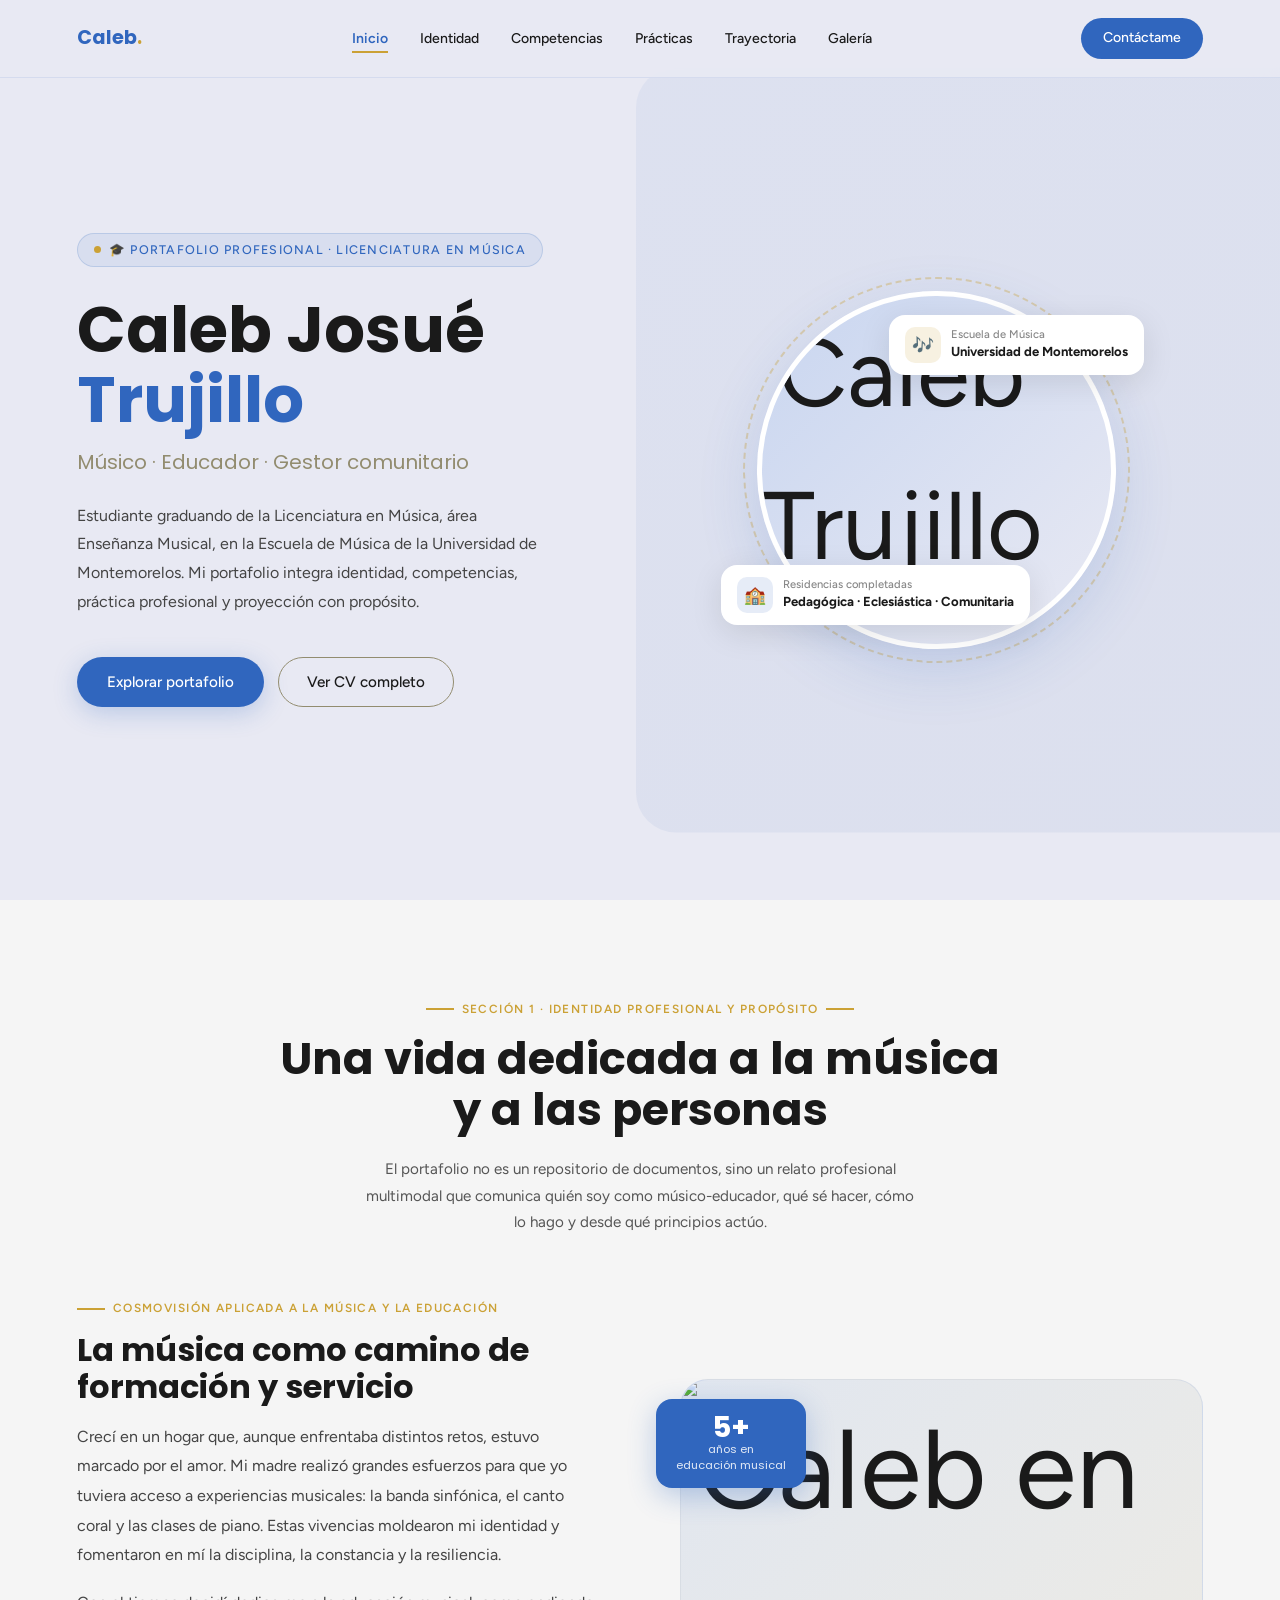
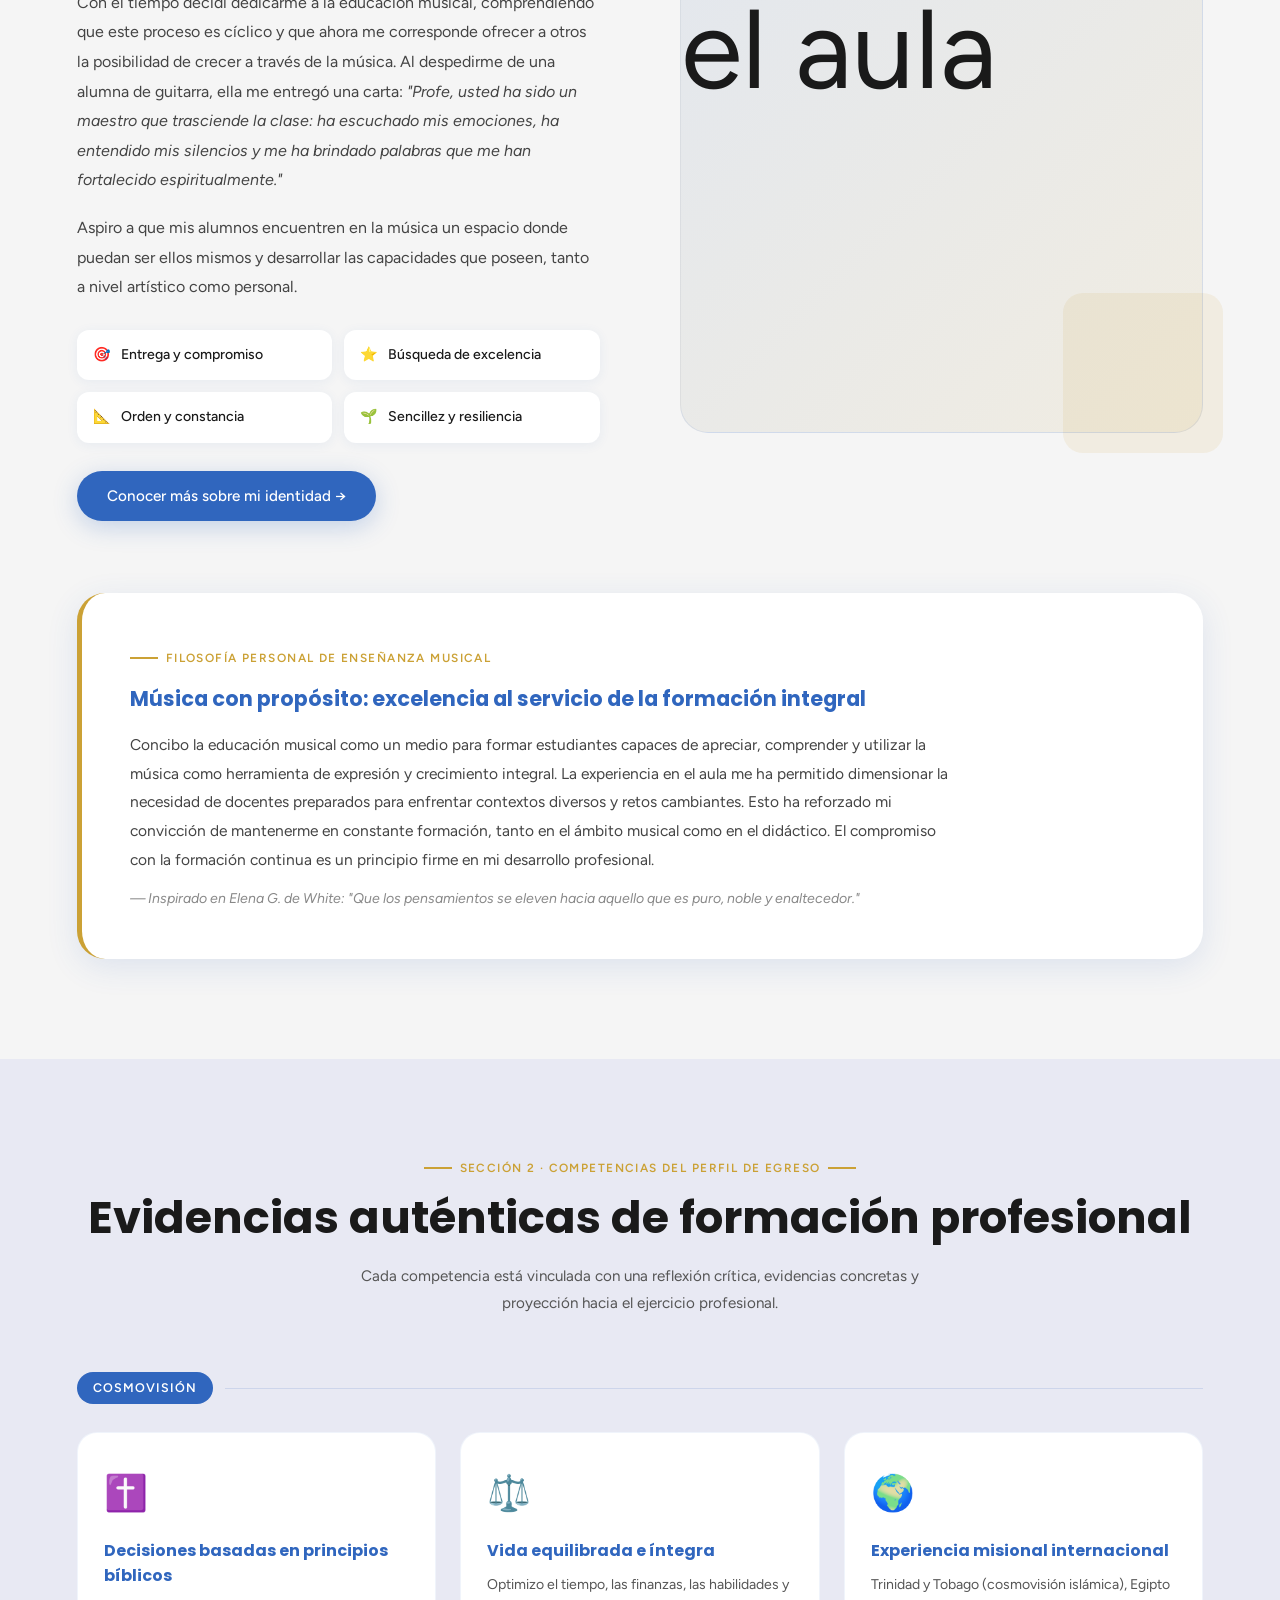
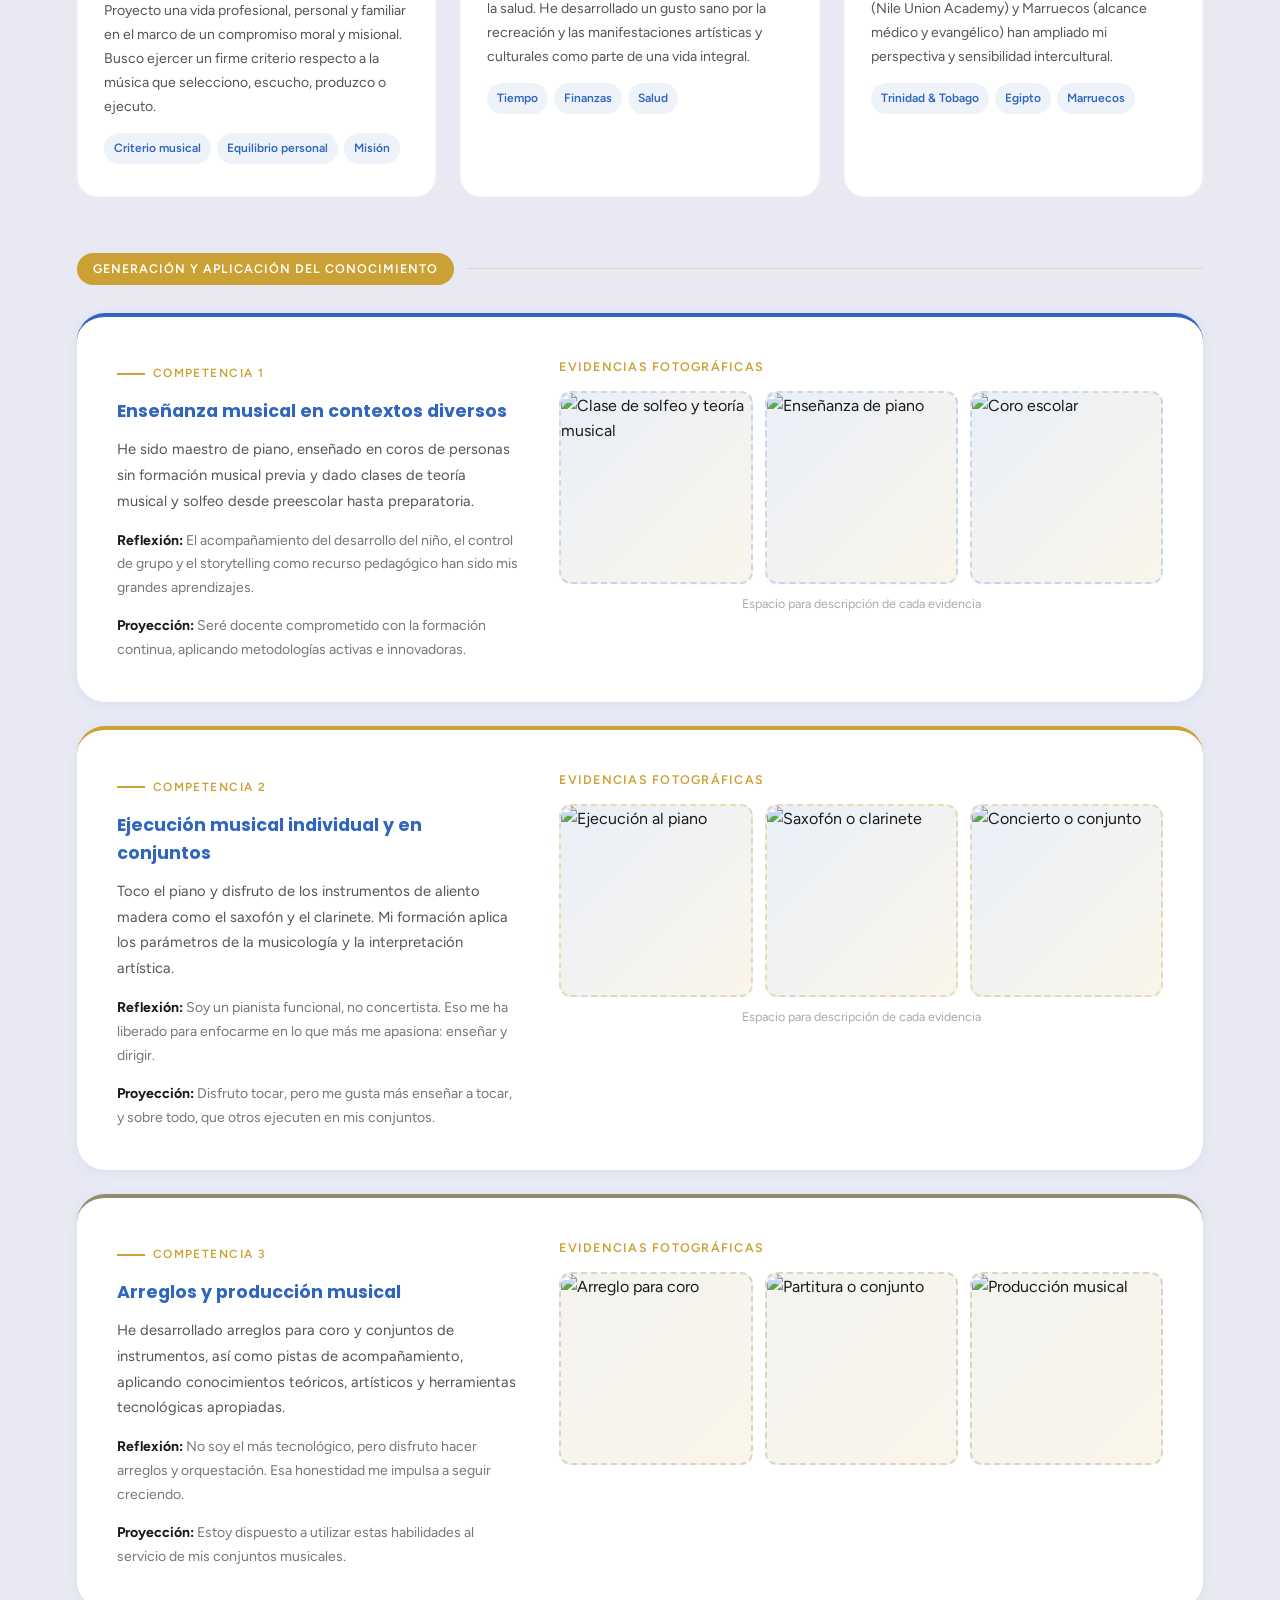
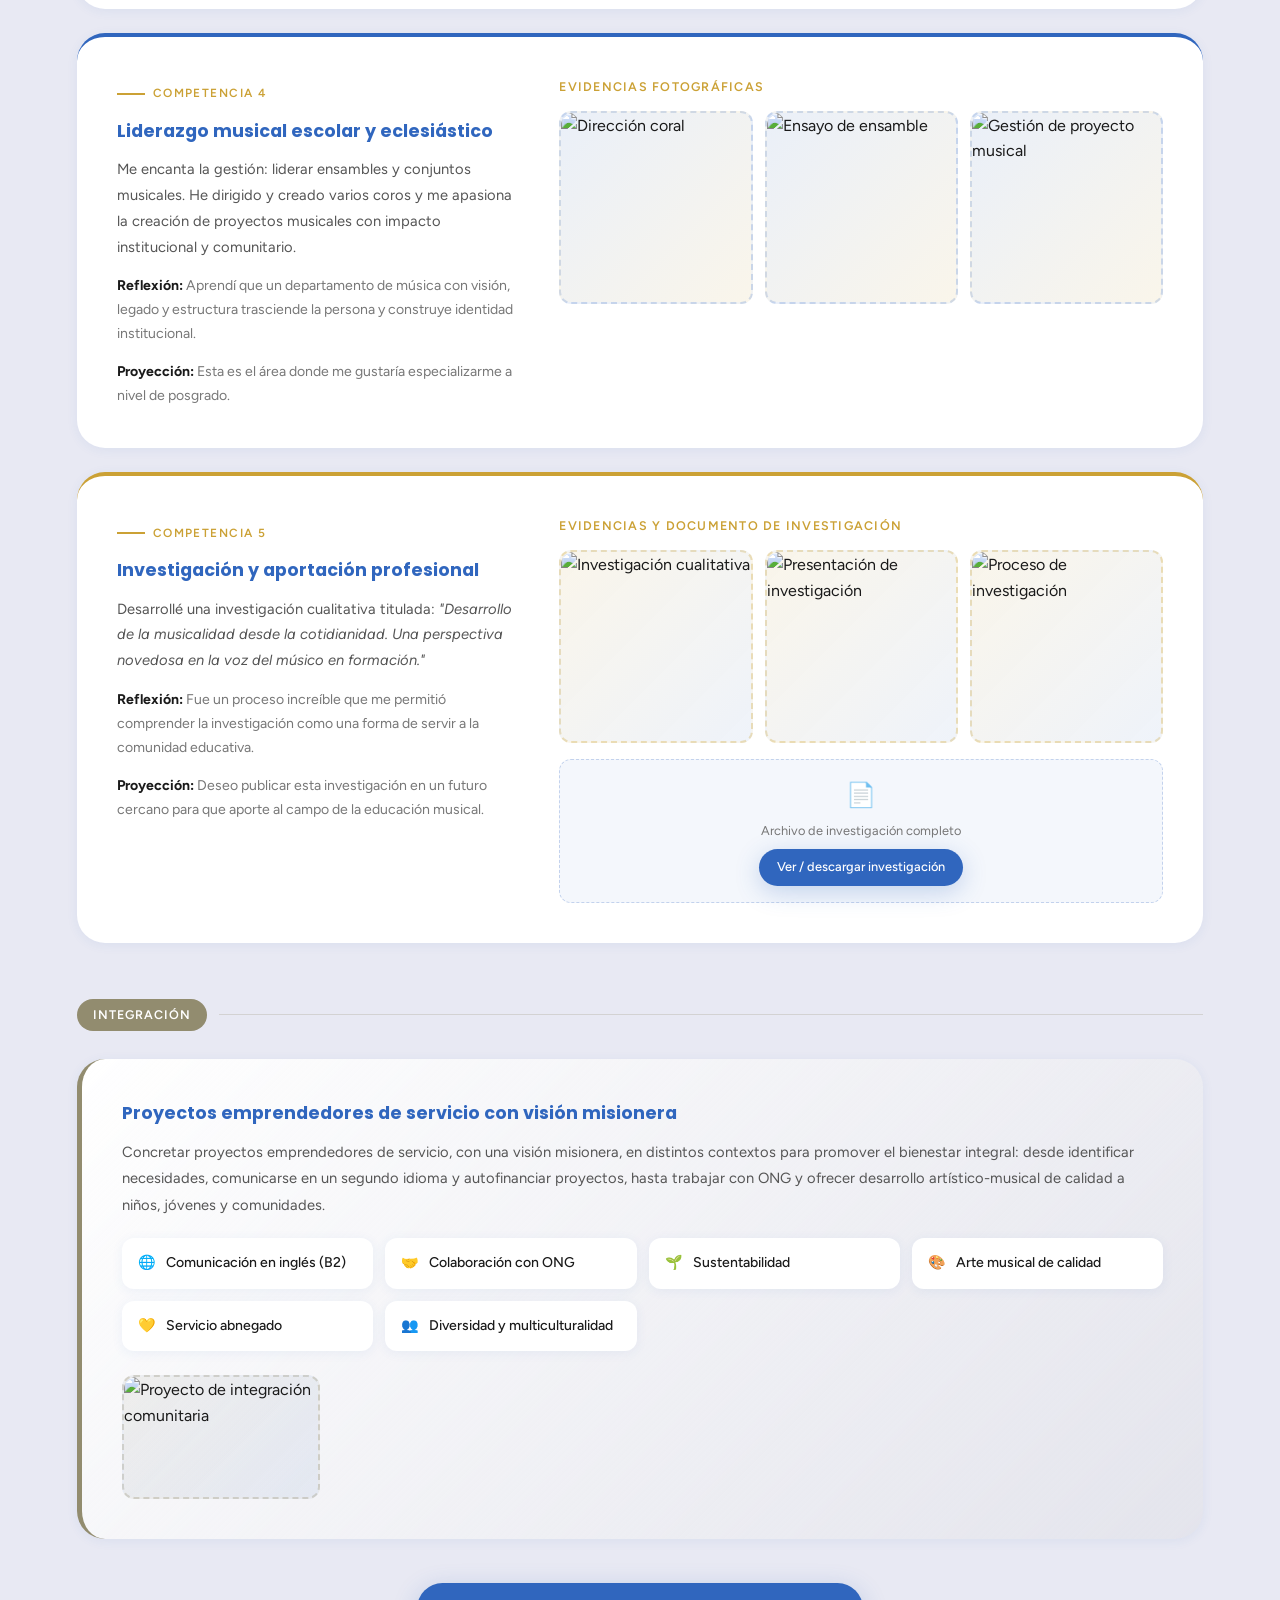
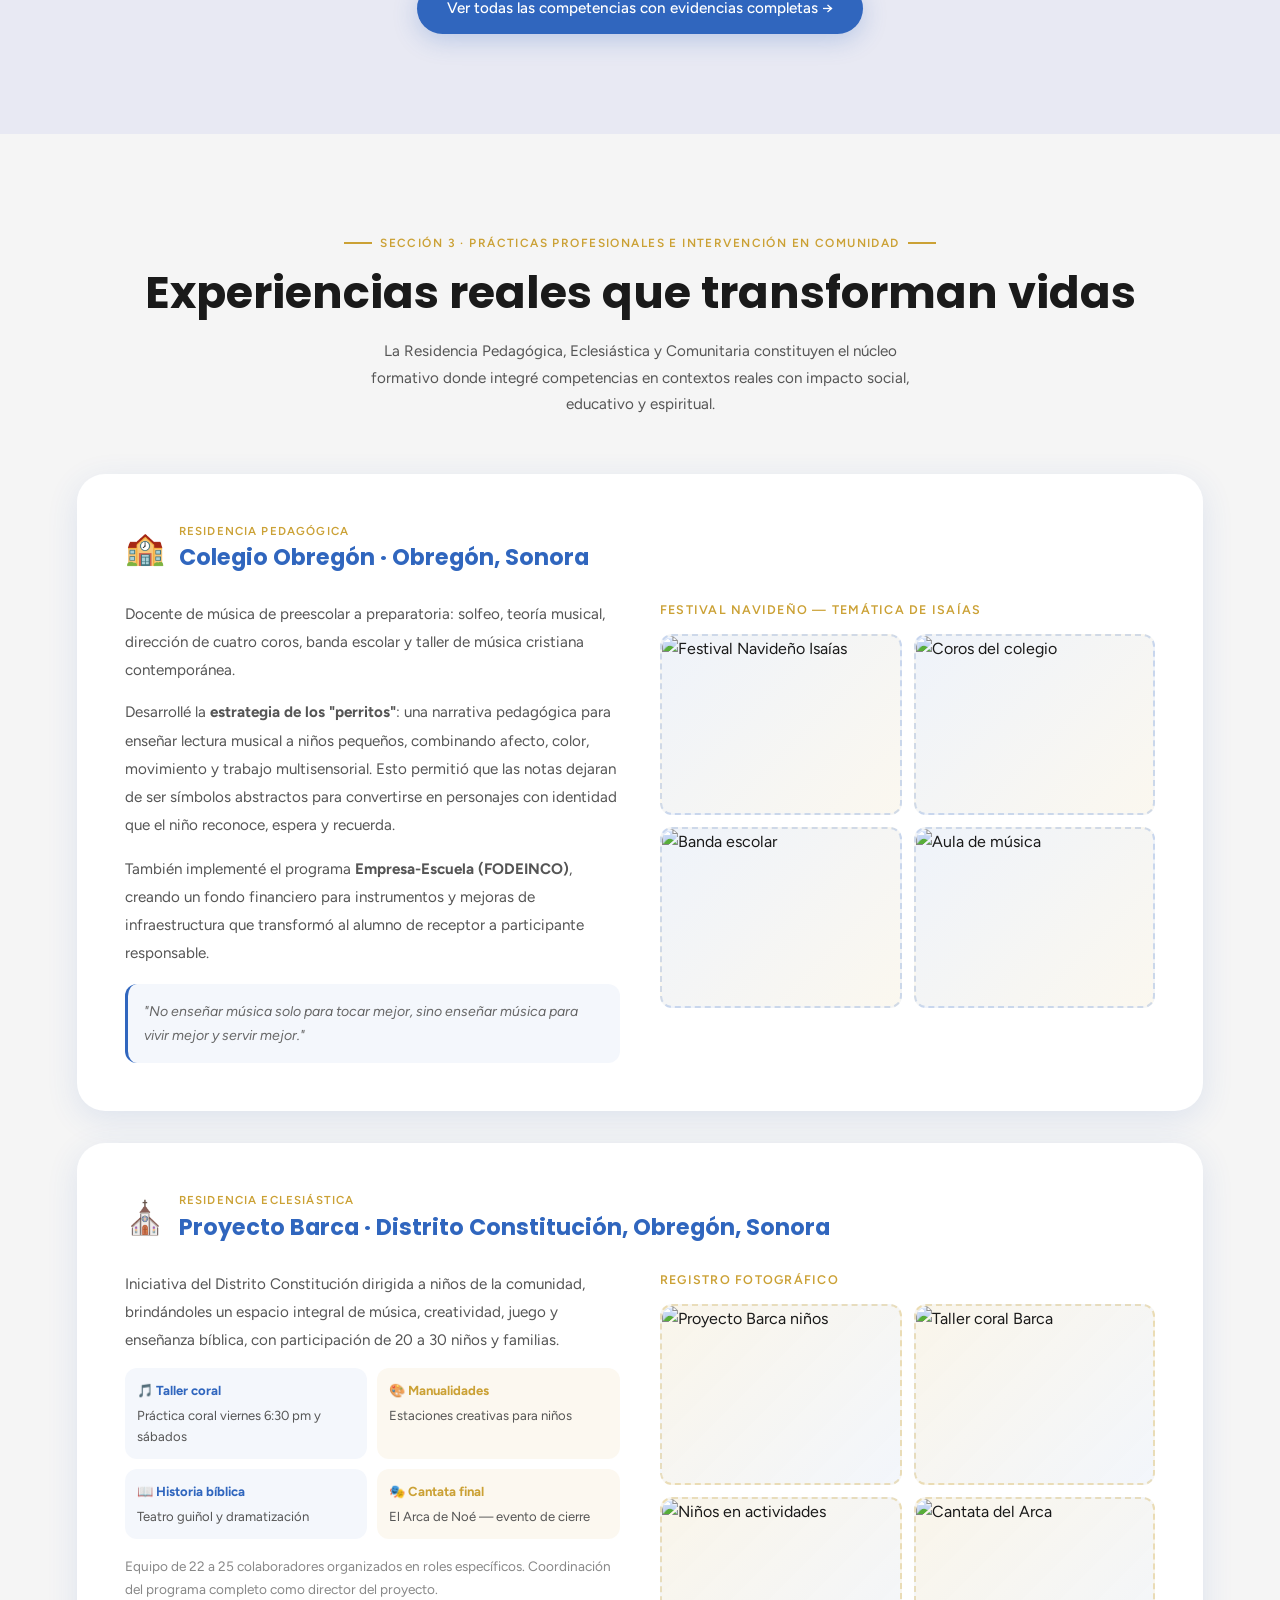
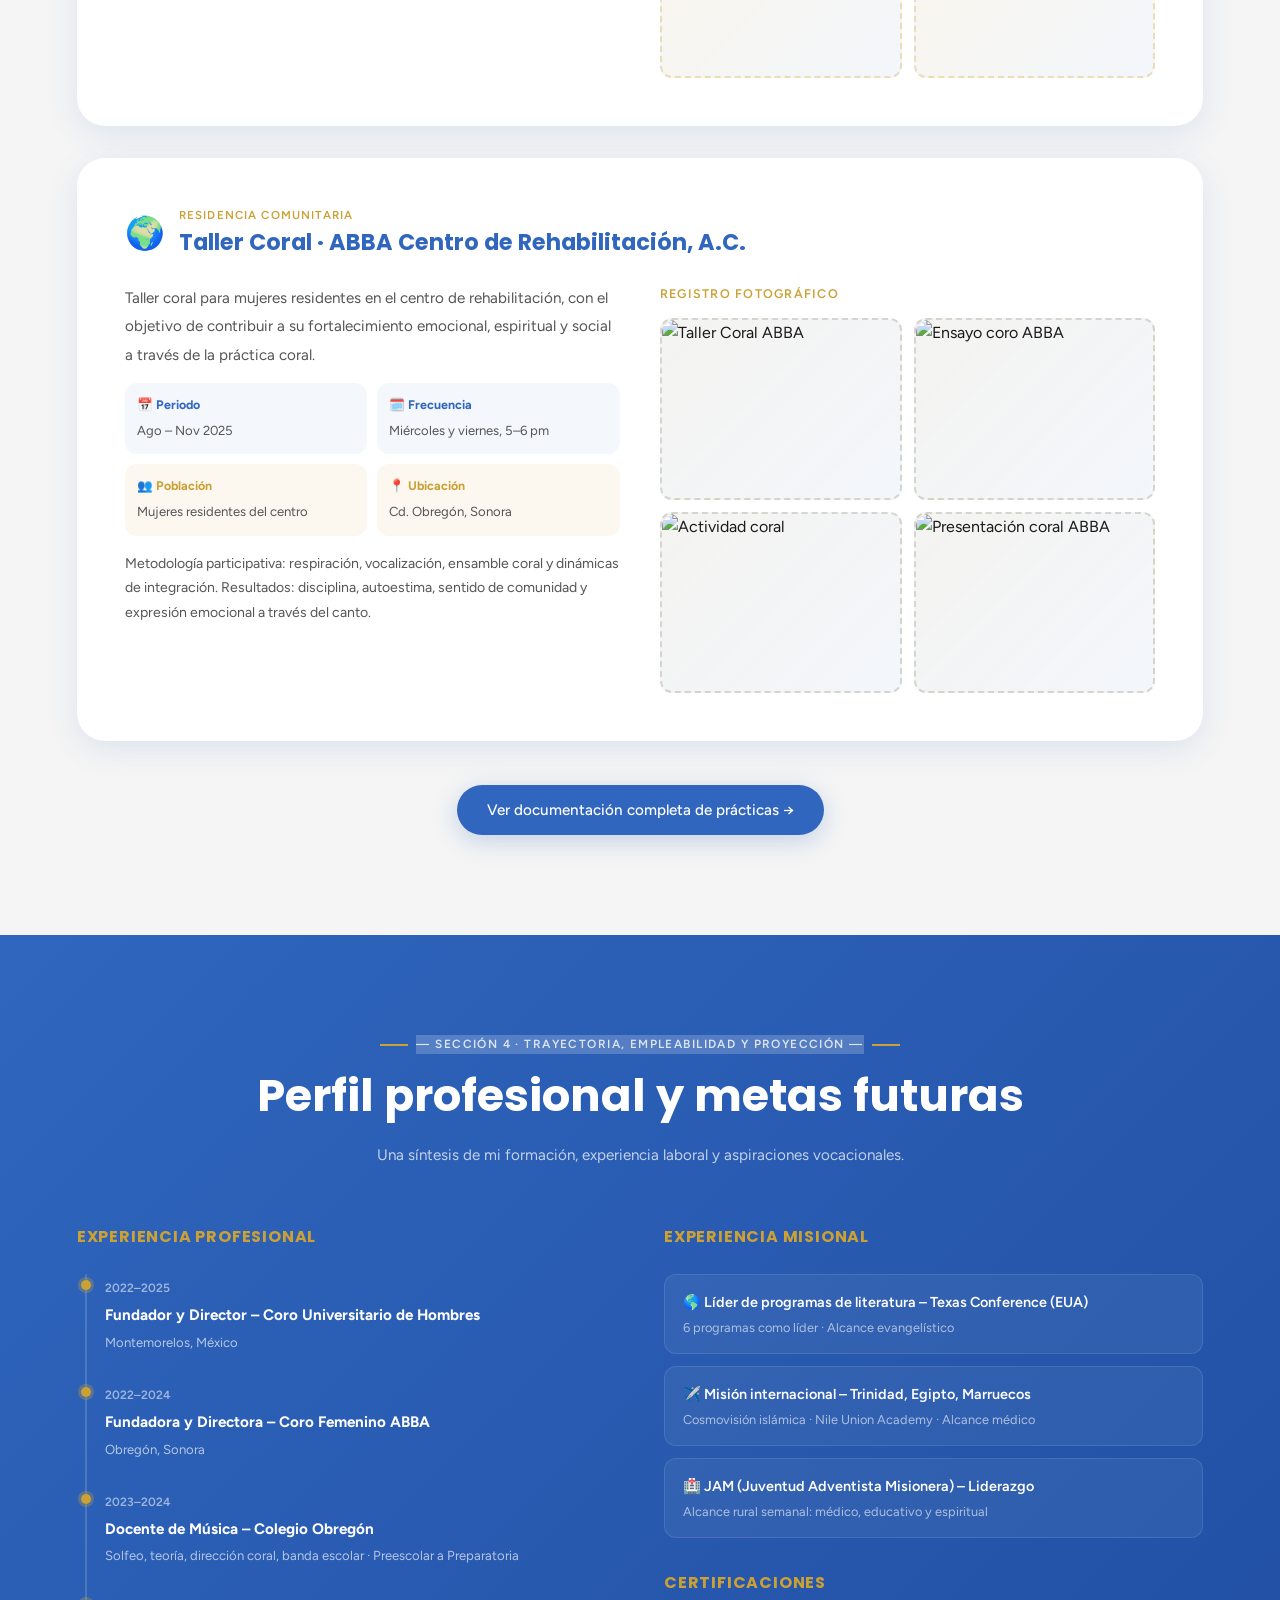
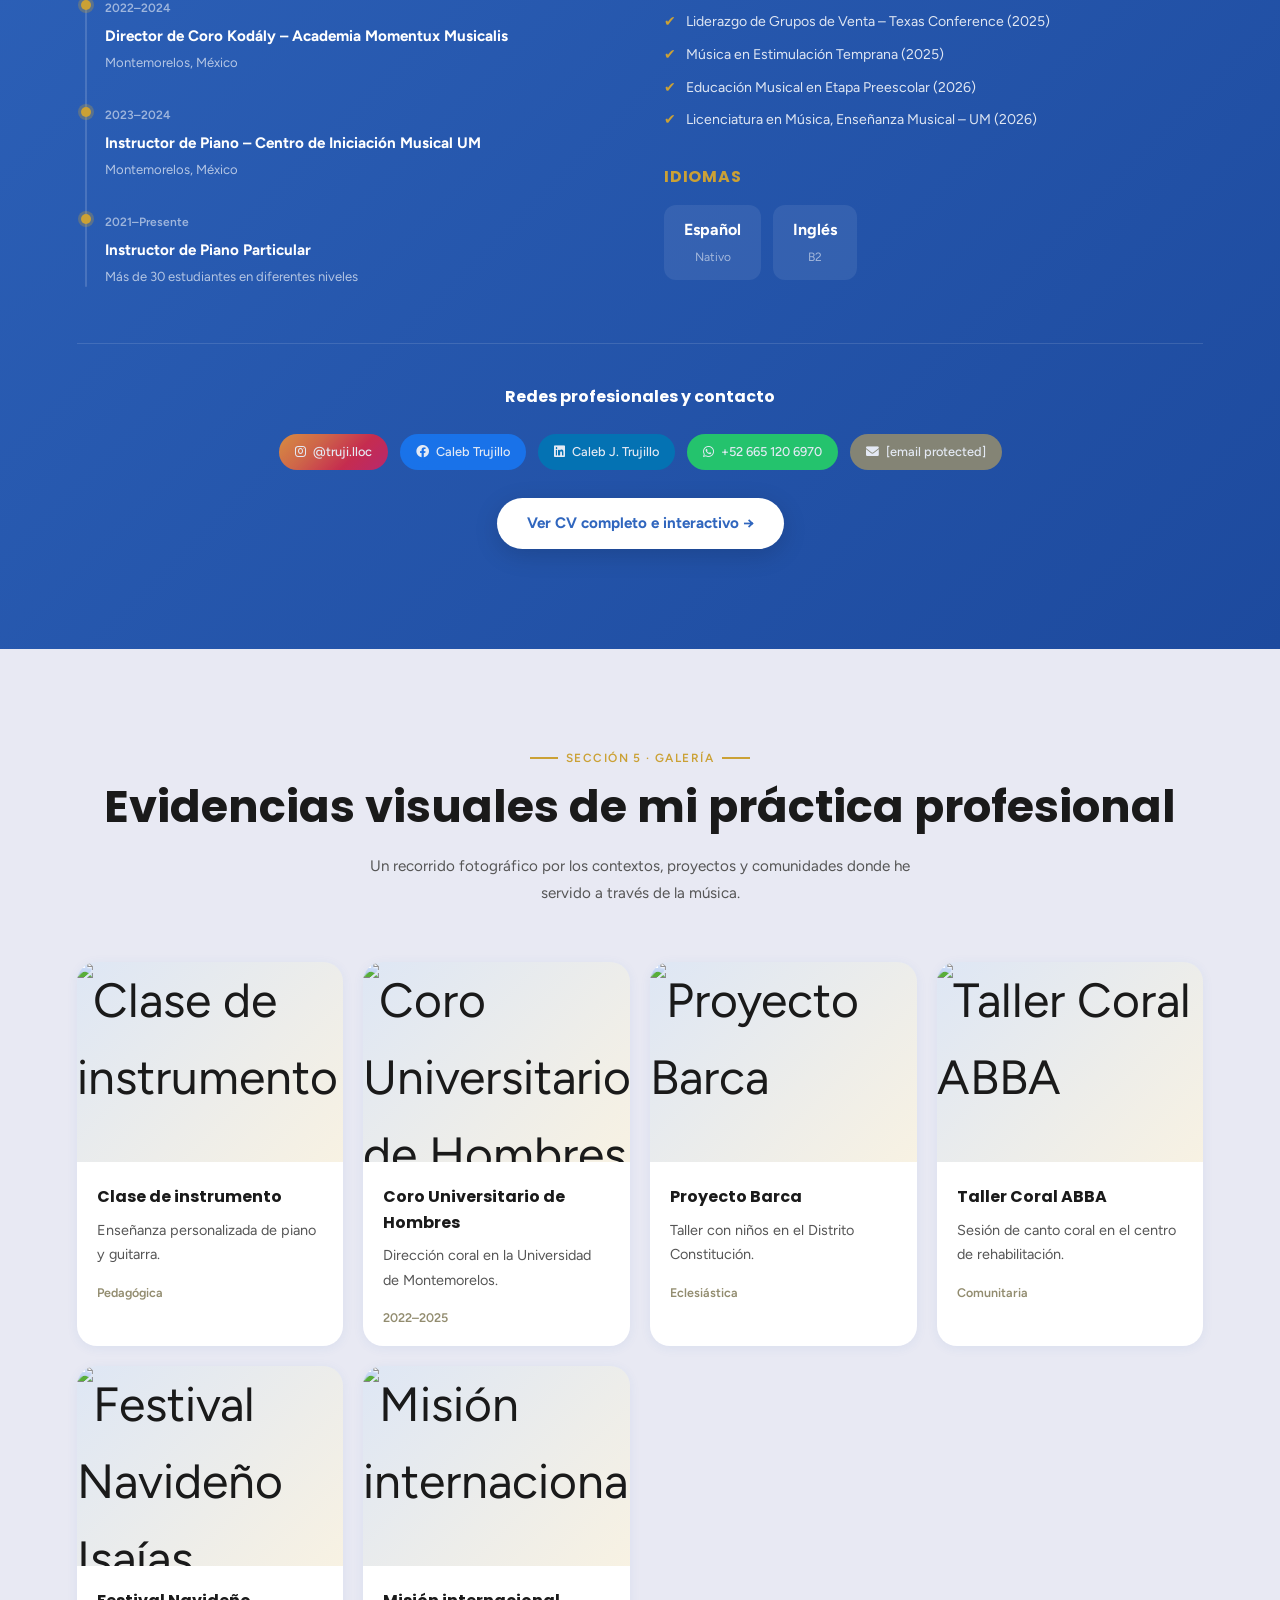
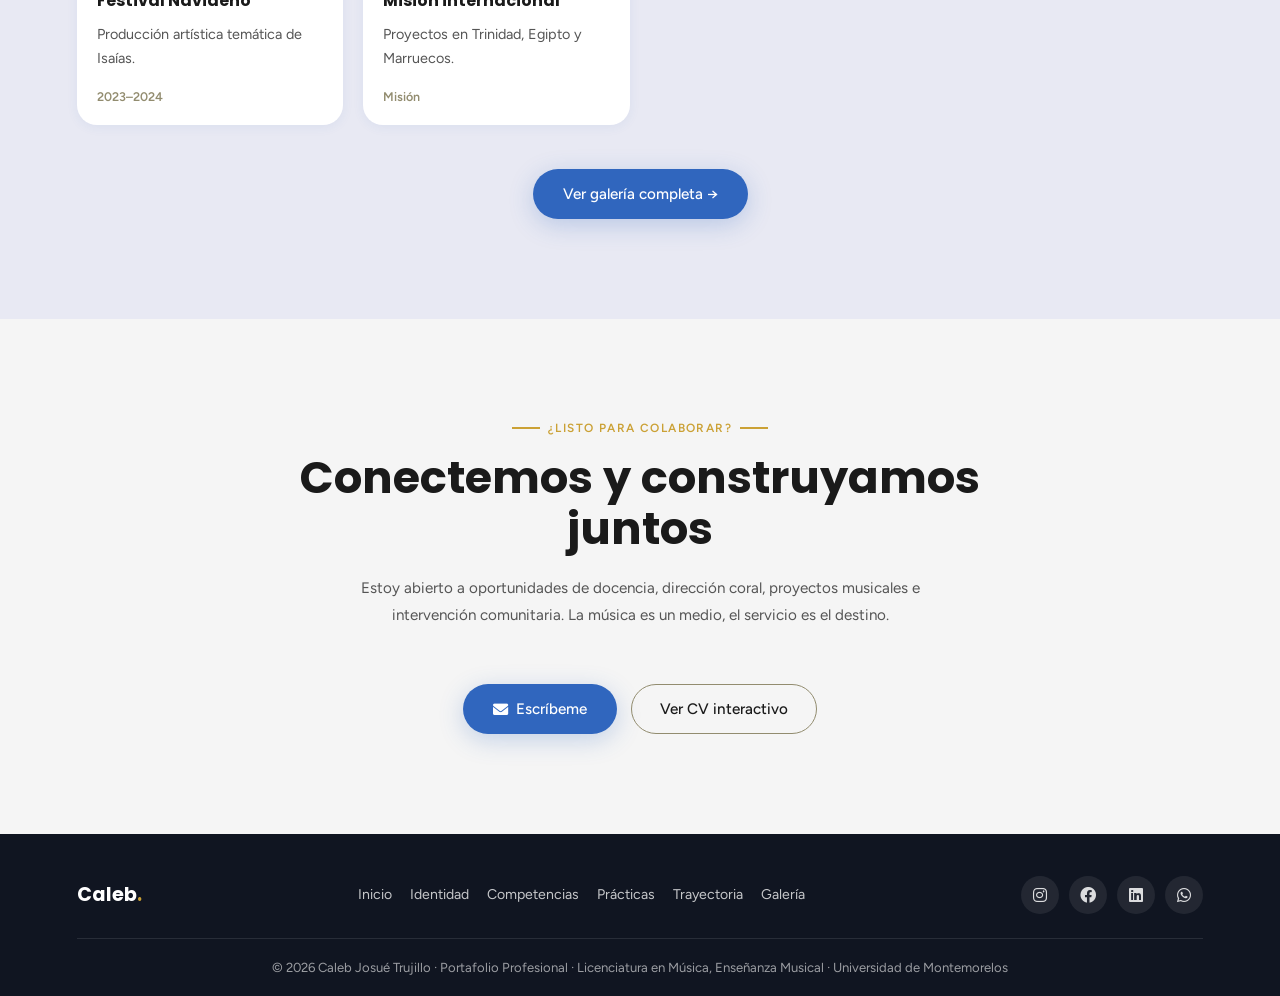
==== index.html @ 3e60b1c5 "Add files via upload" ====
<!DOCTYPE html>
<html lang="es">
<head>
  <meta charset="UTF-8">
  <meta name="viewport" content="width=device-width, initial-scale=1.0">
  <title>Caleb Josué Trujillo | Portafolio Profesional</title>
  <link rel="preconnect" href="https://fonts.googleapis.com">
  <link rel="preconnect" href="https://fonts.gstatic.com" crossorigin>
  <link href="https://fonts.googleapis.com/css2?family=Poppins:wght@400;500;600;700&family=Figtree:wght@400;500;600&display=swap" rel="stylesheet">
  <link rel="stylesheet" href="https://cdnjs.cloudflare.com/ajax/libs/font-awesome/6.0.0-beta3/css/all.min.css">
  <style>
/* ══════════════════════════════════════════
   RESET + VARIABLES
   ══════════════════════════════════════════ */
*,*::before,*::after{box-sizing:border-box;margin:0;padding:0}
:root{
  --blue:#3066BE;--blue-dk:#1D4A9E;--gold:#CBA135;--sage:#928C6F;
  --bg:#E8E9F3;--bg-light:#F5F5F5;--text:#1A1A1A;--white:#FFFFFF;
  --shadow-sm:0 2px 12px rgba(48,102,190,0.07);
  --shadow-md:0 8px 32px rgba(48,102,190,0.12);
  --shadow-lg:0 16px 48px rgba(48,102,190,0.16);
  --radius-sm:12px;--radius-md:20px;--radius-lg:28px;
  --transition:0.25s ease;--container-pad:6vw;
}
html{scroll-behavior:smooth}
body{font-family:"Figtree",sans-serif;background:var(--bg);color:var(--text);line-height:1.6;overflow-x:hidden}
img{max-width:100%;display:block}
a{color:inherit;text-decoration:none}
ul{list-style:none}
button,input,textarea{font:inherit}
.blue{color:var(--blue)}.gold{color:var(--gold)}

/* ══ NAVBAR ══ */
#navbar{
  position:fixed;inset:0 0 auto 0;width:100%;z-index:1000;
  display:flex;align-items:center;justify-content:space-between;gap:20px;
  padding:18px var(--container-pad);
  background:rgba(232,233,243,0.9);backdrop-filter:blur(14px);-webkit-backdrop-filter:blur(14px);
  border-bottom:1px solid rgba(48,102,190,0.1);
  transition:box-shadow var(--transition),background var(--transition);
}
#navbar.scrolled{box-shadow:0 4px 32px rgba(48,102,190,0.1)}
.nav-logo{font-family:"Poppins",sans-serif;font-weight:700;font-size:1.2rem;color:var(--blue);flex-shrink:0}
.nav-logo span{color:var(--gold)}
.nav-links{display:flex;align-items:center;gap:2rem}
.nav-links a{position:relative;font-weight:500;font-size:0.88rem;color:var(--text);transition:color 0.2s;padding-bottom:2px}
.nav-links a::after{content:'';position:absolute;bottom:-4px;left:0;width:0;height:2px;background:var(--gold);transition:width 0.25s ease}
.nav-links a:hover::after,.nav-links a.nav-active::after{width:100%}
.nav-links a.nav-active{color:var(--blue);font-weight:600}
.nav-links a:hover{color:var(--blue)}
.nav-cta{display:inline-flex;align-items:center;justify-content:center;background:var(--blue);color:var(--white);padding:9px 22px;border-radius:999px;font-size:0.88rem;font-weight:500;transition:background var(--transition),transform var(--transition);flex-shrink:0}
.nav-cta:hover{background:var(--gold);transform:translateY(-1px)}
.nav-burger{display:none;flex-direction:column;gap:5px;background:none;border:none;cursor:pointer;padding:4px}
.nav-burger span{width:24px;height:2px;background:var(--text);border-radius:2px;transition:all 0.3s ease}
.nav-burger.open span:nth-child(1){transform:translateY(7px) rotate(45deg)}
.nav-burger.open span:nth-child(2){opacity:0}
.nav-burger.open span:nth-child(3){transform:translateY(-7px) rotate(-45deg)}
.nav-links.open{display:flex;flex-direction:column;align-items:flex-start;gap:1.4rem;position:fixed;top:72px;left:0;width:100%;padding:24px var(--container-pad) 32px;background:rgba(232,233,243,0.98);backdrop-filter:blur(14px);border-bottom:1px solid rgba(48,102,190,0.1);box-shadow:0 8px 32px rgba(48,102,190,0.08);z-index:999}
.nav-links.open a.nav-active{border-left:3px solid var(--gold);padding-left:12px}

/* ══ BUTTONS ══ */
.btn-primary,.btn-secondary,.btn-white{display:inline-flex;align-items:center;justify-content:center;gap:8px;border-radius:999px;cursor:pointer;transition:transform var(--transition),box-shadow var(--transition),background var(--transition),color var(--transition),border-color var(--transition)}
.btn-primary{background:var(--blue);color:var(--white);padding:13px 30px;border:none;font-size:0.95rem;font-weight:500;box-shadow:0 6px 24px rgba(48,102,190,0.25)}
.btn-primary:hover{background:var(--blue-dk);color:var(--white);transform:translateY(-2px);box-shadow:0 10px 32px rgba(48,102,190,0.35)}
.btn-secondary{background:transparent;color:var(--text);padding:12px 28px;border:1.5px solid var(--sage);font-size:0.95rem;font-weight:500}
.btn-secondary:hover{color:var(--blue);border-color:var(--blue);transform:translateY(-2px)}
.btn-white{background:var(--white);color:var(--blue);padding:13px 30px;border:none;font-size:0.95rem;font-weight:700;box-shadow:0 6px 24px rgba(0,0,0,0.15)}
.btn-white:hover{transform:translateY(-2px);box-shadow:0 10px 32px rgba(0,0,0,0.2)}

/* ══ SECTIONS ══ */
.section{padding:100px var(--container-pad)}
.bg-base{background:var(--bg)}.bg-light{background:var(--bg-light)}
.bg-blue{background:linear-gradient(135deg,var(--blue) 0%,var(--blue-dk) 100%)}
.section-tag{display:inline-flex;align-items:center;gap:8px;margin-bottom:14px;font-size:0.74rem;font-weight:600;letter-spacing:0.12em;text-transform:uppercase;color:var(--gold)}
.section-tag::before{content:"";width:28px;height:2px;background:var(--gold);flex-shrink:0}
.section-tag.center{display:flex;justify-content:center}
.section-tag.center::after{content:"";width:28px;height:2px;background:var(--gold);flex-shrink:0}
.section-title{font-family:"Poppins",sans-serif;font-size:clamp(1.8rem,3.5vw,2.8rem);font-weight:700;line-height:1.15;margin-bottom:20px}
.section-title.white{color:var(--white)}
.sec-header-center{text-align:center;margin-bottom:56px}
.sec-desc{max-width:560px;margin:0 auto;color:#555;font-size:0.95rem;line-height:1.75}
.sec-desc.white-muted{color:rgba(255,255,255,0.72)}
.sec-cta{text-align:center;margin-top:44px}

/* ══ REVEAL ══ */
.reveal{opacity:0;transform:translateY(32px);transition:opacity 0.7s ease,transform 0.7s ease}
.reveal.visible{opacity:1;transform:translateY(0)}

/* ══ HERO ══ */
.hero{min-height:100vh;display:grid;grid-template-columns:1fr 1fr;align-items:center;gap:60px;padding:120px var(--container-pad) 80px;position:relative;overflow:hidden;background:var(--bg)}
.hero-bg-shape{position:absolute;right:-60px;top:50%;transform:translateY(-50%);width:55vw;height:85vh;background:linear-gradient(145deg,var(--blue),var(--blue-dk));border-radius:40px 0 0 40px;opacity:0.06;pointer-events:none}
.hero-left,.hero-right{position:relative;z-index:2}
.hero-tag{display:inline-flex;align-items:center;gap:8px;margin-bottom:28px;padding:6px 16px;background:rgba(48,102,190,0.08);border:1px solid rgba(48,102,190,0.18);border-radius:999px;font-size:0.78rem;font-weight:500;letter-spacing:0.1em;text-transform:uppercase;color:var(--blue);animation:fadeUp 0.7s ease both}
.hero-tag::before{content:"";width:7px;height:7px;border-radius:50%;background:var(--gold);flex-shrink:0}
.hero-title{font-family:"Poppins",sans-serif;font-size:clamp(2.6rem,5vw,4rem);font-weight:700;line-height:1.1;margin-bottom:10px;color:var(--text);animation:fadeUp 0.75s 0.1s ease both}
.hero-title .accent{color:var(--blue)}
.hero-subtitle{font-family:"Poppins",sans-serif;font-size:clamp(1rem,2vw,1.25rem);font-weight:400;color:var(--sage);margin-bottom:24px;animation:fadeUp 0.75s 0.18s ease both}
.hero-desc{max-width:460px;margin-bottom:40px;font-size:1rem;line-height:1.8;color:#444;animation:fadeUp 0.75s 0.26s ease both}
.hero-btns{display:flex;flex-wrap:wrap;gap:14px;animation:fadeUp 0.75s 0.34s ease both}
.hero-right{display:flex;justify-content:center;align-items:center;animation:fadeIn 1s 0.3s ease both}
.photo-wrap{position:relative;width:clamp(240px,28vw,380px)}
.photo-ring{position:absolute;inset:-14px;border:2px dashed var(--gold);border-radius:50%;opacity:0.35;animation:spin 30s linear infinite}
.photo{position:relative;z-index:1;width:100%;aspect-ratio:1;overflow:hidden;display:flex;align-items:center;justify-content:center;border-radius:50%;border:5px solid var(--white);background:linear-gradient(135deg,#c9d6f0,#e8e9f3);box-shadow:0 20px 60px rgba(48,102,190,0.18);font-size:6rem}
.photo img{width:100%;height:100%;object-fit:cover;border-radius:50%}
.hero-card{position:absolute;z-index:3;display:flex;align-items:center;gap:10px;background:var(--white);border-radius:16px;padding:12px 16px;box-shadow:0 8px 32px rgba(0,0,0,0.1);font-size:0.82rem;font-weight:500}
.hero-card.ca{left:-36px;bottom:24px;animation:float 4s ease-in-out infinite}
.hero-card.cb{right:-28px;top:24px;animation:float 4s 2s ease-in-out infinite}
.hc-icon{width:36px;height:36px;flex-shrink:0;display:flex;align-items:center;justify-content:center;border-radius:10px;font-size:1.1rem}
.hc-blue{background:rgba(48,102,190,0.12)}.hc-gold{background:rgba(203,161,53,0.15)}
.hc-lbl{display:block;font-size:0.7rem;line-height:1.2;color:#888}
.hc-val{display:block;font-size:0.82rem;font-weight:700;color:var(--text)}

/* ══ SOBRE / IDENTIDAD ══ */
.sobre-grid{display:grid;grid-template-columns:1fr 1fr;gap:80px;align-items:center}
.sobre-text p{margin-bottom:18px;font-size:1rem;line-height:1.85;color:#444}
.values-grid{display:grid;grid-template-columns:1fr 1fr;gap:12px;margin-top:28px}
.value-chip{display:flex;align-items:center;gap:10px;background:var(--white);border-radius:var(--radius-sm);padding:14px 16px;box-shadow:var(--shadow-sm);font-size:0.88rem;font-weight:500;transition:transform var(--transition),box-shadow var(--transition)}
.value-chip:hover{transform:translateY(-3px);box-shadow:var(--shadow-md)}
.sobre-img-wrap{position:relative}
.sobre-img{width:100%;aspect-ratio:4/5;display:flex;align-items:center;justify-content:center;overflow:hidden;border-radius:var(--radius-lg);background:linear-gradient(135deg,rgba(48,102,190,0.1),rgba(203,161,53,0.1));border:1px solid rgba(48,102,190,0.1);font-size:7rem}
.sobre-img img{width:100%;height:100%;object-fit:cover;border-radius:var(--radius-lg)}
.sobre-accent{position:absolute;right:-20px;bottom:-20px;z-index:-1;width:160px;height:160px;border-radius:var(--radius-md);background:var(--gold);opacity:0.1}
.sobre-badge{position:absolute;top:20px;left:-24px;background:var(--blue);color:var(--white);border-radius:16px;padding:14px 20px;box-shadow:0 8px 28px rgba(48,102,190,0.3);font-family:"Poppins",sans-serif;text-align:center}
.badge-num{display:block;font-size:1.8rem;font-weight:700;line-height:1}
.badge-lbl{display:block;font-size:0.7rem;line-height:1.4;opacity:0.85}

/* ══ COMPETENCIAS ══ */
.comp-grid{display:grid;grid-template-columns:repeat(3,1fr);gap:24px}
.comp-card{position:relative;overflow:hidden;background:var(--white);border:1px solid rgba(48,102,190,0.07);border-radius:var(--radius-md);padding:32px 26px;transition:transform var(--transition),box-shadow var(--transition)}
.comp-card::before{content:"";position:absolute;top:0;left:0;width:4px;height:100%;background:var(--blue);transform:scaleY(0);transform-origin:top;transition:transform 0.35s ease}
.comp-card:hover{transform:translateY(-6px);box-shadow:var(--shadow-lg)}
.comp-card:hover::before{transform:scaleY(1)}
.comp-icon{font-size:2.2rem;margin-bottom:16px}
.comp-card h3{font-family:"Poppins",sans-serif;font-size:1rem;font-weight:700;margin-bottom:10px;color:var(--blue)}
.comp-card p{font-size:0.88rem;line-height:1.7;color:#555}
.comp-tags{display:flex;flex-wrap:wrap;gap:6px;margin-top:14px}
.comp-tag{padding:6px 10px;border-radius:999px;background:rgba(48,102,190,0.08);color:var(--blue);font-size:0.75rem;font-weight:600}

/* ══ PROYECTOS / GALERÍA ══ */
.proy-card{background:var(--white);border-radius:var(--radius-md);overflow:hidden;box-shadow:var(--shadow-sm);transition:transform var(--transition),box-shadow var(--transition)}
.proy-card:hover{transform:translateY(-6px);box-shadow:var(--shadow-lg)}
.proy-img{width:100%;aspect-ratio:16/10;display:flex;align-items:center;justify-content:center;background:linear-gradient(135deg,rgba(48,102,190,0.16),rgba(203,161,53,0.14));font-size:3rem;overflow:hidden}
.proy-img img{width:100%;height:100%;object-fit:cover}
.proy-body{padding:22px 20px 18px}
.proy-body h3{font-family:"Poppins",sans-serif;font-size:1rem;margin-bottom:8px;color:var(--text)}
.proy-body p{font-size:0.9rem;line-height:1.7;color:#555}
.proy-footer{margin-top:16px;display:flex;align-items:center;justify-content:space-between;gap:12px}
.proy-year{font-size:0.78rem;color:var(--sage);font-weight:600}

/* ══ SOCIAL BUTTONS ══ */
.soc-btn{display:inline-flex;align-items:center;gap:7px;padding:8px 16px;border-radius:999px;font-size:0.8rem;font-weight:500;color:var(--white);opacity:0.88;transition:transform var(--transition),opacity var(--transition)}
.soc-btn:hover{transform:translateY(-2px);opacity:1}
.soc-fb{background:#1877F2}.soc-ig{background:linear-gradient(135deg,#f09433,#e6683c,#dc2743,#cc2366)}.soc-li{background:#0077B5}

/* ══ CTA BUTTONS ══ */
.cta-btns{margin-top:28px;display:flex;justify-content:center;flex-wrap:wrap;gap:14px}

/* ══ FOOTER ══ */
#footer{background:#101521;color:rgba(255,255,255,0.84);padding:42px var(--container-pad) 18px}
.footer-inner{display:flex;align-items:center;justify-content:space-between;gap:24px;flex-wrap:wrap}
.footer-logo{font-family:"Poppins",sans-serif;font-size:1.2rem;font-weight:700;color:var(--white)}
.footer-logo span{color:var(--gold)}
.footer-nav{display:flex;flex-wrap:wrap;gap:18px}
.footer-nav a{font-size:0.88rem;color:rgba(255,255,255,0.76);transition:color var(--transition)}
.footer-nav a:hover{color:var(--gold)}
.footer-soc{display:flex;gap:10px}
.fsoc{width:38px;height:38px;border-radius:50%;display:flex;align-items:center;justify-content:center;background:rgba(255,255,255,0.08);transition:background var(--transition),transform var(--transition)}
.fsoc:hover{background:rgba(255,255,255,0.16);transform:translateY(-2px)}
.footer-bottom{margin-top:24px;padding-top:18px;border-top:1px solid rgba(255,255,255,0.1);text-align:center;font-size:0.82rem;color:rgba(255,255,255,0.58)}

/* ══ ANIMATIONS ══ */
@keyframes fadeUp{from{opacity:0;transform:translateY(26px)}to{opacity:1;transform:translateY(0)}}
@keyframes fadeIn{from{opacity:0}to{opacity:1}}
@keyframes float{0%,100%{transform:translateY(0)}50%{transform:translateY(-8px)}}
@keyframes spin{from{transform:rotate(0deg)}to{transform:rotate(360deg)}}

/* ══ RESPONSIVE ══ */
@media(max-width:1100px){
  .hero,.sobre-grid{gap:48px}
  .comp-grid{grid-template-columns:repeat(2,1fr)}
}
@media(max-width:900px){
  #navbar{padding:16px var(--container-pad)}
  .nav-links{display:none}
  .nav-burger{display:flex}
  .nav-cta{display:none}
  .hero{grid-template-columns:1fr;text-align:center;padding-top:120px}
  .hero-left{order:2}.hero-right{order:1}
  .hero-desc{margin-inline:auto}
  .hero-btns{justify-content:center}
  .hero-card.ca{left:-10px;bottom:10px}
  .hero-card.cb{right:-10px;top:10px}
  .sobre-grid{grid-template-columns:1fr}
  .footer-inner{flex-direction:column;align-items:flex-start}
}
@media(max-width:768px){
  .comp-grid{grid-template-columns:1fr}
  .sobre-badge{position:static;margin-top:14px;display:inline-block}
}
@media(max-width:640px){
  .section{padding:80px var(--container-pad)}
  .hero{padding-top:110px;gap:40px}
  .photo-wrap{width:min(78vw,320px)}
  .hero-card{position:static;margin-top:12px;justify-content:center}
  .values-grid{grid-template-columns:1fr}
  .cta-btns{justify-content:center}
  .footer-nav{flex-direction:column;gap:10px}
}
@media(prefers-reduced-motion:reduce){*,*::before,*::after{animation:none!important;transition:none!important;scroll-behavior:auto!important}}

/* ══ GRIDS INTERNOS RESPONSIVE ══ */
@media(max-width:768px){
  div[style*="grid-template-columns:1fr 1fr"],
  div[style*="grid-template-columns: 1fr 1fr"],
  div[style*="grid-template-columns:1fr 1.5fr"],
  div[style*="grid-template-columns: 1fr 1.5fr"]{
    grid-template-columns:1fr!important;
  }
}
  </style>
</head>
<body>

<!-- ========== NAVBAR ========== -->
<nav id="navbar">
  <a href="index.html" class="nav-logo">Caleb<span>.</span></a>
  <ul class="nav-links" id="navLinks">
    <li><a href="index.html" class="nav-active">Inicio</a></li>
    <li><a href="identidad.html">Identidad</a></li>
    <li><a href="competencias.html">Competencias</a></li>
    <li><a href="practicas.html">Prácticas</a></li>
    <li><a href="trayectoria.html">Trayectoria</a></li>
    <li><a href="galeria.html">Galería</a></li>
  </ul>
  <a href="#contacto" class="nav-cta">Contáctame</a>
  <button class="nav-burger" id="burger" aria-label="Abrir menú">
    <span></span><span></span><span></span>
  </button>
</nav>

<!-- ========== HERO ========== -->
<section class="hero">
  <div class="hero-bg-shape"></div>
  <div class="hero-left">
    <div class="hero-tag">
      🎓 Portafolio Profesional · Licenciatura en Música
    </div>
    <h1 class="hero-title">Caleb Josué<br><span class="accent">Trujillo</span></h1>
    <p class="hero-subtitle">Músico · Educador · Gestor comunitario</p>
    <p class="hero-desc">
      Estudiante graduando de la Licenciatura en Música, área Enseñanza Musical, 
      en la Escuela de Música de la Universidad de Montemorelos. Mi portafolio integra 
      identidad, competencias, práctica profesional y proyección con propósito.
    </p>
    <div class="hero-btns">
      <a href="#identidad" class="btn-primary">Explorar portafolio</a>
      <a href="trayectoria.html" class="btn-secondary">Ver CV completo</a>
    </div>
  </div>
  <div class="hero-right">
    <div class="photo-wrap">
      <div class="photo-ring"></div>
      <div class="photo">
        <img src="assets/img/caleb1.jpg" alt="Caleb Trujillo">
      </div>
      <div class="hero-card ca">
        <div class="hc-icon hc-blue">🏫</div>
        <div>
          <span class="hc-lbl">Residencias completadas</span>
          <span class="hc-val">Pedagógica · Eclesiástica · Comunitaria</span>
        </div>
      </div>
      <div class="hero-card cb">
        <div class="hc-icon hc-gold">🎶</div>
        <div>
          <span class="hc-lbl">Escuela de Música</span>
          <span class="hc-val">Universidad de Montemorelos</span>
        </div>
      </div>
    </div>
  </div>
</section>

<!-- ========== SOBRE MÍ / IDENTIDAD ========== -->
<section id="identidad" class="section bg-light">
  <div class="container" style="max-width:1200px; margin:0 auto;">
    <div class="sec-header-center reveal">
      <div class="section-tag center">Sección 1 · Identidad profesional y propósito</div>
      <h2 class="section-title">Una vida dedicada a la música<br>y a las personas</h2>
      <p class="sec-desc">
        El portafolio no es un repositorio de documentos, sino un relato profesional 
        multimodal que comunica quién soy como músico-educador, qué sé hacer, cómo lo hago 
        y desde qué principios actúo.
      </p>
    </div>

    <div class="sobre-grid">
      <div class="reveal">
        <div class="section-tag">Cosmovisión aplicada a la música y la educación</div>
        <h3 class="section-title" style="font-size:clamp(1.4rem,2.5vw,2rem); margin-bottom:16px;">
          La música como camino de formación y servicio
        </h3>
        <div class="sobre-text">
          <p>
            Crecí en un hogar que, aunque enfrentaba distintos retos, estuvo marcado por el amor. 
            Mi madre realizó grandes esfuerzos para que yo tuviera acceso a experiencias musicales: 
            la banda sinfónica, el canto coral y las clases de piano. Estas vivencias moldearon 
            mi identidad y fomentaron en mí la disciplina, la constancia y la resiliencia.
          </p>
          <p>
            Con el tiempo decidí dedicarme a la educación musical, comprendiendo que este proceso 
            es cíclico y que ahora me corresponde ofrecer a otros la posibilidad de crecer a través 
            de la música. Al despedirme de una alumna de guitarra, ella me entregó una carta: 
            <em>"Profe, usted ha sido un maestro que trasciende la clase: ha escuchado mis emociones, 
            ha entendido mis silencios y me ha brindado palabras que me han fortalecido espiritualmente."</em>
          </p>
          <p>
            Aspiro a que mis alumnos encuentren en la música un espacio donde puedan ser ellos mismos 
            y desarrollar las capacidades que poseen, tanto a nivel artístico como personal.
          </p>
        </div>
        <div class="values-grid" style="margin-top:28px;">
          <div class="value-chip">🎯 <span>Entrega y compromiso</span></div>
          <div class="value-chip">⭐ <span>Búsqueda de excelencia</span></div>
          <div class="value-chip">📐 <span>Orden y constancia</span></div>
          <div class="value-chip">🌱 <span>Sencillez y resiliencia</span></div>
        </div>
        <div style="margin-top:28px;">
          <a href="identidad.html" class="btn-primary">Conocer más sobre mi identidad →</a>
        </div>
      </div>

      <div class="sobre-img-wrap reveal">
        <div class="sobre-img">
          <img src="assets/img/caleb2.jpg" alt="Caleb en el aula">
        </div>
        <div class="sobre-accent"></div>
        <div class="sobre-badge">
          <span class="badge-num">5+</span>
          <span class="badge-lbl">años en<br>educación musical</span>
        </div>
      </div>
    </div>

    <!-- Filosofía de enseñanza -->
    <div style="margin-top:72px;" class="reveal">
      <div style="background:var(--white); border-radius:var(--radius-lg); padding:48px; box-shadow:var(--shadow-md); border-left:5px solid var(--gold);">
        <div class="section-tag">Filosofía personal de enseñanza musical</div>
        <h3 style="font-family:'Poppins',sans-serif; font-size:1.3rem; margin-bottom:16px; color:var(--blue);">
          Música con propósito: excelencia al servicio de la formación integral
        </h3>
        <p style="color:#444; line-height:1.85; font-size:0.97rem; max-width:820px;">
          Concibo la educación musical como un medio para formar estudiantes capaces de apreciar, comprender 
          y utilizar la música como herramienta de expresión y crecimiento integral. La experiencia en el 
          aula me ha permitido dimensionar la necesidad de docentes preparados para enfrentar contextos 
          diversos y retos cambiantes. Esto ha reforzado mi convicción de mantenerme en constante formación, 
          tanto en el ámbito musical como en el didáctico. El compromiso con la formación continua 
          es un principio firme en mi desarrollo profesional.
        </p>
        <p style="margin-top:14px; color:#888; font-style:italic; font-size:0.88rem;">
          — Inspirado en Elena G. de White: "Que los pensamientos se eleven hacia aquello que es puro, noble y enaltecedor."
        </p>
      </div>
    </div>
  </div>
</section>

<!-- ========== COMPETENCIAS DEL PERFIL DE EGRESO ========== -->
<section id="competencias" class="section bg-base">
  <div class="container" style="max-width:1200px;margin:0 auto;">
    <div class="sec-header-center reveal">
      <div class="section-tag center">Sección 2 · Competencias del perfil de egreso</div>
      <h2 class="section-title">Evidencias auténticas de formación profesional</h2>
      <p class="sec-desc">
        Cada competencia está vinculada con una reflexión crítica, evidencias concretas 
        y proyección hacia el ejercicio profesional.
      </p>
    </div>

    <!-- COSMOVISIÓN -->
    <div style="margin-bottom:56px;" class="reveal">
      <div style="display:flex; align-items:center; gap:12px; margin-bottom:28px;">
        <span style="background:var(--blue); color:var(--white); padding:6px 16px; border-radius:999px; font-size:0.78rem; font-weight:600; letter-spacing:0.08em; text-transform:uppercase;">Cosmovisión</span>
        <div style="flex:1; height:1px; background:rgba(48,102,190,0.15);"></div>
      </div>
      <div class="comp-grid">
        <div class="comp-card reveal">
          <div class="comp-icon">✝️</div>
          <h3>Decisiones basadas en principios bíblicos</h3>
          <p>Proyecto una vida profesional, personal y familiar en el marco de un compromiso moral y misional. 
          Busco ejercer un firme criterio respecto a la música que selecciono, escucho, produzco o ejecuto.</p>
          <div class="comp-tags">
            <span class="comp-tag">Criterio musical</span>
            <span class="comp-tag">Equilibrio personal</span>
            <span class="comp-tag">Misión</span>
          </div>
        </div>
        <div class="comp-card reveal">
          <div class="comp-icon">⚖️</div>
          <h3>Vida equilibrada e íntegra</h3>
          <p>Optimizo el tiempo, las finanzas, las habilidades y la salud. He desarrollado un gusto sano 
          por la recreación y las manifestaciones artísticas y culturales como parte de una vida integral.</p>
          <div class="comp-tags">
            <span class="comp-tag">Tiempo</span>
            <span class="comp-tag">Finanzas</span>
            <span class="comp-tag">Salud</span>
          </div>
        </div>
        <div class="comp-card reveal">
          <div class="comp-icon">🌍</div>
          <h3>Experiencia misional internacional</h3>
          <p>Trinidad y Tobago (cosmovisión islámica), Egipto (Nile Union Academy) y Marruecos 
          (alcance médico y evangélico) han ampliado mi perspectiva y sensibilidad intercultural.</p>
          <div class="comp-tags">
            <span class="comp-tag">Trinidad & Tobago</span>
            <span class="comp-tag">Egipto</span>
            <span class="comp-tag">Marruecos</span>
          </div>
        </div>
      </div>
    </div>

    <!-- GENERACIÓN Y APLICACIÓN DEL CONOCIMIENTO -->
    <div style="margin-bottom:56px;" class="reveal">
      <div style="display:flex; align-items:center; gap:12px; margin-bottom:28px;">
        <span style="background:var(--gold); color:var(--white); padding:6px 16px; border-radius:999px; font-size:0.78rem; font-weight:600; letter-spacing:0.08em; text-transform:uppercase;">Generación y aplicación del conocimiento</span>
        <div style="flex:1; height:1px; background:rgba(203,161,53,0.25);"></div>
      </div>

      <!-- Competencia 1: Enseñanza -->
      <div style="background:var(--white); border-radius:var(--radius-lg); padding:40px; box-shadow:var(--shadow-sm); margin-bottom:24px; border-top:4px solid var(--blue);" class="reveal">
        <div style="display:grid; grid-template-columns:1fr 1.5fr; gap:40px; align-items:start;">
          <div>
            <div class="section-tag">Competencia 1</div>
            <h3 style="font-family:'Poppins',sans-serif; font-size:1.1rem; color:var(--blue); margin-bottom:12px;">
              Enseñanza musical en contextos diversos
            </h3>
            <p style="font-size:0.92rem; color:#555; line-height:1.75; margin-bottom:14px;">
              He sido maestro de piano, enseñado en coros de personas sin formación musical previa 
              y dado clases de teoría musical y solfeo desde preescolar hasta preparatoria.
            </p>
            <p style="font-size:0.88rem; color:#777; line-height:1.7; margin-bottom:14px;">
              <strong style="color:var(--text);">Reflexión:</strong> El acompañamiento del desarrollo del niño, 
              el control de grupo y el storytelling como recurso pedagógico han sido mis grandes aprendizajes.
            </p>
            <p style="font-size:0.88rem; color:#777; line-height:1.7;">
              <strong style="color:var(--text);">Proyección:</strong> Seré docente comprometido con la formación 
              continua, aplicando metodologías activas e innovadoras.
            </p>
          </div>
          <div>
            <p style="font-size:0.78rem; font-weight:600; color:var(--gold); text-transform:uppercase; letter-spacing:0.1em; margin-bottom:14px;">Evidencias fotográficas</p>
            <div style="display:grid; grid-template-columns:repeat(3,1fr); gap:12px;">
              <div style="aspect-ratio:1; border-radius:var(--radius-sm); background:linear-gradient(135deg,rgba(48,102,190,0.1),rgba(203,161,53,0.1)); display:flex; flex-direction:column; align-items:center; justify-content:center; border:2px dashed rgba(48,102,190,0.2); cursor:pointer; transition:all 0.2s;;overflow:hidden;"><img src="assets/img/caleb3.jpg" alt="Clase de solfeo y teoría musical" style="width:100%;height:100%;object-fit:cover;border-radius:var(--radius-sm);"></div>
              <div style="aspect-ratio:1; border-radius:var(--radius-sm); background:linear-gradient(135deg,rgba(48,102,190,0.1),rgba(203,161,53,0.1)); display:flex; flex-direction:column; align-items:center; justify-content:center; border:2px dashed rgba(48,102,190,0.2); cursor:pointer; transition:all 0.2s;;overflow:hidden;"><img src="assets/img/caleb4.jpg" alt="Enseñanza de piano" style="width:100%;height:100%;object-fit:cover;border-radius:var(--radius-sm);"></div>
              <div style="aspect-ratio:1; border-radius:var(--radius-sm); background:linear-gradient(135deg,rgba(48,102,190,0.1),rgba(203,161,53,0.1)); display:flex; flex-direction:column; align-items:center; justify-content:center; border:2px dashed rgba(48,102,190,0.2); cursor:pointer; transition:all 0.2s;;overflow:hidden;"><img src="assets/img/caleb5.jpg" alt="Coro escolar" style="width:100%;height:100%;object-fit:cover;border-radius:var(--radius-sm);"></div>
            </div>
            <p style="font-size:0.78rem; color:#aaa; margin-top:10px; text-align:center;">Espacio para descripción de cada evidencia</p>
          </div>
        </div>
      </div>

      <!-- Competencia 2: Ejecución -->
      <div style="background:var(--white); border-radius:var(--radius-lg); padding:40px; box-shadow:var(--shadow-sm); margin-bottom:24px; border-top:4px solid var(--gold);" class="reveal">
        <div style="display:grid; grid-template-columns:1fr 1.5fr; gap:40px; align-items:start;">
          <div>
            <div class="section-tag">Competencia 2</div>
            <h3 style="font-family:'Poppins',sans-serif; font-size:1.1rem; color:var(--blue); margin-bottom:12px;">
              Ejecución musical individual y en conjuntos
            </h3>
            <p style="font-size:0.92rem; color:#555; line-height:1.75; margin-bottom:14px;">
              Toco el piano y disfruto de los instrumentos de aliento madera como el saxofón y el clarinete. 
              Mi formación aplica los parámetros de la musicología y la interpretación artística.
            </p>
            <p style="font-size:0.88rem; color:#777; line-height:1.7; margin-bottom:14px;">
              <strong style="color:var(--text);">Reflexión:</strong> Soy un pianista funcional, no concertista. 
              Eso me ha liberado para enfocarme en lo que más me apasiona: enseñar y dirigir.
            </p>
            <p style="font-size:0.88rem; color:#777; line-height:1.7;">
              <strong style="color:var(--text);">Proyección:</strong> Disfruto tocar, pero me gusta más 
              enseñar a tocar, y sobre todo, que otros ejecuten en mis conjuntos.
            </p>
          </div>
          <div>
            <p style="font-size:0.78rem; font-weight:600; color:var(--gold); text-transform:uppercase; letter-spacing:0.1em; margin-bottom:14px;">Evidencias fotográficas</p>
            <div style="display:grid; grid-template-columns:repeat(3,1fr); gap:12px;">
              <div style="aspect-ratio:1; border-radius:var(--radius-sm); background:linear-gradient(135deg,rgba(48,102,190,0.1),rgba(203,161,53,0.1)); display:flex; flex-direction:column; align-items:center; justify-content:center; border:2px dashed rgba(203,161,53,0.3); cursor:pointer; transition:all 0.2s;;overflow:hidden;"><img src="assets/img/caleb6.jpg" alt="Ejecución al piano" style="width:100%;height:100%;object-fit:cover;border-radius:var(--radius-sm);"></div>
              <div style="aspect-ratio:1; border-radius:var(--radius-sm); background:linear-gradient(135deg,rgba(48,102,190,0.1),rgba(203,161,53,0.1)); display:flex; flex-direction:column; align-items:center; justify-content:center; border:2px dashed rgba(203,161,53,0.3); cursor:pointer; transition:all 0.2s;;overflow:hidden;"><img src="assets/img/caleb7.jpg" alt="Saxofón o clarinete" style="width:100%;height:100%;object-fit:cover;border-radius:var(--radius-sm);"></div>
              <div style="aspect-ratio:1; border-radius:var(--radius-sm); background:linear-gradient(135deg,rgba(48,102,190,0.1),rgba(203,161,53,0.1)); display:flex; flex-direction:column; align-items:center; justify-content:center; border:2px dashed rgba(203,161,53,0.3); cursor:pointer; transition:all 0.2s;;overflow:hidden;"><img src="assets/img/caleb8.jpg" alt="Concierto o conjunto" style="width:100%;height:100%;object-fit:cover;border-radius:var(--radius-sm);"></div>
            </div>
            <p style="font-size:0.78rem; color:#aaa; margin-top:10px; text-align:center;">Espacio para descripción de cada evidencia</p>
          </div>
        </div>
      </div>

      <!-- Competencia 3: Arreglos -->
      <div style="background:var(--white); border-radius:var(--radius-lg); padding:40px; box-shadow:var(--shadow-sm); margin-bottom:24px; border-top:4px solid var(--sage);" class="reveal">
        <div style="display:grid; grid-template-columns:1fr 1.5fr; gap:40px; align-items:start;">
          <div>
            <div class="section-tag">Competencia 3</div>
            <h3 style="font-family:'Poppins',sans-serif; font-size:1.1rem; color:var(--blue); margin-bottom:12px;">
              Arreglos y producción musical
            </h3>
            <p style="font-size:0.92rem; color:#555; line-height:1.75; margin-bottom:14px;">
              He desarrollado arreglos para coro y conjuntos de instrumentos, así como pistas de acompañamiento, 
              aplicando conocimientos teóricos, artísticos y herramientas tecnológicas apropiadas.
            </p>
            <p style="font-size:0.88rem; color:#777; line-height:1.7; margin-bottom:14px;">
              <strong style="color:var(--text);">Reflexión:</strong> No soy el más tecnológico, pero 
              disfruto hacer arreglos y orquestación. Esa honestidad me impulsa a seguir creciendo.
            </p>
            <p style="font-size:0.88rem; color:#777; line-height:1.7;">
              <strong style="color:var(--text);">Proyección:</strong> Estoy dispuesto a utilizar 
              estas habilidades al servicio de mis conjuntos musicales.
            </p>
          </div>
          <div>
            <p style="font-size:0.78rem; font-weight:600; color:var(--gold); text-transform:uppercase; letter-spacing:0.1em; margin-bottom:14px;">Evidencias fotográficas</p>
            <div style="display:grid; grid-template-columns:repeat(3,1fr); gap:12px;">
              <div style="aspect-ratio:1; border-radius:var(--radius-sm); background:linear-gradient(135deg,rgba(146,140,111,0.1),rgba(203,161,53,0.1)); display:flex; flex-direction:column; align-items:center; justify-content:center; border:2px dashed rgba(146,140,111,0.3); cursor:pointer; transition:all 0.2s;;overflow:hidden;"><img src="assets/img/caleb9.jpg" alt="Arreglo para coro" style="width:100%;height:100%;object-fit:cover;border-radius:var(--radius-sm);"></div>
              <div style="aspect-ratio:1; border-radius:var(--radius-sm); background:linear-gradient(135deg,rgba(146,140,111,0.1),rgba(203,161,53,0.1)); display:flex; flex-direction:column; align-items:center; justify-content:center; border:2px dashed rgba(146,140,111,0.3); cursor:pointer; transition:all 0.2s;;overflow:hidden;"><img src="assets/img/caleb10.jpg" alt="Partitura o conjunto" style="width:100%;height:100%;object-fit:cover;border-radius:var(--radius-sm);"></div>
              <div style="aspect-ratio:1; border-radius:var(--radius-sm); background:linear-gradient(135deg,rgba(146,140,111,0.1),rgba(203,161,53,0.1)); display:flex; flex-direction:column; align-items:center; justify-content:center; border:2px dashed rgba(146,140,111,0.3); cursor:pointer; transition:all 0.2s;;overflow:hidden;"><img src="assets/img/caleb11.jpg" alt="Producción musical" style="width:100%;height:100%;object-fit:cover;border-radius:var(--radius-sm);"></div>
            </div>
          </div>
        </div>
      </div>

      <!-- Competencia 4: Liderazgo -->
      <div style="background:var(--white); border-radius:var(--radius-lg); padding:40px; box-shadow:var(--shadow-sm); margin-bottom:24px; border-top:4px solid var(--blue);" class="reveal">
        <div style="display:grid; grid-template-columns:1fr 1.5fr; gap:40px; align-items:start;">
          <div>
            <div class="section-tag">Competencia 4</div>
            <h3 style="font-family:'Poppins',sans-serif; font-size:1.1rem; color:var(--blue); margin-bottom:12px;">
              Liderazgo musical escolar y eclesiástico
            </h3>
            <p style="font-size:0.92rem; color:#555; line-height:1.75; margin-bottom:14px;">
              Me encanta la gestión: liderar ensambles y conjuntos musicales. He dirigido y creado varios 
              coros y me apasiona la creación de proyectos musicales con impacto institucional y comunitario.
            </p>
            <p style="font-size:0.88rem; color:#777; line-height:1.7; margin-bottom:14px;">
              <strong style="color:var(--text);">Reflexión:</strong> Aprendí que un departamento de música 
              con visión, legado y estructura trasciende la persona y construye identidad institucional.
            </p>
            <p style="font-size:0.88rem; color:#777; line-height:1.7;">
              <strong style="color:var(--text);">Proyección:</strong> Esta es el área donde me gustaría 
              especializarme a nivel de posgrado.
            </p>
          </div>
          <div>
            <p style="font-size:0.78rem; font-weight:600; color:var(--gold); text-transform:uppercase; letter-spacing:0.1em; margin-bottom:14px;">Evidencias fotográficas</p>
            <div style="display:grid; grid-template-columns:repeat(3,1fr); gap:12px;">
              <div style="aspect-ratio:1; border-radius:var(--radius-sm); background:linear-gradient(135deg,rgba(48,102,190,0.1),rgba(203,161,53,0.1)); display:flex; flex-direction:column; align-items:center; justify-content:center; border:2px dashed rgba(48,102,190,0.2); cursor:pointer; transition:all 0.2s;;overflow:hidden;"><img src="assets/img/caleb12.jpg" alt="Dirección coral" style="width:100%;height:100%;object-fit:cover;border-radius:var(--radius-sm);"></div>
              <div style="aspect-ratio:1; border-radius:var(--radius-sm); background:linear-gradient(135deg,rgba(48,102,190,0.1),rgba(203,161,53,0.1)); display:flex; flex-direction:column; align-items:center; justify-content:center; border:2px dashed rgba(48,102,190,0.2); cursor:pointer; transition:all 0.2s;;overflow:hidden;"><img src="assets/img/caleb13.jpg" alt="Ensayo de ensamble" style="width:100%;height:100%;object-fit:cover;border-radius:var(--radius-sm);"></div>
              <div style="aspect-ratio:1; border-radius:var(--radius-sm); background:linear-gradient(135deg,rgba(48,102,190,0.1),rgba(203,161,53,0.1)); display:flex; flex-direction:column; align-items:center; justify-content:center; border:2px dashed rgba(48,102,190,0.2); cursor:pointer; transition:all 0.2s;;overflow:hidden;"><img src="assets/img/caleb14.jpg" alt="Gestión de proyecto musical" style="width:100%;height:100%;object-fit:cover;border-radius:var(--radius-sm);"></div>
            </div>
          </div>
        </div>
      </div>

      <!-- Competencia 5: Investigación -->
      <div style="background:var(--white); border-radius:var(--radius-lg); padding:40px; box-shadow:var(--shadow-sm); border-top:4px solid var(--gold);" class="reveal">
        <div style="display:grid; grid-template-columns:1fr 1.5fr; gap:40px; align-items:start;">
          <div>
            <div class="section-tag">Competencia 5</div>
            <h3 style="font-family:'Poppins',sans-serif; font-size:1.1rem; color:var(--blue); margin-bottom:12px;">
              Investigación y aportación profesional
            </h3>
            <p style="font-size:0.92rem; color:#555; line-height:1.75; margin-bottom:14px;">
              Desarrollé una investigación cualitativa titulada: <em>"Desarrollo de la musicalidad desde la 
              cotidianidad. Una perspectiva novedosa en la voz del músico en formación."</em>
            </p>
            <p style="font-size:0.88rem; color:#777; line-height:1.7; margin-bottom:14px;">
              <strong style="color:var(--text);">Reflexión:</strong> Fue un proceso increíble que 
              me permitió comprender la investigación como una forma de servir a la comunidad educativa.
            </p>
            <p style="font-size:0.88rem; color:#777; line-height:1.7;">
              <strong style="color:var(--text);">Proyección:</strong> Deseo publicar esta investigación 
              en un futuro cercano para que aporte al campo de la educación musical.
            </p>
          </div>
          <div>
            <p style="font-size:0.78rem; font-weight:600; color:var(--gold); text-transform:uppercase; letter-spacing:0.1em; margin-bottom:14px;">Evidencias y documento de investigación</p>
            <div style="display:grid; grid-template-columns:repeat(3,1fr); gap:12px; margin-bottom:16px;">
              <div style="aspect-ratio:1; border-radius:var(--radius-sm); background:linear-gradient(135deg,rgba(203,161,53,0.1),rgba(48,102,190,0.08)); display:flex; flex-direction:column; align-items:center; justify-content:center; border:2px dashed rgba(203,161,53,0.3); cursor:pointer; transition:all 0.2s;;overflow:hidden;"><img src="assets/img/caleb15.jpg" alt="Investigación cualitativa" style="width:100%;height:100%;object-fit:cover;border-radius:var(--radius-sm);"></div>
              <div style="aspect-ratio:1; border-radius:var(--radius-sm); background:linear-gradient(135deg,rgba(203,161,53,0.1),rgba(48,102,190,0.08)); display:flex; flex-direction:column; align-items:center; justify-content:center; border:2px dashed rgba(203,161,53,0.3); cursor:pointer; transition:all 0.2s;;overflow:hidden;"><img src="assets/img/caleb16.jpg" alt="Presentación de investigación" style="width:100%;height:100%;object-fit:cover;border-radius:var(--radius-sm);"></div>
              <div style="aspect-ratio:1; border-radius:var(--radius-sm); background:linear-gradient(135deg,rgba(203,161,53,0.1),rgba(48,102,190,0.08)); display:flex; flex-direction:column; align-items:center; justify-content:center; border:2px dashed rgba(203,161,53,0.3); cursor:pointer; transition:all 0.2s;;overflow:hidden;"><img src="assets/img/caleb17.jpg" alt="Proceso de investigación" style="width:100%;height:100%;object-fit:cover;border-radius:var(--radius-sm);"></div>
            </div>
            <!-- Botón para subir/visualizar el archivo de investigación -->
            <div style="background:rgba(48,102,190,0.05); border:1.5px dashed rgba(48,102,190,0.25); border-radius:var(--radius-sm); padding:16px; text-align:center;">
              <span style="font-size:1.5rem; display:block; margin-bottom:6px;">📄</span>
              <p style="font-size:0.8rem; color:#777; margin-bottom:8px;">Archivo de investigación completo</p>
              <a href="#" class="btn-primary" style="padding:8px 18px; font-size:0.8rem;">Ver / descargar investigación</a>
            </div>
          </div>
        </div>
      </div>
    </div>

    <!-- INTEGRACIÓN -->
    <div class="reveal">
      <div style="display:flex; align-items:center; gap:12px; margin-bottom:28px;">
        <span style="background:var(--sage); color:var(--white); padding:6px 16px; border-radius:999px; font-size:0.78rem; font-weight:600; letter-spacing:0.08em; text-transform:uppercase;">Integración</span>
        <div style="flex:1; height:1px; background:rgba(146,140,111,0.25);"></div>
      </div>
      <div style="background:linear-gradient(135deg,var(--white),rgba(146,140,111,0.05)); border-radius:var(--radius-lg); padding:40px; box-shadow:var(--shadow-sm); border-left:5px solid var(--sage);">
        <h3 style="font-family:'Poppins',sans-serif; font-size:1.1rem; color:var(--blue); margin-bottom:12px;">
          Proyectos emprendedores de servicio con visión misionera
        </h3>
        <p style="color:#555; line-height:1.8; font-size:0.92rem; margin-bottom:20px;">
          Concretar proyectos emprendedores de servicio, con una visión misionera, en distintos contextos 
          para promover el bienestar integral: desde identificar necesidades, comunicarse en un segundo idioma 
          y autofinanciar proyectos, hasta trabajar con ONG y ofrecer desarrollo artístico-musical de calidad 
          a niños, jóvenes y comunidades.
        </p>
        <div style="display:grid; grid-template-columns:repeat(auto-fill,minmax(200px,1fr)); gap:12px; margin-bottom:24px;">
          <div class="value-chip">🌐 <span>Comunicación en inglés (B2)</span></div>
          <div class="value-chip">🤝 <span>Colaboración con ONG</span></div>
          <div class="value-chip">🌱 <span>Sustentabilidad</span></div>
          <div class="value-chip">🎨 <span>Arte musical de calidad</span></div>
          <div class="value-chip">💛 <span>Servicio abnegado</span></div>
          <div class="value-chip">👥 <span>Diversidad y multiculturalidad</span></div>
        </div>
        <!-- Espacio para foto de integración -->
        <div style="display:grid; grid-template-columns:repeat(auto-fill,minmax(180px,1fr)); gap:12px;">
          <div style="aspect-ratio:16/10; border-radius:var(--radius-sm); background:linear-gradient(135deg,rgba(146,140,111,0.1),rgba(48,102,190,0.08)); display:flex; flex-direction:column; align-items:center; justify-content:center; border:2px dashed rgba(146,140,111,0.3);"><img src="assets/img/caleb18.jpg" alt="Proyecto de integración comunitaria" style="width:100%;height:100%;object-fit:cover;border-radius:var(--radius-sm);"></div>
        </div>
      </div>
    </div>

    <div class="sec-cta reveal">
      <a href="competencias.html" class="btn-primary">Ver todas las competencias con evidencias completas →</a>
    </div>
  </div>
</section>

<!-- ========== PRÁCTICAS PROFESIONALES ========== -->
<section id="practicas" class="section bg-light">
  <div class="container" style="max-width:1200px;margin:0 auto;">
    <div class="sec-header-center reveal">
      <div class="section-tag center">Sección 3 · Prácticas profesionales e intervención en comunidad</div>
      <h2 class="section-title">Experiencias reales que transforman vidas</h2>
      <p class="sec-desc">
        La Residencia Pedagógica, Eclesiástica y Comunitaria constituyen el núcleo formativo 
        donde integré competencias en contextos reales con impacto social, educativo y espiritual.
      </p>
    </div>

    <!-- Residencia Pedagógica -->
    <div style="background:var(--white); border-radius:var(--radius-lg); padding:48px; box-shadow:var(--shadow-md); margin-bottom:32px;" class="reveal">
      <div style="display:flex; align-items:center; gap:14px; margin-bottom:24px;">
        <span style="font-size:2rem;">🏫</span>
        <div>
          <span style="font-size:0.72rem; font-weight:600; color:var(--gold); text-transform:uppercase; letter-spacing:0.1em; display:block;">Residencia Pedagógica</span>
          <h3 style="font-family:'Poppins',sans-serif; font-size:1.4rem; color:var(--blue);">Colegio Obregón · Obregón, Sonora</h3>
        </div>
      </div>

      <div style="display:grid; grid-template-columns:1fr 1fr; gap:40px;">
        <div>
          <p style="color:#555; line-height:1.85; font-size:0.95rem; margin-bottom:14px;">
            Docente de música de preescolar a preparatoria: solfeo, teoría musical, dirección de cuatro coros, 
            banda escolar y taller de música cristiana contemporánea.
          </p>
          <p style="color:#555; line-height:1.85; font-size:0.95rem; margin-bottom:16px;">
            Desarrollé la <strong>estrategia de los "perritos"</strong>: una narrativa pedagógica para enseñar 
            lectura musical a niños pequeños, combinando afecto, color, movimiento y trabajo multisensorial. 
            Esto permitió que las notas dejaran de ser símbolos abstractos para convertirse en personajes 
            con identidad que el niño reconoce, espera y recuerda.
          </p>
          <p style="color:#555; line-height:1.85; font-size:0.95rem; margin-bottom:16px;">
            También implementé el programa <strong>Empresa-Escuela (FODEINCO)</strong>, creando un fondo 
            financiero para instrumentos y mejoras de infraestructura que transformó al alumno de receptor 
            a participante responsable.
          </p>
          <div style="background:rgba(48,102,190,0.05); border-radius:var(--radius-sm); padding:16px; border-left:3px solid var(--blue);">
            <p style="font-size:0.88rem; color:#666; font-style:italic; line-height:1.7;">
              "No enseñar música solo para tocar mejor, sino enseñar música para vivir mejor y servir mejor."
            </p>
          </div>
        </div>
        <div>
          <p style="font-size:0.78rem; font-weight:600; color:var(--gold); text-transform:uppercase; letter-spacing:0.1em; margin-bottom:14px;">Festival Navideño — Temática de Isaías</p>
          <div style="display:grid; grid-template-columns:repeat(2,1fr); gap:12px; margin-bottom:14px;">
            <div style="aspect-ratio:4/3; border-radius:var(--radius-sm); background:linear-gradient(135deg,rgba(48,102,190,0.08),rgba(203,161,53,0.08)); display:flex; flex-direction:column; align-items:center; justify-content:center; border:2px dashed rgba(48,102,190,0.2);;overflow:hidden;"><img src="assets/img/caleb19.jpg" alt="Festival Navideño Isaías" style="width:100%;height:100%;object-fit:cover;border-radius:var(--radius-sm);"></div>
            <div style="aspect-ratio:4/3; border-radius:var(--radius-sm); background:linear-gradient(135deg,rgba(48,102,190,0.08),rgba(203,161,53,0.08)); display:flex; flex-direction:column; align-items:center; justify-content:center; border:2px dashed rgba(48,102,190,0.2);;overflow:hidden;"><img src="assets/img/caleb20.jpg" alt="Coros del colegio" style="width:100%;height:100%;object-fit:cover;border-radius:var(--radius-sm);"></div>
            <div style="aspect-ratio:4/3; border-radius:var(--radius-sm); background:linear-gradient(135deg,rgba(48,102,190,0.08),rgba(203,161,53,0.08)); display:flex; flex-direction:column; align-items:center; justify-content:center; border:2px dashed rgba(48,102,190,0.2);;overflow:hidden;"><img src="assets/img/caleb21.jpg" alt="Banda escolar" style="width:100%;height:100%;object-fit:cover;border-radius:var(--radius-sm);"></div>
            <div style="aspect-ratio:4/3; border-radius:var(--radius-sm); background:linear-gradient(135deg,rgba(48,102,190,0.08),rgba(203,161,53,0.08)); display:flex; flex-direction:column; align-items:center; justify-content:center; border:2px dashed rgba(48,102,190,0.2);;overflow:hidden;"><img src="assets/img/caleb22.jpg" alt="Aula de música" style="width:100%;height:100%;object-fit:cover;border-radius:var(--radius-sm);"></div>
          </div>
        </div>
      </div>
    </div>

    <!-- Residencia Eclesiástica -->
    <div style="background:var(--white); border-radius:var(--radius-lg); padding:48px; box-shadow:var(--shadow-md); margin-bottom:32px;" class="reveal">
      <div style="display:flex; align-items:center; gap:14px; margin-bottom:24px;">
        <span style="font-size:2rem;">⛪</span>
        <div>
          <span style="font-size:0.72rem; font-weight:600; color:var(--gold); text-transform:uppercase; letter-spacing:0.1em; display:block;">Residencia Eclesiástica</span>
          <h3 style="font-family:'Poppins',sans-serif; font-size:1.4rem; color:var(--blue);">Proyecto Barca · Distrito Constitución, Obregón, Sonora</h3>
        </div>
      </div>
      <div style="display:grid; grid-template-columns:1fr 1fr; gap:40px;">
        <div>
          <p style="color:#555; line-height:1.85; font-size:0.95rem; margin-bottom:14px;">
            Iniciativa del Distrito Constitución dirigida a niños de la comunidad, brindándoles un espacio 
            integral de música, creatividad, juego y enseñanza bíblica, con participación de 20 a 30 niños 
            y familias.
          </p>
          <div style="display:grid; grid-template-columns:1fr 1fr; gap:10px; margin-bottom:16px;">
            <div style="background:rgba(48,102,190,0.05); border-radius:var(--radius-sm); padding:12px; font-size:0.82rem; color:#555;">
              <strong style="color:var(--blue); display:block; margin-bottom:4px;">🎵 Taller coral</strong>
              Práctica coral viernes 6:30 pm y sábados
            </div>
            <div style="background:rgba(203,161,53,0.07); border-radius:var(--radius-sm); padding:12px; font-size:0.82rem; color:#555;">
              <strong style="color:var(--gold); display:block; margin-bottom:4px;">🎨 Manualidades</strong>
              Estaciones creativas para niños
            </div>
            <div style="background:rgba(48,102,190,0.05); border-radius:var(--radius-sm); padding:12px; font-size:0.82rem; color:#555;">
              <strong style="color:var(--blue); display:block; margin-bottom:4px;">📖 Historia bíblica</strong>
              Teatro guiñol y dramatización
            </div>
            <div style="background:rgba(203,161,53,0.07); border-radius:var(--radius-sm); padding:12px; font-size:0.82rem; color:#555;">
              <strong style="color:var(--gold); display:block; margin-bottom:4px;">🎭 Cantata final</strong>
              El Arca de Noé — evento de cierre
            </div>
          </div>
          <p style="color:#888; font-size:0.85rem; line-height:1.7;">
            Equipo de 22 a 25 colaboradores organizados en roles específicos. 
            Coordinación del programa completo como director del proyecto.
          </p>
        </div>
        <div>
          <p style="font-size:0.78rem; font-weight:600; color:var(--gold); text-transform:uppercase; letter-spacing:0.1em; margin-bottom:14px;">Registro fotográfico</p>
          <div style="display:grid; grid-template-columns:repeat(2,1fr); gap:12px;">
            <div style="aspect-ratio:4/3; border-radius:var(--radius-sm); background:linear-gradient(135deg,rgba(203,161,53,0.1),rgba(48,102,190,0.06)); display:flex; flex-direction:column; align-items:center; justify-content:center; border:2px dashed rgba(203,161,53,0.3);;overflow:hidden;"><img src="assets/img/caleb23.jpg" alt="Proyecto Barca niños" style="width:100%;height:100%;object-fit:cover;border-radius:var(--radius-sm);"></div>
            <div style="aspect-ratio:4/3; border-radius:var(--radius-sm); background:linear-gradient(135deg,rgba(203,161,53,0.1),rgba(48,102,190,0.06)); display:flex; flex-direction:column; align-items:center; justify-content:center; border:2px dashed rgba(203,161,53,0.3);;overflow:hidden;"><img src="assets/img/caleb24.jpg" alt="Taller coral Barca" style="width:100%;height:100%;object-fit:cover;border-radius:var(--radius-sm);"></div>
            <div style="aspect-ratio:4/3; border-radius:var(--radius-sm); background:linear-gradient(135deg,rgba(203,161,53,0.1),rgba(48,102,190,0.06)); display:flex; flex-direction:column; align-items:center; justify-content:center; border:2px dashed rgba(203,161,53,0.3);;overflow:hidden;"><img src="assets/img/caleb25.jpg" alt="Niños en actividades" style="width:100%;height:100%;object-fit:cover;border-radius:var(--radius-sm);"></div>
            <div style="aspect-ratio:4/3; border-radius:var(--radius-sm); background:linear-gradient(135deg,rgba(203,161,53,0.1),rgba(48,102,190,0.06)); display:flex; flex-direction:column; align-items:center; justify-content:center; border:2px dashed rgba(203,161,53,0.3);;overflow:hidden;"><img src="assets/img/caleb26.jpg" alt="Cantata del Arca" style="width:100%;height:100%;object-fit:cover;border-radius:var(--radius-sm);"></div>
          </div>
        </div>
      </div>
    </div>

    <!-- Residencia Comunitaria -->
    <div style="background:var(--white); border-radius:var(--radius-lg); padding:48px; box-shadow:var(--shadow-md);" class="reveal">
      <div style="display:flex; align-items:center; gap:14px; margin-bottom:24px;">
        <span style="font-size:2rem;">🌍</span>
        <div>
          <span style="font-size:0.72rem; font-weight:600; color:var(--gold); text-transform:uppercase; letter-spacing:0.1em; display:block;">Residencia Comunitaria</span>
          <h3 style="font-family:'Poppins',sans-serif; font-size:1.4rem; color:var(--blue);">Taller Coral · ABBA Centro de Rehabilitación, A.C.</h3>
        </div>
      </div>
      <div style="display:grid; grid-template-columns:1fr 1fr; gap:40px;">
        <div>
          <p style="color:#555; line-height:1.85; font-size:0.95rem; margin-bottom:14px;">
            Taller coral para mujeres residentes en el centro de rehabilitación, con el objetivo de 
            contribuir a su fortalecimiento emocional, espiritual y social a través de la práctica coral.
          </p>
          <div style="display:grid; grid-template-columns:1fr 1fr; gap:10px; margin-bottom:16px;">
            <div style="background:rgba(48,102,190,0.05); border-radius:var(--radius-sm); padding:12px;">
              <strong style="color:var(--blue); font-size:0.78rem; display:block; margin-bottom:2px;">📅 Periodo</strong>
              <span style="font-size:0.82rem; color:#555;">Ago – Nov 2025</span>
            </div>
            <div style="background:rgba(48,102,190,0.05); border-radius:var(--radius-sm); padding:12px;">
              <strong style="color:var(--blue); font-size:0.78rem; display:block; margin-bottom:2px;">🗓️ Frecuencia</strong>
              <span style="font-size:0.82rem; color:#555;">Miércoles y viernes, 5–6 pm</span>
            </div>
            <div style="background:rgba(203,161,53,0.07); border-radius:var(--radius-sm); padding:12px;">
              <strong style="color:var(--gold); font-size:0.78rem; display:block; margin-bottom:2px;">👥 Población</strong>
              <span style="font-size:0.82rem; color:#555;">Mujeres residentes del centro</span>
            </div>
            <div style="background:rgba(203,161,53,0.07); border-radius:var(--radius-sm); padding:12px;">
              <strong style="color:var(--gold); font-size:0.78rem; display:block; margin-bottom:2px;">📍 Ubicación</strong>
              <span style="font-size:0.82rem; color:#555;">Cd. Obregón, Sonora</span>
            </div>
          </div>
          <p style="color:#555; font-size:0.88rem; line-height:1.75;">
            Metodología participativa: respiración, vocalización, ensamble coral y dinámicas de integración. 
            Resultados: disciplina, autoestima, sentido de comunidad y expresión emocional a través del canto.
          </p>
        </div>
        <div>
          <p style="font-size:0.78rem; font-weight:600; color:var(--gold); text-transform:uppercase; letter-spacing:0.1em; margin-bottom:14px;">Registro fotográfico</p>
          <div style="display:grid; grid-template-columns:repeat(2,1fr); gap:12px;">
            <div style="aspect-ratio:4/3; border-radius:var(--radius-sm); background:linear-gradient(135deg,rgba(146,140,111,0.1),rgba(48,102,190,0.06)); display:flex; flex-direction:column; align-items:center; justify-content:center; border:2px dashed rgba(146,140,111,0.3);;overflow:hidden;"><img src="assets/img/caleb27.jpg" alt="Taller Coral ABBA" style="width:100%;height:100%;object-fit:cover;border-radius:var(--radius-sm);"></div>
            <div style="aspect-ratio:4/3; border-radius:var(--radius-sm); background:linear-gradient(135deg,rgba(146,140,111,0.1),rgba(48,102,190,0.06)); display:flex; flex-direction:column; align-items:center; justify-content:center; border:2px dashed rgba(146,140,111,0.3);;overflow:hidden;"><img src="assets/img/caleb28.jpg" alt="Ensayo coro ABBA" style="width:100%;height:100%;object-fit:cover;border-radius:var(--radius-sm);"></div>
            <div style="aspect-ratio:4/3; border-radius:var(--radius-sm); background:linear-gradient(135deg,rgba(146,140,111,0.1),rgba(48,102,190,0.06)); display:flex; flex-direction:column; align-items:center; justify-content:center; border:2px dashed rgba(146,140,111,0.3);;overflow:hidden;"><img src="assets/img/caleb29.jpg" alt="Actividad coral" style="width:100%;height:100%;object-fit:cover;border-radius:var(--radius-sm);"></div>
            <div style="aspect-ratio:4/3; border-radius:var(--radius-sm); background:linear-gradient(135deg,rgba(146,140,111,0.1),rgba(48,102,190,0.06)); display:flex; flex-direction:column; align-items:center; justify-content:center; border:2px dashed rgba(146,140,111,0.3);;overflow:hidden;"><img src="assets/img/caleb30.jpg" alt="Presentación coral ABBA" style="width:100%;height:100%;object-fit:cover;border-radius:var(--radius-sm);"></div>
          </div>
        </div>
      </div>
    </div>

    <div class="sec-cta reveal">
      <a href="practicas.html" class="btn-primary">Ver documentación completa de prácticas →</a>
    </div>
  </div>
</section>

<!-- ========== TRAYECTORIA Y EMPLEABILIDAD ========== -->
<section id="trayectoria" class="section bg-blue">
  <div class="container" style="max-width:1200px;margin:0 auto;">
    <div class="sec-header-center reveal">
      <div class="section-tag center" style="color:rgba(255,255,255,0.8);">
        <span style="background:rgba(255,255,255,0.2);">— Sección 4 · Trayectoria, empleabilidad y proyección —</span>
      </div>
      <h2 class="section-title white" style="margin-top:16px;">Perfil profesional y metas futuras</h2>
      <p class="sec-desc white-muted">Una síntesis de mi formación, experiencia laboral y aspiraciones vocacionales.</p>
    </div>

    <div style="display:grid; grid-template-columns:1fr 1fr; gap:48px; align-items:start;">
      <!-- Timeline -->
      <div class="reveal">
        <h3 style="color:var(--gold); font-family:'Poppins',sans-serif; margin-bottom:24px; font-size:1rem; letter-spacing:0.05em; text-transform:uppercase;">Experiencia profesional</h3>
        <div style="position:relative; padding-left:28px;">
          <div style="position:absolute; left:8px; top:0; bottom:0; width:2px; background:rgba(255,255,255,0.15); border-radius:2px;"></div>

          <div style="position:relative; margin-bottom:28px;">
            <div style="position:absolute; left:-24px; top:6px; width:10px; height:10px; border-radius:50%; background:var(--gold); box-shadow:0 0 0 3px rgba(203,161,53,0.3);"></div>
            <span style="font-size:0.75rem; color:rgba(255,255,255,0.55); font-weight:600;">2022–2025</span>
            <h4 style="color:var(--white); font-size:0.95rem; margin:4px 0 4px;">Fundador y Director – Coro Universitario de Hombres</h4>
            <p style="font-size:0.82rem; color:rgba(255,255,255,0.65);">Montemorelos, México</p>
          </div>

          <div style="position:relative; margin-bottom:28px;">
            <div style="position:absolute; left:-24px; top:6px; width:10px; height:10px; border-radius:50%; background:var(--gold); box-shadow:0 0 0 3px rgba(203,161,53,0.3);"></div>
            <span style="font-size:0.75rem; color:rgba(255,255,255,0.55); font-weight:600;">2022–2024</span>
            <h4 style="color:var(--white); font-size:0.95rem; margin:4px 0 4px;">Fundadora y Directora – Coro Femenino ABBA</h4>
            <p style="font-size:0.82rem; color:rgba(255,255,255,0.65);">Obregón, Sonora</p>
          </div>

          <div style="position:relative; margin-bottom:28px;">
            <div style="position:absolute; left:-24px; top:6px; width:10px; height:10px; border-radius:50%; background:var(--gold); box-shadow:0 0 0 3px rgba(203,161,53,0.3);"></div>
            <span style="font-size:0.75rem; color:rgba(255,255,255,0.55); font-weight:600;">2023–2024</span>
            <h4 style="color:var(--white); font-size:0.95rem; margin:4px 0 4px;">Docente de Música – Colegio Obregón</h4>
            <p style="font-size:0.82rem; color:rgba(255,255,255,0.65);">Solfeo, teoría, dirección coral, banda escolar · Preescolar a Preparatoria</p>
          </div>

          <div style="position:relative; margin-bottom:28px;">
            <div style="position:absolute; left:-24px; top:6px; width:10px; height:10px; border-radius:50%; background:var(--gold); box-shadow:0 0 0 3px rgba(203,161,53,0.3);"></div>
            <span style="font-size:0.75rem; color:rgba(255,255,255,0.55); font-weight:600;">2022–2024</span>
            <h4 style="color:var(--white); font-size:0.95rem; margin:4px 0 4px;">Director de Coro Kodály – Academia Momentux Musicalis</h4>
            <p style="font-size:0.82rem; color:rgba(255,255,255,0.65);">Montemorelos, México</p>
          </div>

          <div style="position:relative; margin-bottom:28px;">
            <div style="position:absolute; left:-24px; top:6px; width:10px; height:10px; border-radius:50%; background:var(--gold); box-shadow:0 0 0 3px rgba(203,161,53,0.3);"></div>
            <span style="font-size:0.75rem; color:rgba(255,255,255,0.55); font-weight:600;">2023–2024</span>
            <h4 style="color:var(--white); font-size:0.95rem; margin:4px 0 4px;">Instructor de Piano – Centro de Iniciación Musical UM</h4>
            <p style="font-size:0.82rem; color:rgba(255,255,255,0.65);">Montemorelos, México</p>
          </div>

          <div style="position:relative;">
            <div style="position:absolute; left:-24px; top:6px; width:10px; height:10px; border-radius:50%; background:var(--gold); box-shadow:0 0 0 3px rgba(203,161,53,0.3);"></div>
            <span style="font-size:0.75rem; color:rgba(255,255,255,0.55); font-weight:600;">2021–Presente</span>
            <h4 style="color:var(--white); font-size:0.95rem; margin:4px 0 4px;">Instructor de Piano Particular</h4>
            <p style="font-size:0.82rem; color:rgba(255,255,255,0.65);">Más de 30 estudiantes en diferentes niveles</p>
          </div>
        </div>
      </div>

      <!-- Misión y Certificaciones -->
      <div class="reveal">
        <h3 style="color:var(--gold); font-family:'Poppins',sans-serif; margin-bottom:24px; font-size:1rem; letter-spacing:0.05em; text-transform:uppercase;">Experiencia misional</h3>
        <div style="display:flex; flex-direction:column; gap:12px; margin-bottom:32px;">
          <div style="background:rgba(255,255,255,0.06); border:1px solid rgba(255,255,255,0.1); border-radius:var(--radius-sm); padding:14px 18px;">
            <span style="font-weight:600; color:var(--white); font-size:0.9rem;">🌎 Líder de programas de literatura – Texas Conference (EUA)</span>
            <p style="font-size:0.8rem; color:rgba(255,255,255,0.6); margin-top:4px;">6 programas como líder · Alcance evangelístico</p>
          </div>
          <div style="background:rgba(255,255,255,0.06); border:1px solid rgba(255,255,255,0.1); border-radius:var(--radius-sm); padding:14px 18px;">
            <span style="font-weight:600; color:var(--white); font-size:0.9rem;">✈️ Misión internacional – Trinidad, Egipto, Marruecos</span>
            <p style="font-size:0.8rem; color:rgba(255,255,255,0.6); margin-top:4px;">Cosmovisión islámica · Nile Union Academy · Alcance médico</p>
          </div>
          <div style="background:rgba(255,255,255,0.06); border:1px solid rgba(255,255,255,0.1); border-radius:var(--radius-sm); padding:14px 18px;">
            <span style="font-weight:600; color:var(--white); font-size:0.9rem;">🏥 JAM (Juventud Adventista Misionera) – Liderazgo</span>
            <p style="font-size:0.8rem; color:rgba(255,255,255,0.6); margin-top:4px;">Alcance rural semanal: médico, educativo y espiritual</p>
          </div>
        </div>

        <h3 style="color:var(--gold); font-family:'Poppins',sans-serif; margin-bottom:16px; font-size:1rem; letter-spacing:0.05em; text-transform:uppercase;">Certificaciones</h3>
        <div style="display:flex; flex-direction:column; gap:10px; margin-bottom:32px;">
          <div style="display:flex; align-items:center; gap:10px; color:rgba(255,255,255,0.85); font-size:0.88rem;">
            <span style="color:var(--gold);">✔</span> Liderazgo de Grupos de Venta – Texas Conference (2025)
          </div>
          <div style="display:flex; align-items:center; gap:10px; color:rgba(255,255,255,0.85); font-size:0.88rem;">
            <span style="color:var(--gold);">✔</span> Música en Estimulación Temprana (2025)
          </div>
          <div style="display:flex; align-items:center; gap:10px; color:rgba(255,255,255,0.85); font-size:0.88rem;">
            <span style="color:var(--gold);">✔</span> Educación Musical en Etapa Preescolar (2026)
          </div>
          <div style="display:flex; align-items:center; gap:10px; color:rgba(255,255,255,0.85); font-size:0.88rem;">
            <span style="color:var(--gold);">✔</span> Licenciatura en Música, Enseñanza Musical – UM (2026)
          </div>
        </div>

        <h3 style="color:var(--gold); font-family:'Poppins',sans-serif; margin-bottom:16px; font-size:1rem; letter-spacing:0.05em; text-transform:uppercase;">Idiomas</h3>
        <div style="display:flex; gap:12px;">
          <div style="background:rgba(255,255,255,0.08); border-radius:var(--radius-sm); padding:12px 20px; text-align:center;">
            <span style="color:var(--white); font-weight:700; font-size:1rem; display:block;">Español</span>
            <span style="color:rgba(255,255,255,0.55); font-size:0.75rem;">Nativo</span>
          </div>
          <div style="background:rgba(255,255,255,0.08); border-radius:var(--radius-sm); padding:12px 20px; text-align:center;">
            <span style="color:var(--white); font-weight:700; font-size:1rem; display:block;">Inglés</span>
            <span style="color:rgba(255,255,255,0.55); font-size:0.75rem;">B2</span>
          </div>
        </div>
      </div>
    </div>

    <!-- Redes sociales y contacto -->
    <div style="margin-top:56px; padding-top:40px; border-top:1px solid rgba(255,255,255,0.12);" class="reveal">
      <h3 style="color:var(--white); font-family:'Poppins',sans-serif; text-align:center; margin-bottom:24px; font-size:1rem;">Redes profesionales y contacto</h3>
      <div style="display:flex; justify-content:center; flex-wrap:wrap; gap:12px;">
        <a href="https://instagram.com/truji.lloc" target="_blank" class="soc-btn soc-ig"><i class="fab fa-instagram"></i> @truji.lloc</a>
        <a href="#" class="soc-btn soc-fb"><i class="fab fa-facebook"></i> Caleb Trujillo</a>
        <a href="#" target="_blank" class="soc-btn soc-li"><i class="fab fa-linkedin"></i> Caleb J. Trujillo</a>
        <a href="https://wa.me/526651206970" target="_blank" style="background:#25D366;" class="soc-btn"><i class="fab fa-whatsapp"></i> +52 665 120 6970</a>
        <a href="/cdn-cgi/l/email-protection#93e7e1e6f9fafffffcf0f2fff6f1f9fce0e6f6d3f4fef2faffbdf0fcfe" style="background:var(--sage);" class="soc-btn"><i class="fas fa-envelope"></i> <span class="__cf_email__" data-cfemail="6d191f1807040101020e0c01080f07021e18082d0a000c0401430e0200">[email&#160;protected]</span></a>
      </div>
      <div style="text-align:center; margin-top:28px;">
        <a href="trayectoria.html" class="btn-white">Ver CV completo e interactivo →</a>
      </div>
    </div>
  </div>
</section>

<!-- ========== GALERÍA ========== -->
<section id="galeria" class="section bg-base">
  <div class="container" style="max-width:1200px;margin:0 auto;">
    <div class="sec-header-center reveal">
      <div class="section-tag center">Sección 5 · Galería</div>
      <h2 class="section-title">Evidencias visuales de mi práctica profesional</h2>
      <p class="sec-desc">Un recorrido fotográfico por los contextos, proyectos y comunidades donde he servido a través de la música.</p>
    </div>

    <div style="display:grid; grid-template-columns:repeat(auto-fill,minmax(260px,1fr)); gap:20px;" class="reveal">
      <!-- Ítems de galería — reemplaza src con tus fotos -->
      <div class="proy-card" style="cursor:pointer;" onclick="openLightbox(this)">
        <div class="proy-img" style="aspect-ratio:4/3;"><img src="assets/img/caleb31.jpg" alt="Clase de instrumento"></div>
        <div class="proy-body">
          <h3>Clase de instrumento</h3>
          <p>Enseñanza personalizada de piano y guitarra.</p>
          <div class="proy-footer">
            <span class="proy-year">Pedagógica</span>
          </div>
        </div>
      </div>

      <div class="proy-card" style="cursor:pointer;" onclick="openLightbox(this)">
        <div class="proy-img" style="aspect-ratio:4/3;"><img src="assets/img/caleb32.jpg" alt="Coro Universitario de Hombres"></div>
        <div class="proy-body">
          <h3>Coro Universitario de Hombres</h3>
          <p>Dirección coral en la Universidad de Montemorelos.</p>
          <div class="proy-footer">
            <span class="proy-year">2022–2025</span>
          </div>
        </div>
      </div>

      <div class="proy-card" style="cursor:pointer;" onclick="openLightbox(this)">
        <div class="proy-img" style="aspect-ratio:4/3;"><img src="assets/img/caleb33.jpg" alt="Proyecto Barca"></div>
        <div class="proy-body">
          <h3>Proyecto Barca</h3>
          <p>Taller con niños en el Distrito Constitución.</p>
          <div class="proy-footer">
            <span class="proy-year">Eclesiástica</span>
          </div>
        </div>
      </div>

      <div class="proy-card" style="cursor:pointer;" onclick="openLightbox(this)">
        <div class="proy-img" style="aspect-ratio:4/3;"><img src="assets/img/caleb34.jpg" alt="Taller Coral ABBA"></div>
        <div class="proy-body">
          <h3>Taller Coral ABBA</h3>
          <p>Sesión de canto coral en el centro de rehabilitación.</p>
          <div class="proy-footer">
            <span class="proy-year">Comunitaria</span>
          </div>
        </div>
      </div>

      <div class="proy-card" style="cursor:pointer;" onclick="openLightbox(this)">
        <div class="proy-img" style="aspect-ratio:4/3;"><img src="assets/img/caleb35.jpg" alt="Festival Navideño Isaías"></div>
        <div class="proy-body">
          <h3>Festival Navideño</h3>
          <p>Producción artística temática de Isaías.</p>
          <div class="proy-footer">
            <span class="proy-year">2023–2024</span>
          </div>
        </div>
      </div>

      <div class="proy-card" style="cursor:pointer;" onclick="openLightbox(this)">
        <div class="proy-img" style="aspect-ratio:4/3;"><img src="assets/img/caleb36.jpg" alt="Misión internacional"></div>
        <div class="proy-body">
          <h3>Misión internacional</h3>
          <p>Proyectos en Trinidad, Egipto y Marruecos.</p>
          <div class="proy-footer">
            <span class="proy-year">Misión</span>
          </div>
        </div>
      </div>
    </div>

    <div class="sec-cta reveal">
      <a href="galeria.html" class="btn-primary">Ver galería completa →</a>
    </div>
  </div>
</section>

<!-- ========== CONTACTO ========== -->
<section id="contacto" class="section bg-light" style="text-align:center;">
  <div class="container" style="max-width:700px; margin:0 auto;">
    <div class="sec-header-center reveal">
      <div class="section-tag center">¿Listo para colaborar?</div>
      <h2 class="section-title">Conectemos y construyamos juntos</h2>
      <p class="sec-desc" style="margin-bottom:28px;">
        Estoy abierto a oportunidades de docencia, dirección coral, proyectos musicales 
        e intervención comunitaria. La música es un medio, el servicio es el destino.
      </p>
    </div>
    <div class="cta-btns reveal">
      <a href="/cdn-cgi/l/email-protection#6e1a1c1b04070202010d0f020b0c04011d1b0b2e09030f0702400d0103" class="btn-primary"><i class="fas fa-envelope"></i> Escríbeme</a>
      <a href="trayectoria.html" class="btn-secondary">Ver CV interactivo</a>
    </div>
  </div>
</section>

<!-- ========== FOOTER ========== -->
<footer id="footer">
  <div class="container" style="max-width:1200px; margin:0 auto;">
    <div class="footer-inner">
      <div class="footer-logo">Caleb<span>.</span></div>
      <nav class="footer-nav">
        <a href="index.html">Inicio</a>
        <a href="identidad.html">Identidad</a>
        <a href="competencias.html">Competencias</a>
        <a href="practicas.html">Prácticas</a>
        <a href="trayectoria.html">Trayectoria</a>
        <a href="galeria.html">Galería</a>
      </nav>
      <div class="footer-soc">
        <a href="https://instagram.com/truji.lloc" target="_blank" class="fsoc"><i class="fab fa-instagram"></i></a>
        <a href="#" class="fsoc"><i class="fab fa-facebook"></i></a>
        <a href="#" class="fsoc"><i class="fab fa-linkedin"></i></a>
        <a href="https://wa.me/526651206970" target="_blank" class="fsoc"><i class="fab fa-whatsapp"></i></a>
      </div>
    </div>
    <div class="footer-bottom">
      © 2026 Caleb Josué Trujillo · Portafolio Profesional · Licenciatura en Música, Enseñanza Musical · Universidad de Montemorelos
    </div>
  </div>
</footer>

<!-- ========== SCRIPTS ========== -->
<script data-cfasync="false" src="/cdn-cgi/scripts/5c5dd728/cloudflare-static/email-decode.min.js"></script><script>
  // Navbar scroll
  const navbar = document.getElementById('navbar');
  window.addEventListener('scroll', () => {
    navbar.classList.toggle('scrolled', window.scrollY > 40);
  });

  // Menú móvil
  const burger = document.getElementById('burger');
  const navLinks = document.getElementById('navLinks');
  burger.addEventListener('click', () => {
    burger.classList.toggle('open');
    navLinks.classList.toggle('open');
  });
  navLinks.querySelectorAll('a').forEach(link => {
    link.addEventListener('click', () => {
      burger.classList.remove('open');
      navLinks.classList.remove('open');
    });
  });

  // Reveal on scroll
  const revealObserver = new IntersectionObserver((entries) => {
    entries.forEach(e => {
      if (e.isIntersecting) {
        e.target.classList.add('visible');
        revealObserver.unobserve(e.target);
      }
    });
  }, { threshold: 0, rootMargin: '0px 0px -40px 0px' });

  document.querySelectorAll('.reveal').forEach(el => revealObserver.observe(el));

  // Activar elementos ya visibles al cargar
  document.querySelectorAll('.reveal').forEach(el => {
    const rect = el.getBoundingClientRect();
    if (rect.top < window.innerHeight) el.classList.add('visible');
  });

  // Galería lightbox placeholder
  function openLightbox(card) {
    const title = card.querySelector('h3')?.innerText || '';
    const desc  = card.querySelector('p')?.innerText  || '';
    alert('📷 ' + title + '\n' + desc);
  }
</script>
</body>
</html>
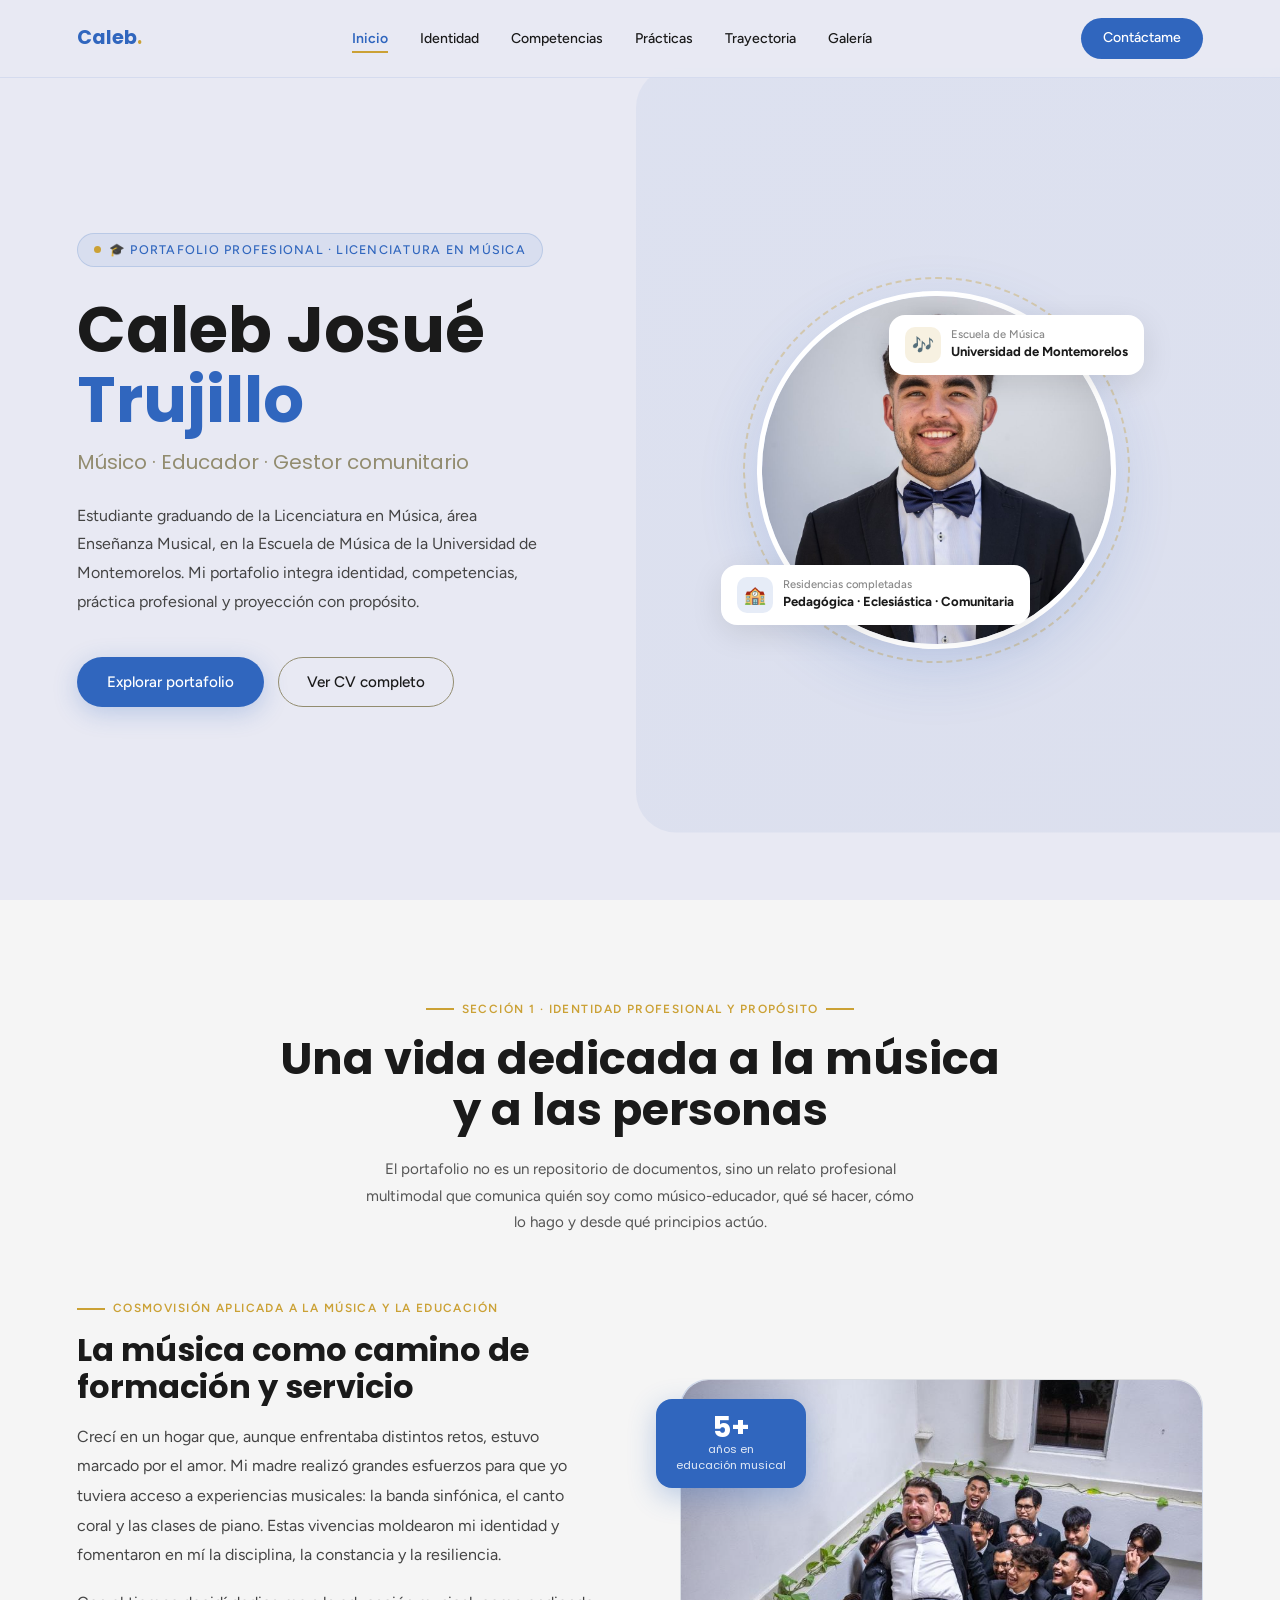
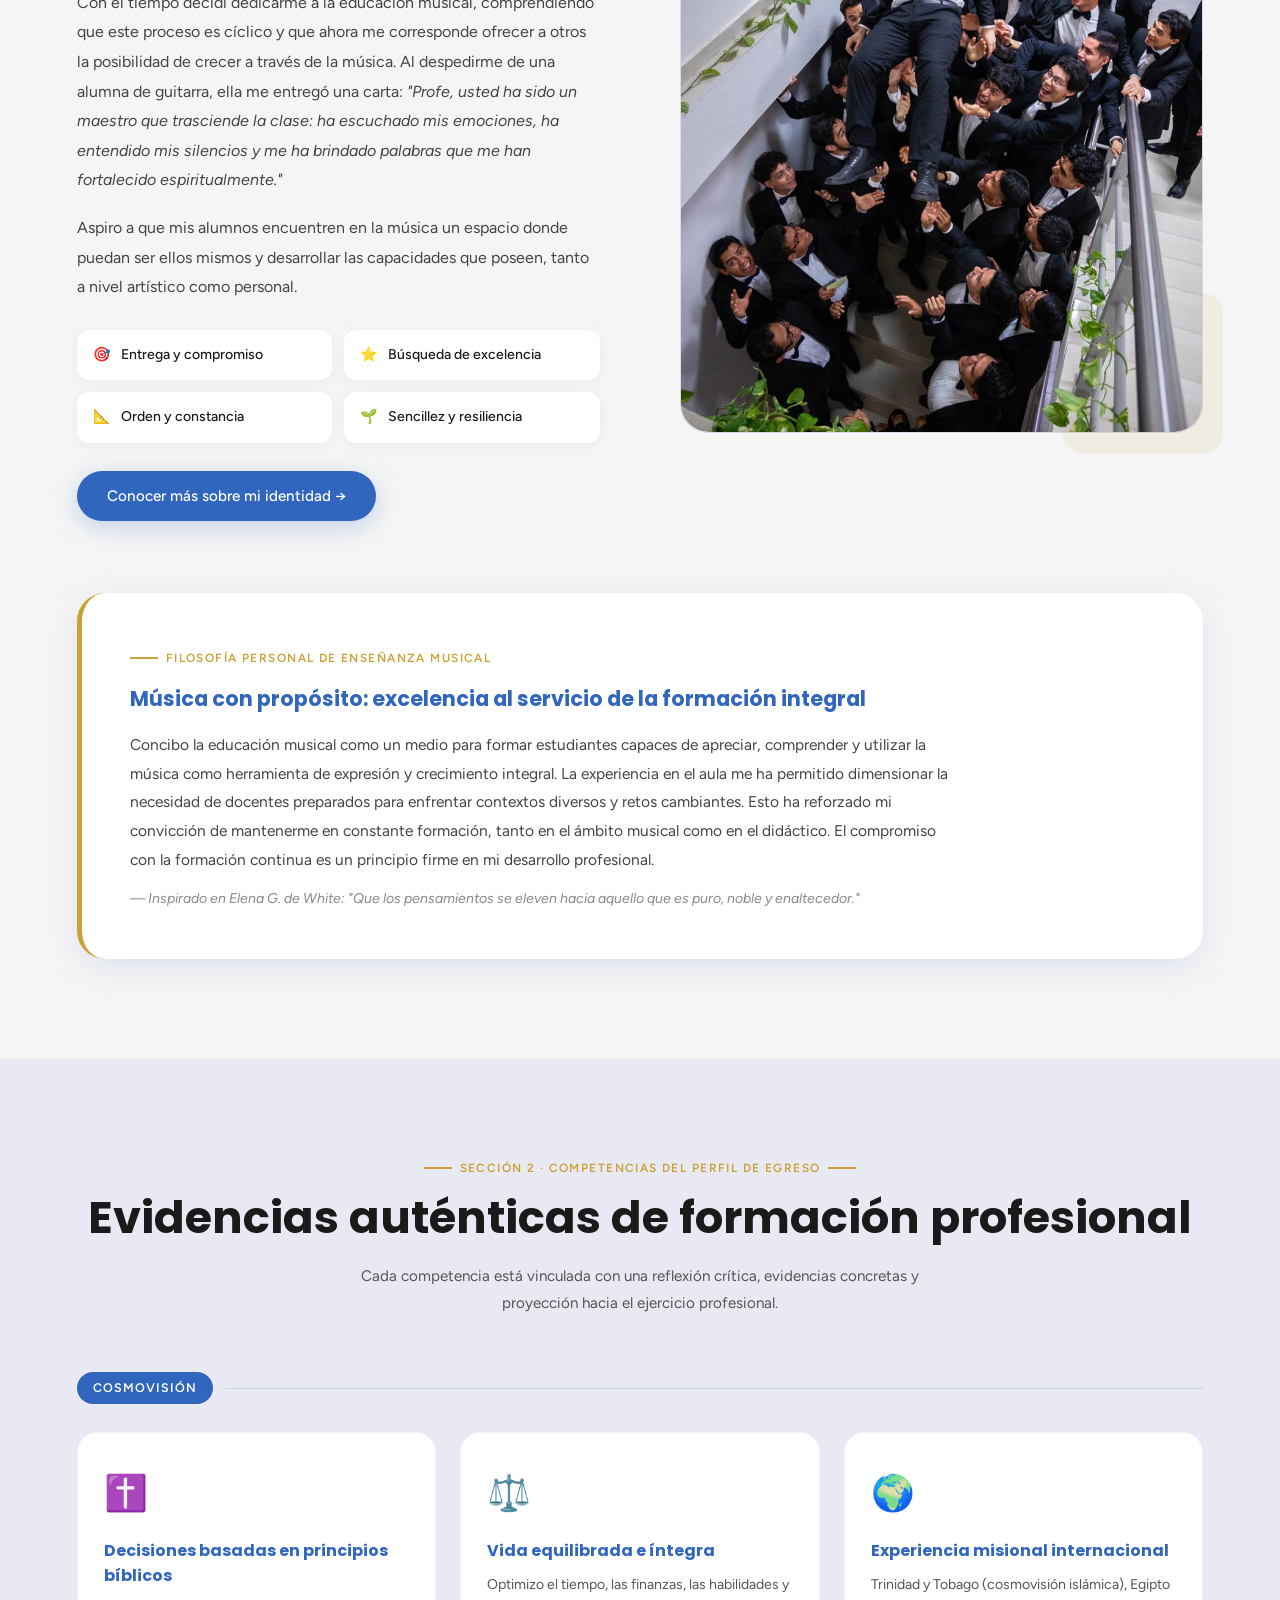
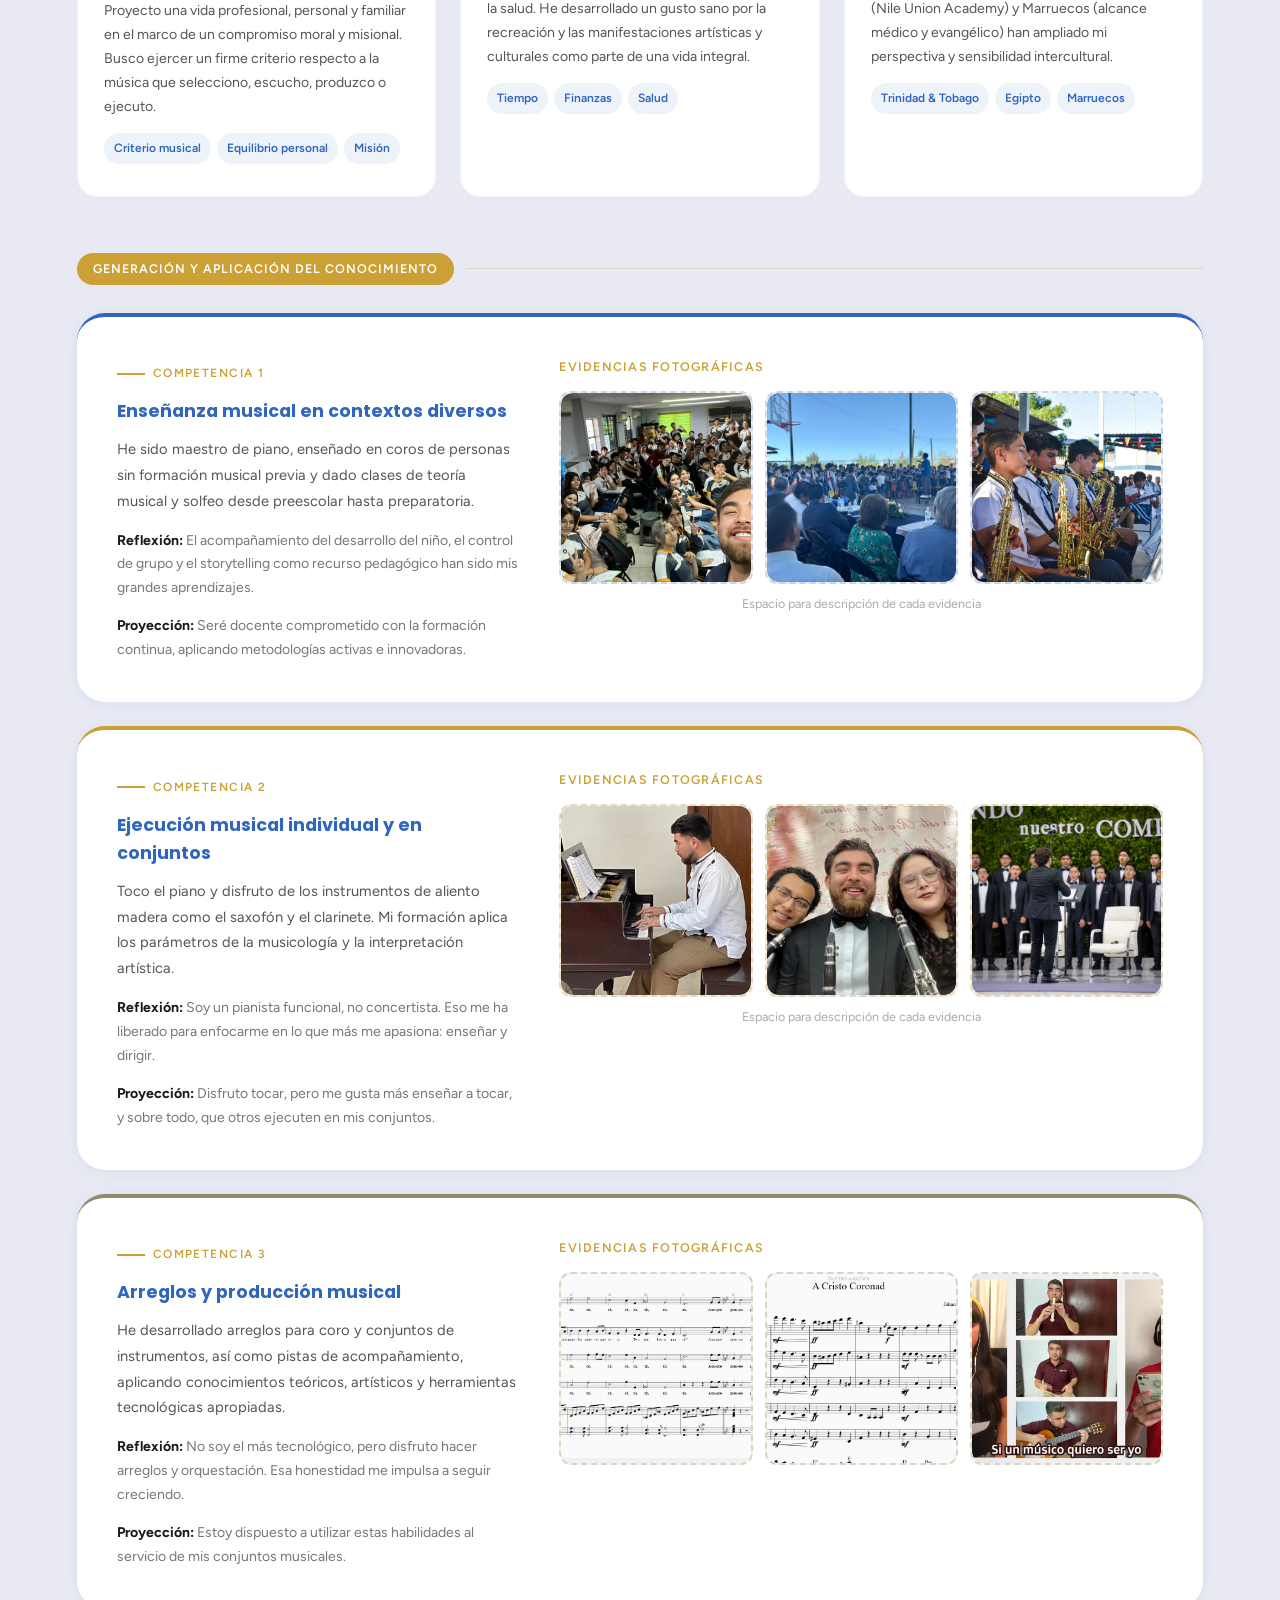
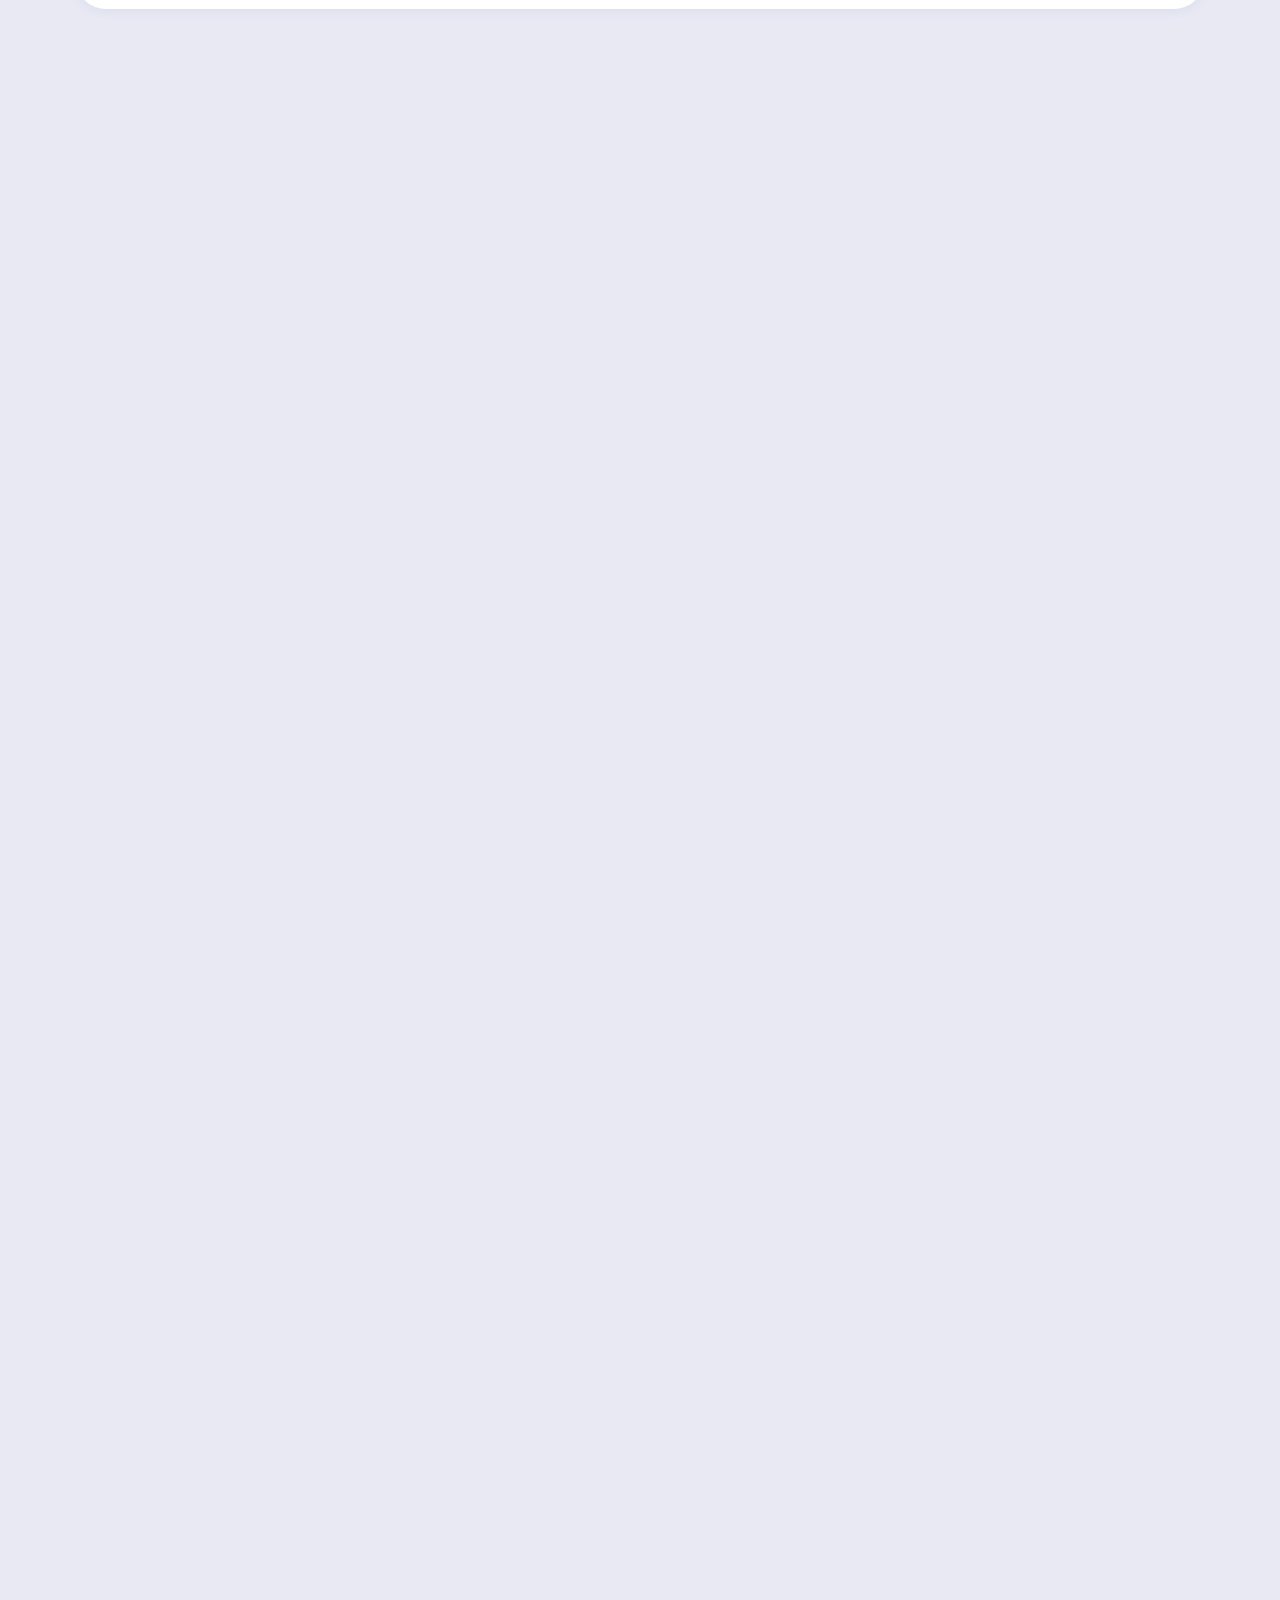
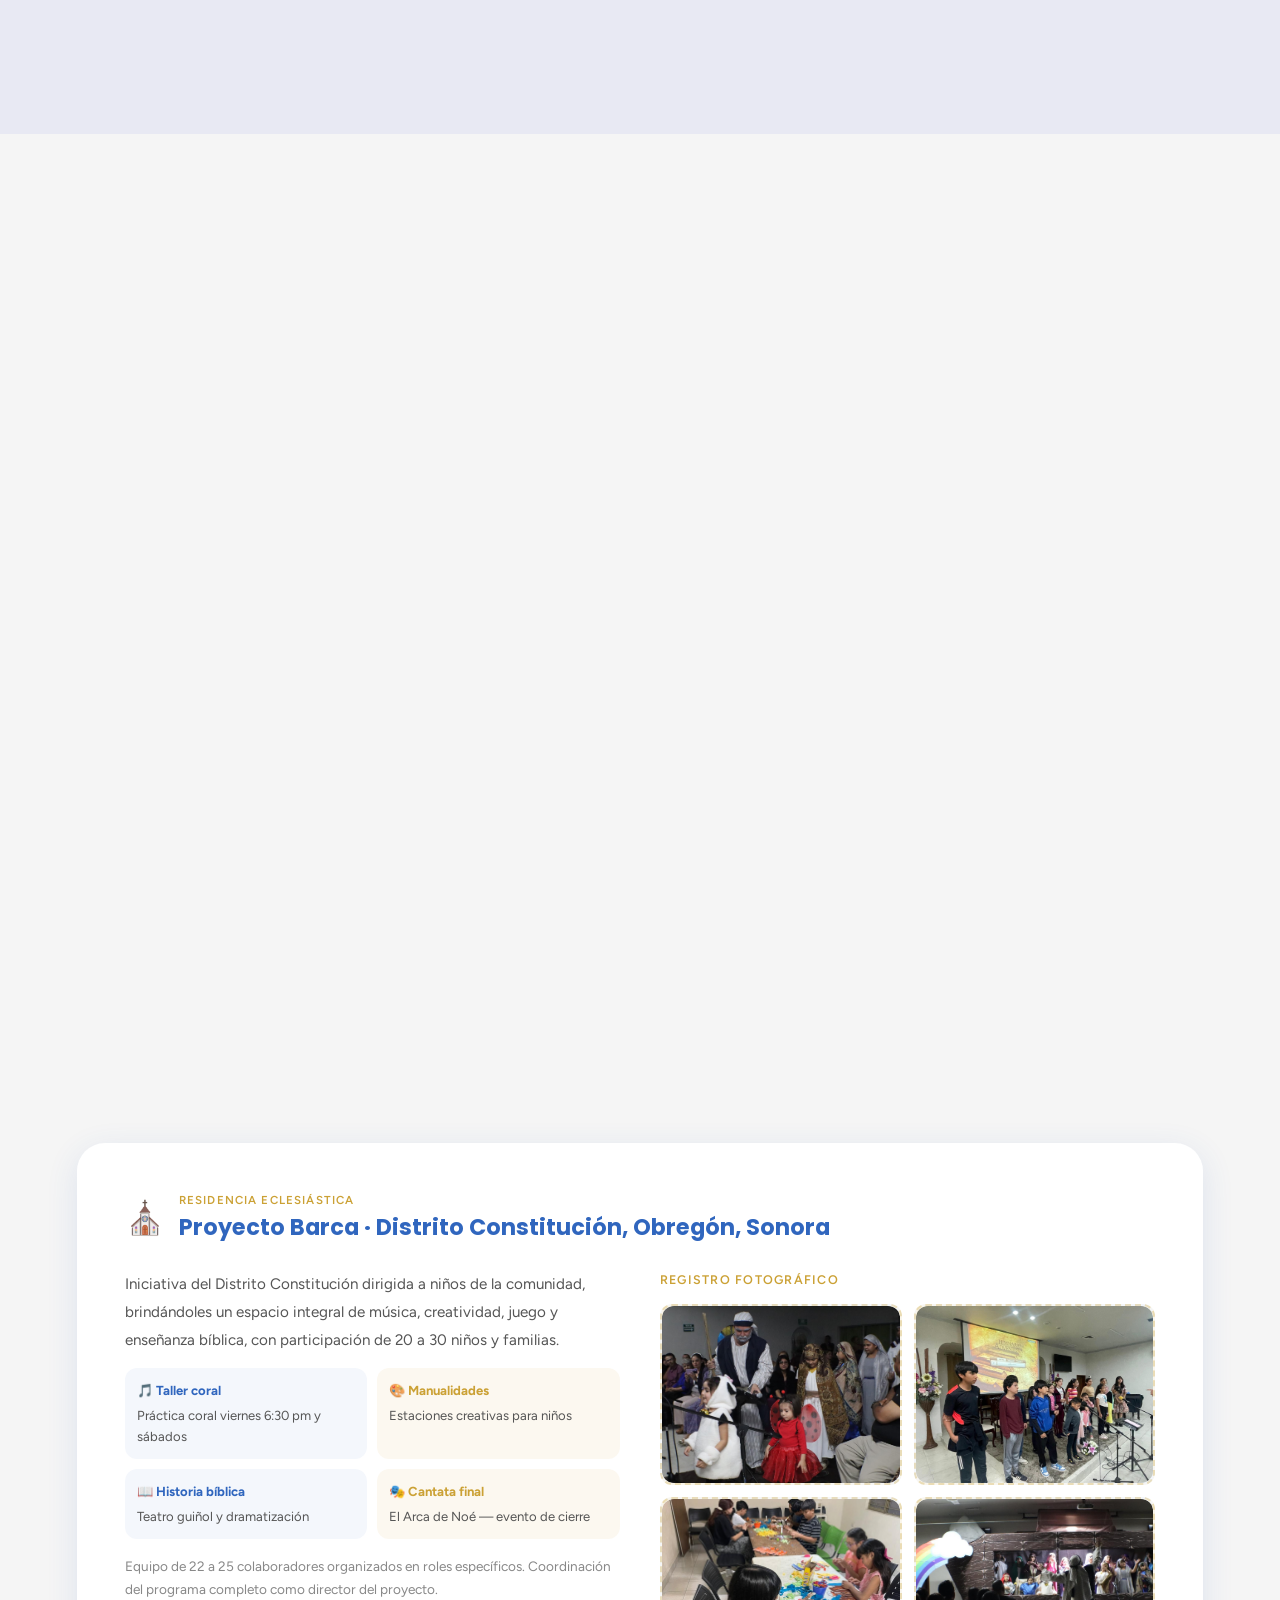
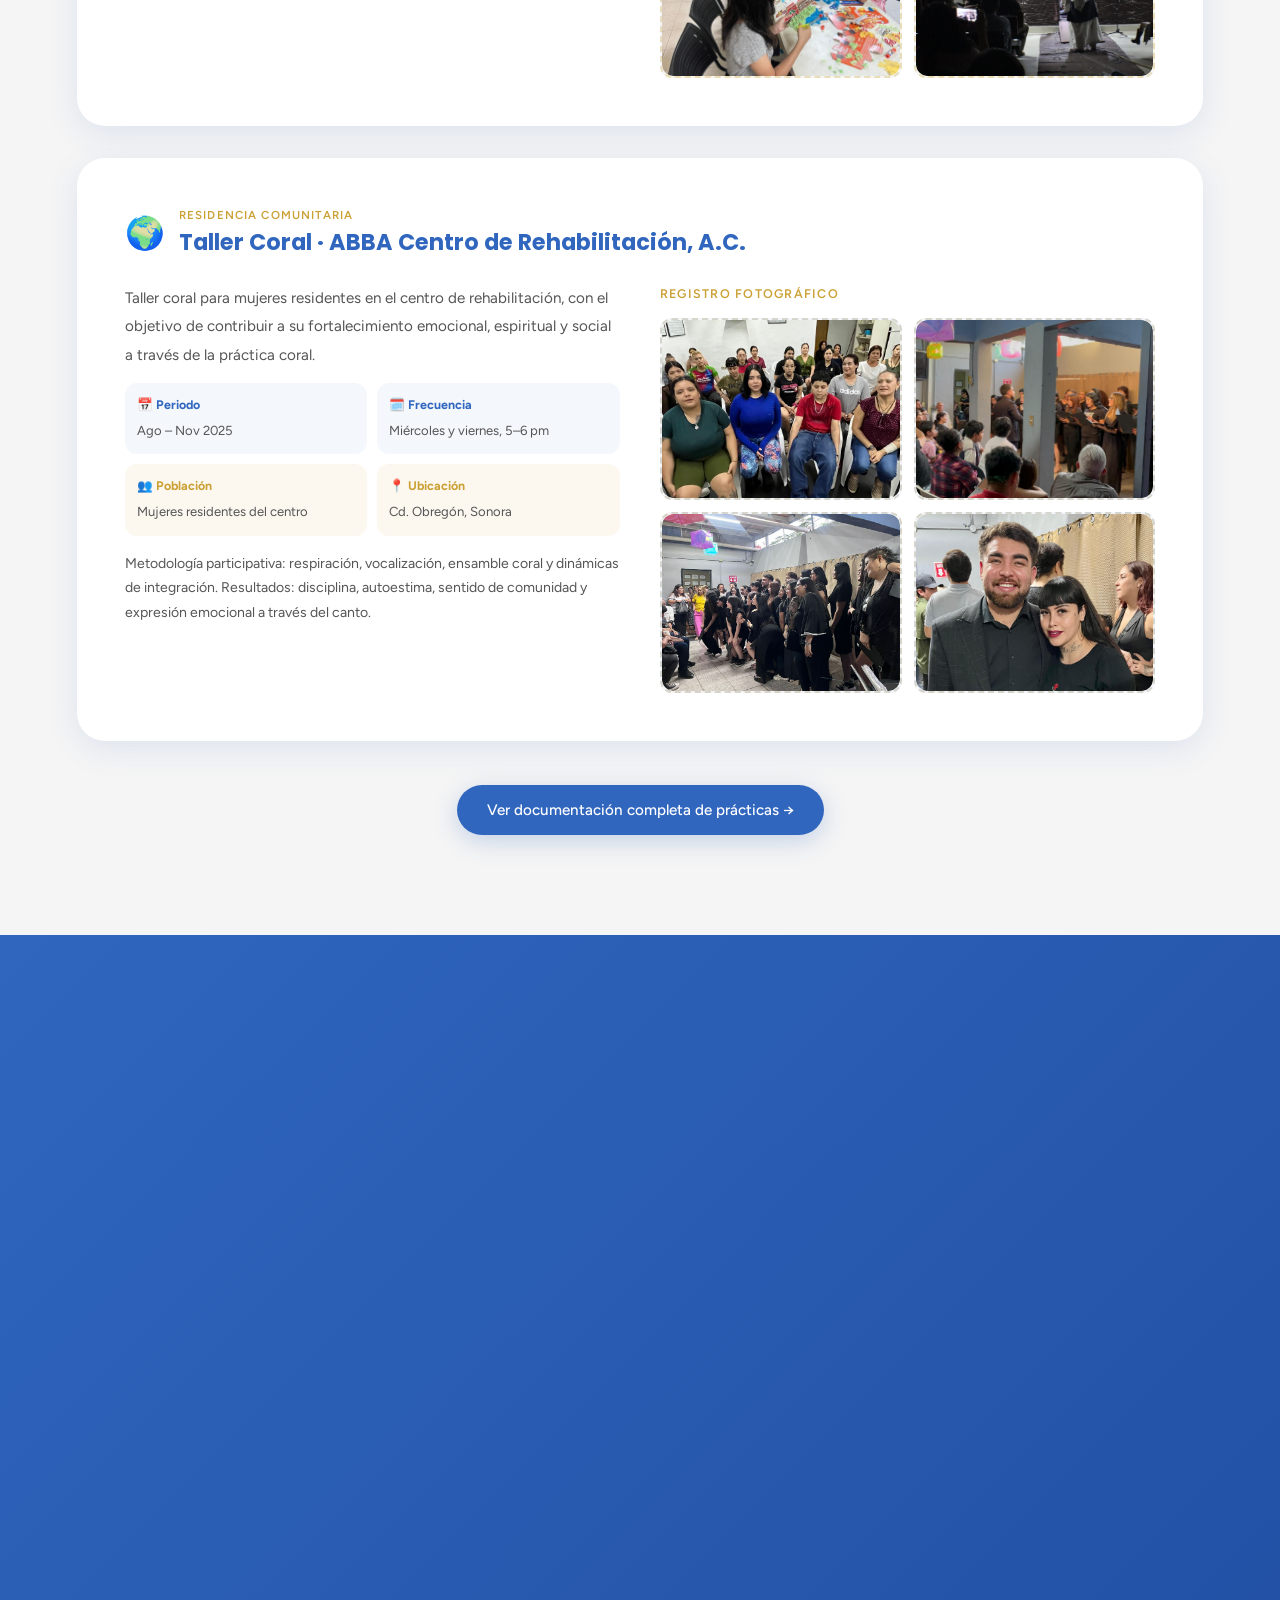
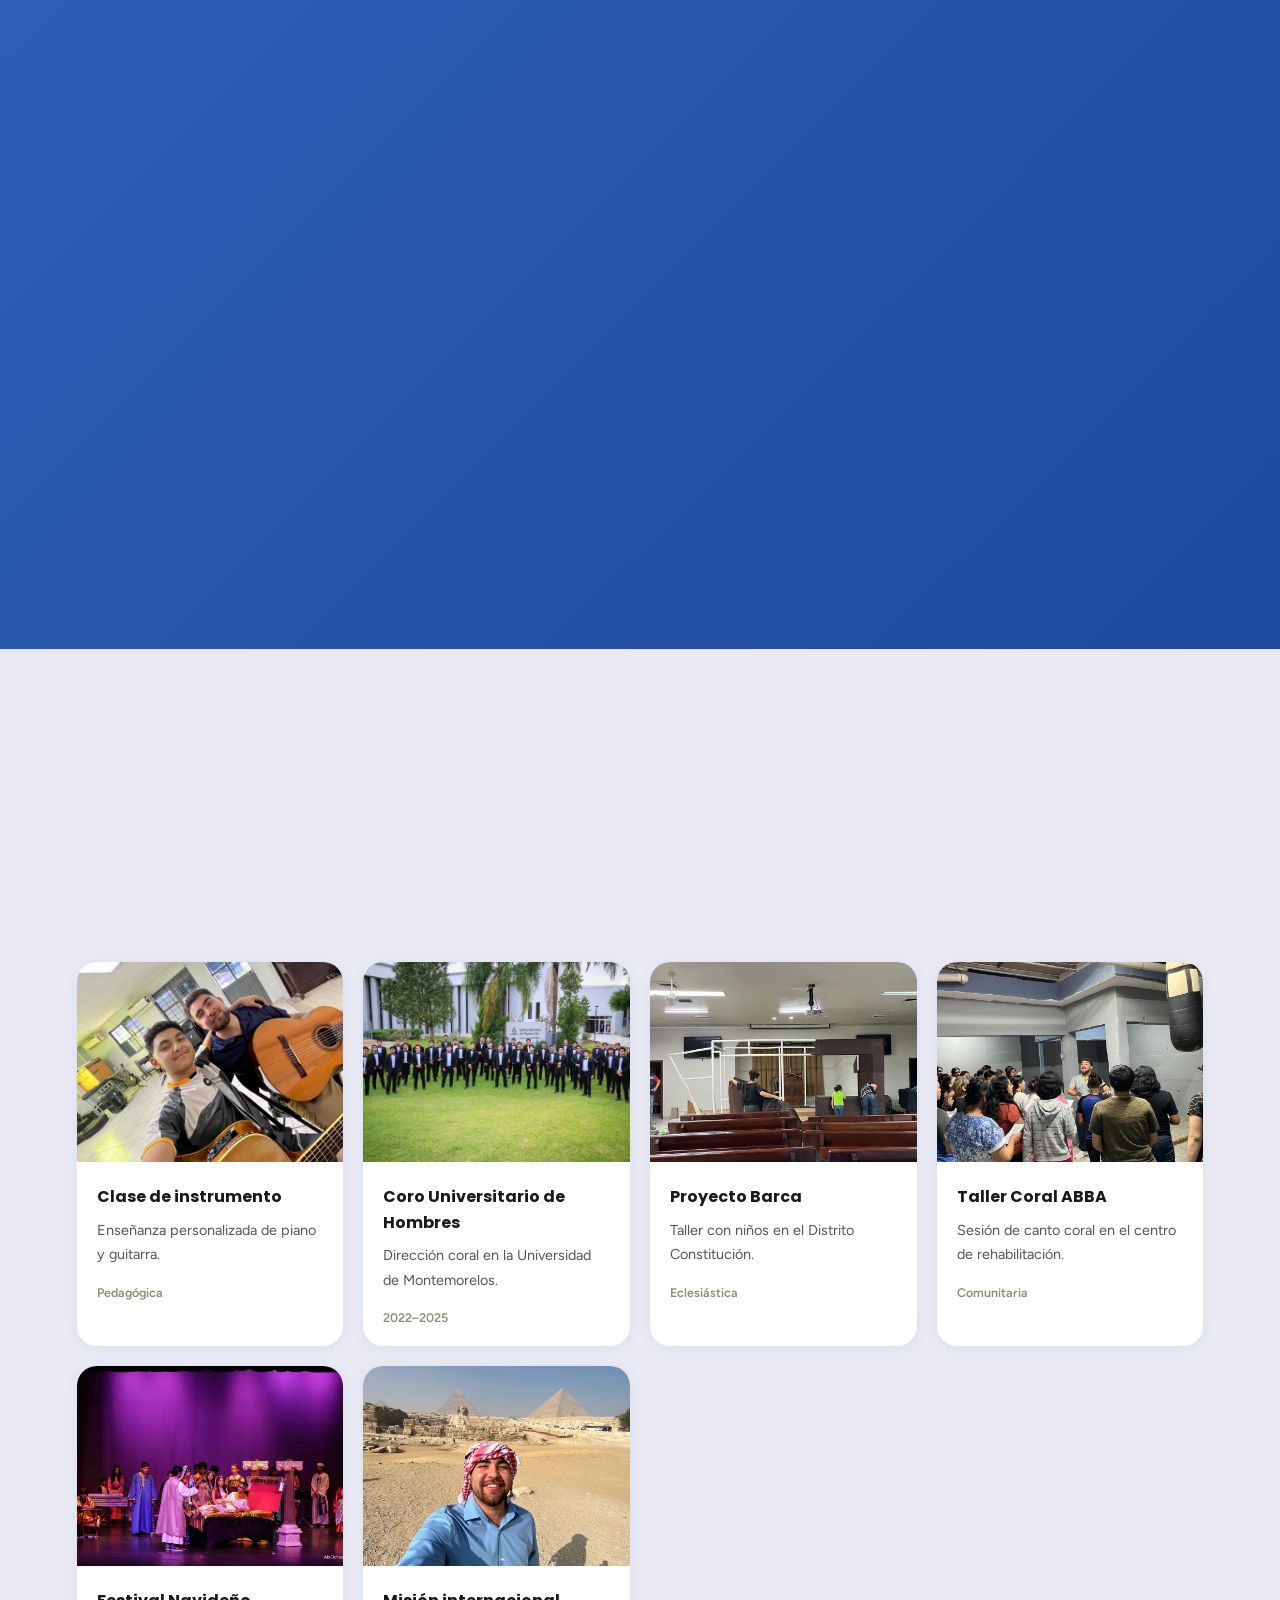
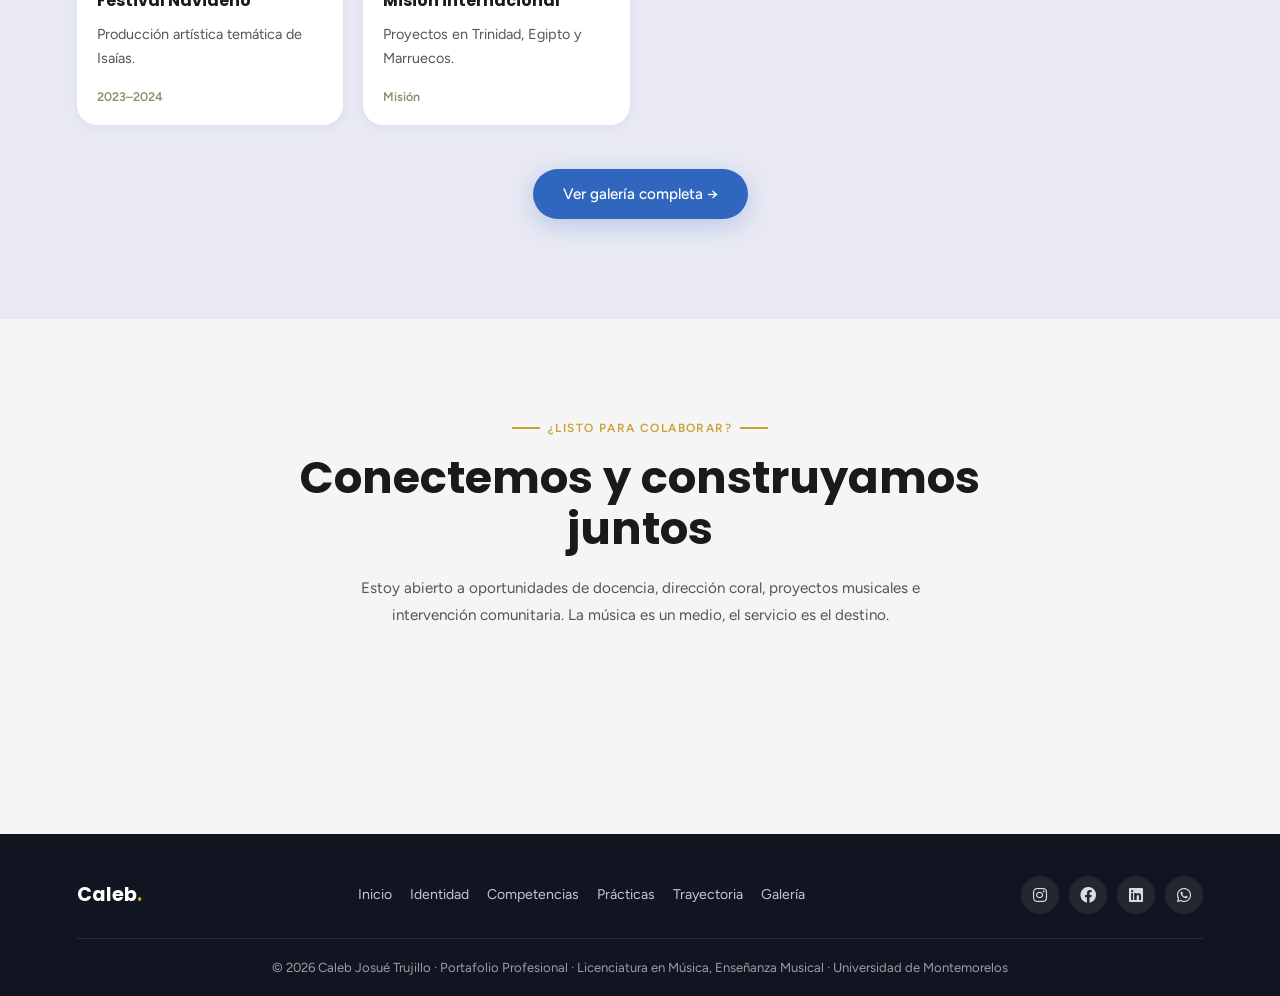
==== commit 77a8e01f: "Update index.html" ====
--- a/index.html
+++ b/index.html
@@ -1020,7 +1020,7 @@
       </p>
     </div>
     <div class="cta-btns reveal">
-      <a href="/cdn-cgi/l/email-protection#6e1a1c1b04070202010d0f020b0c04011d1b0b2e09030f0702400d0103" class="btn-primary"><i class="fas fa-envelope"></i> Escríbeme</a>
+      <a href="https://wa.me/526651206970?text=Hola%20Caleb%2C%20vi%20tu%20portafolio%20y%20me%20gustar%C3%ADa%20conectar%20contigo." target="_blank" class="btn-primary"><i class="fab fa-whatsapp"></i> Escríbeme</a>
       <a href="trayectoria.html" class="btn-secondary">Ver CV interactivo</a>
     </div>
   </div>
@@ -1100,4 +1100,4 @@
   }
 </script>
 </body>
-</html>+</html>
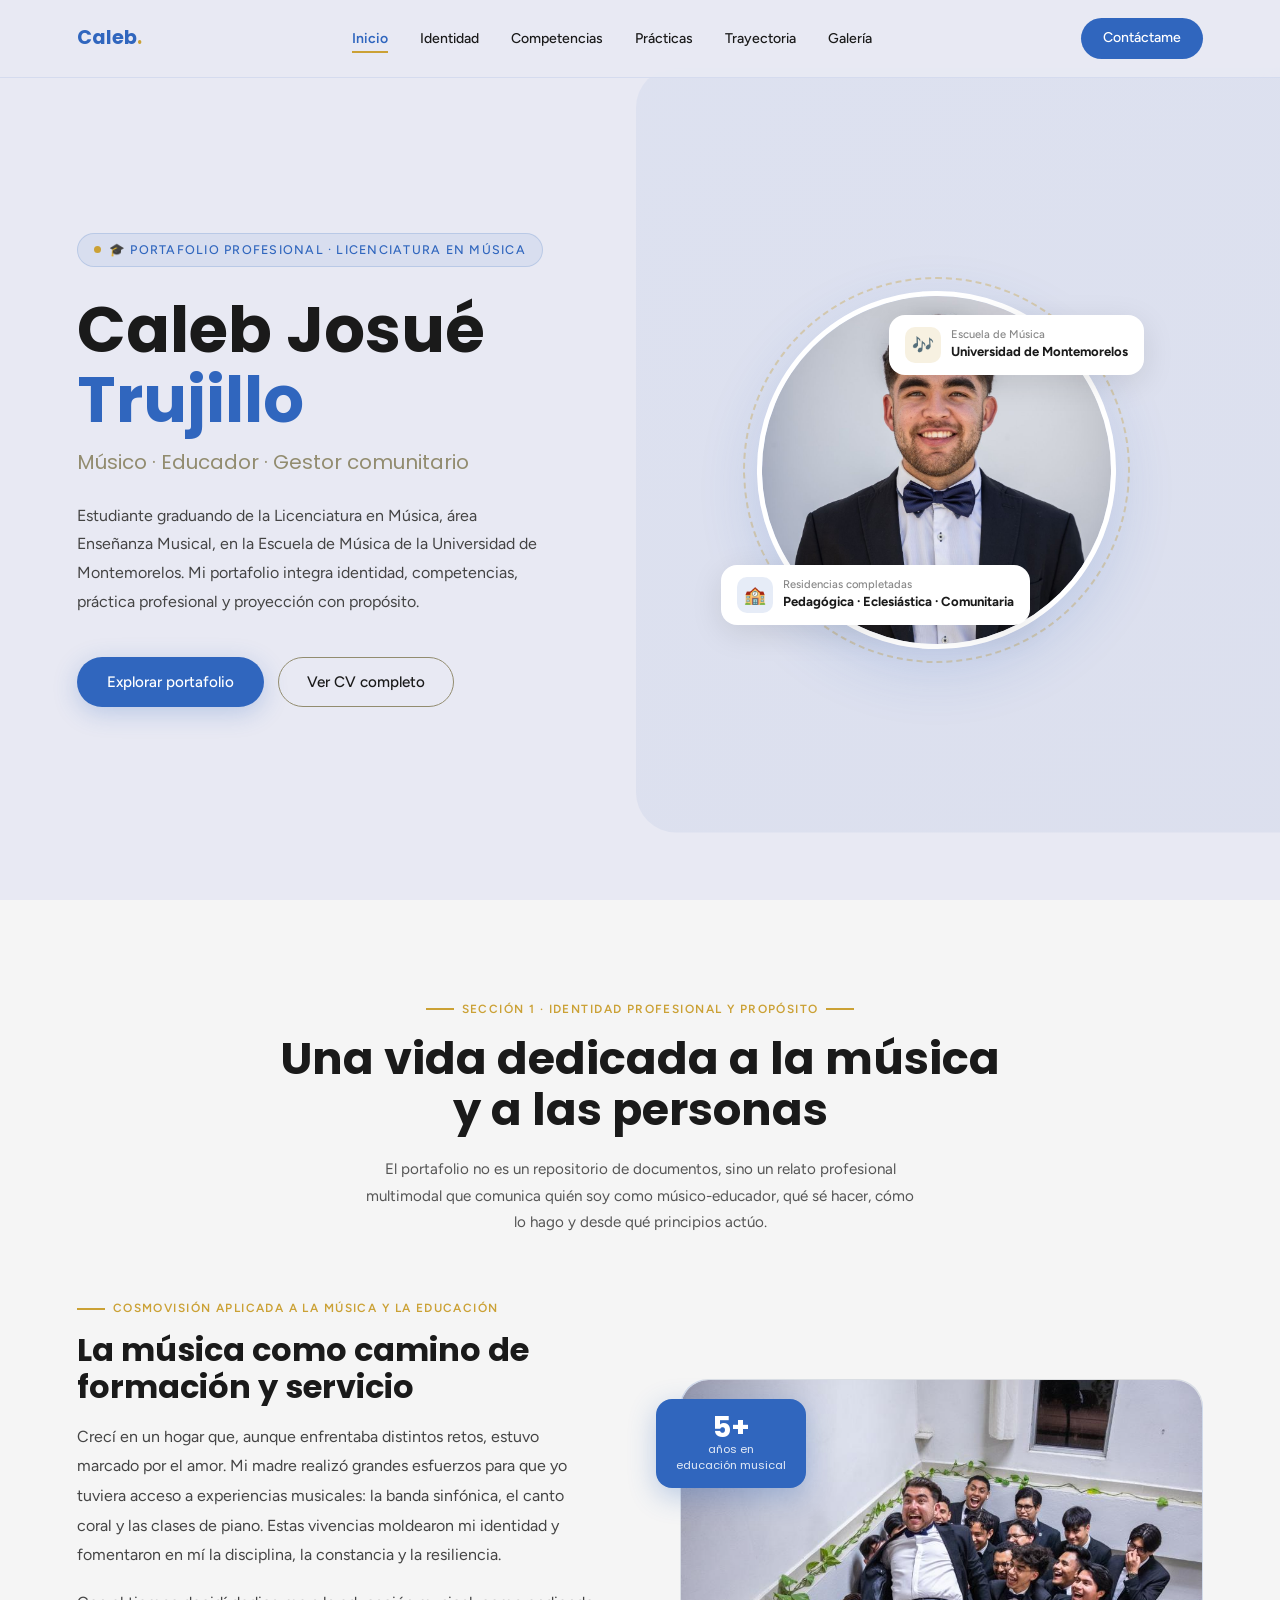
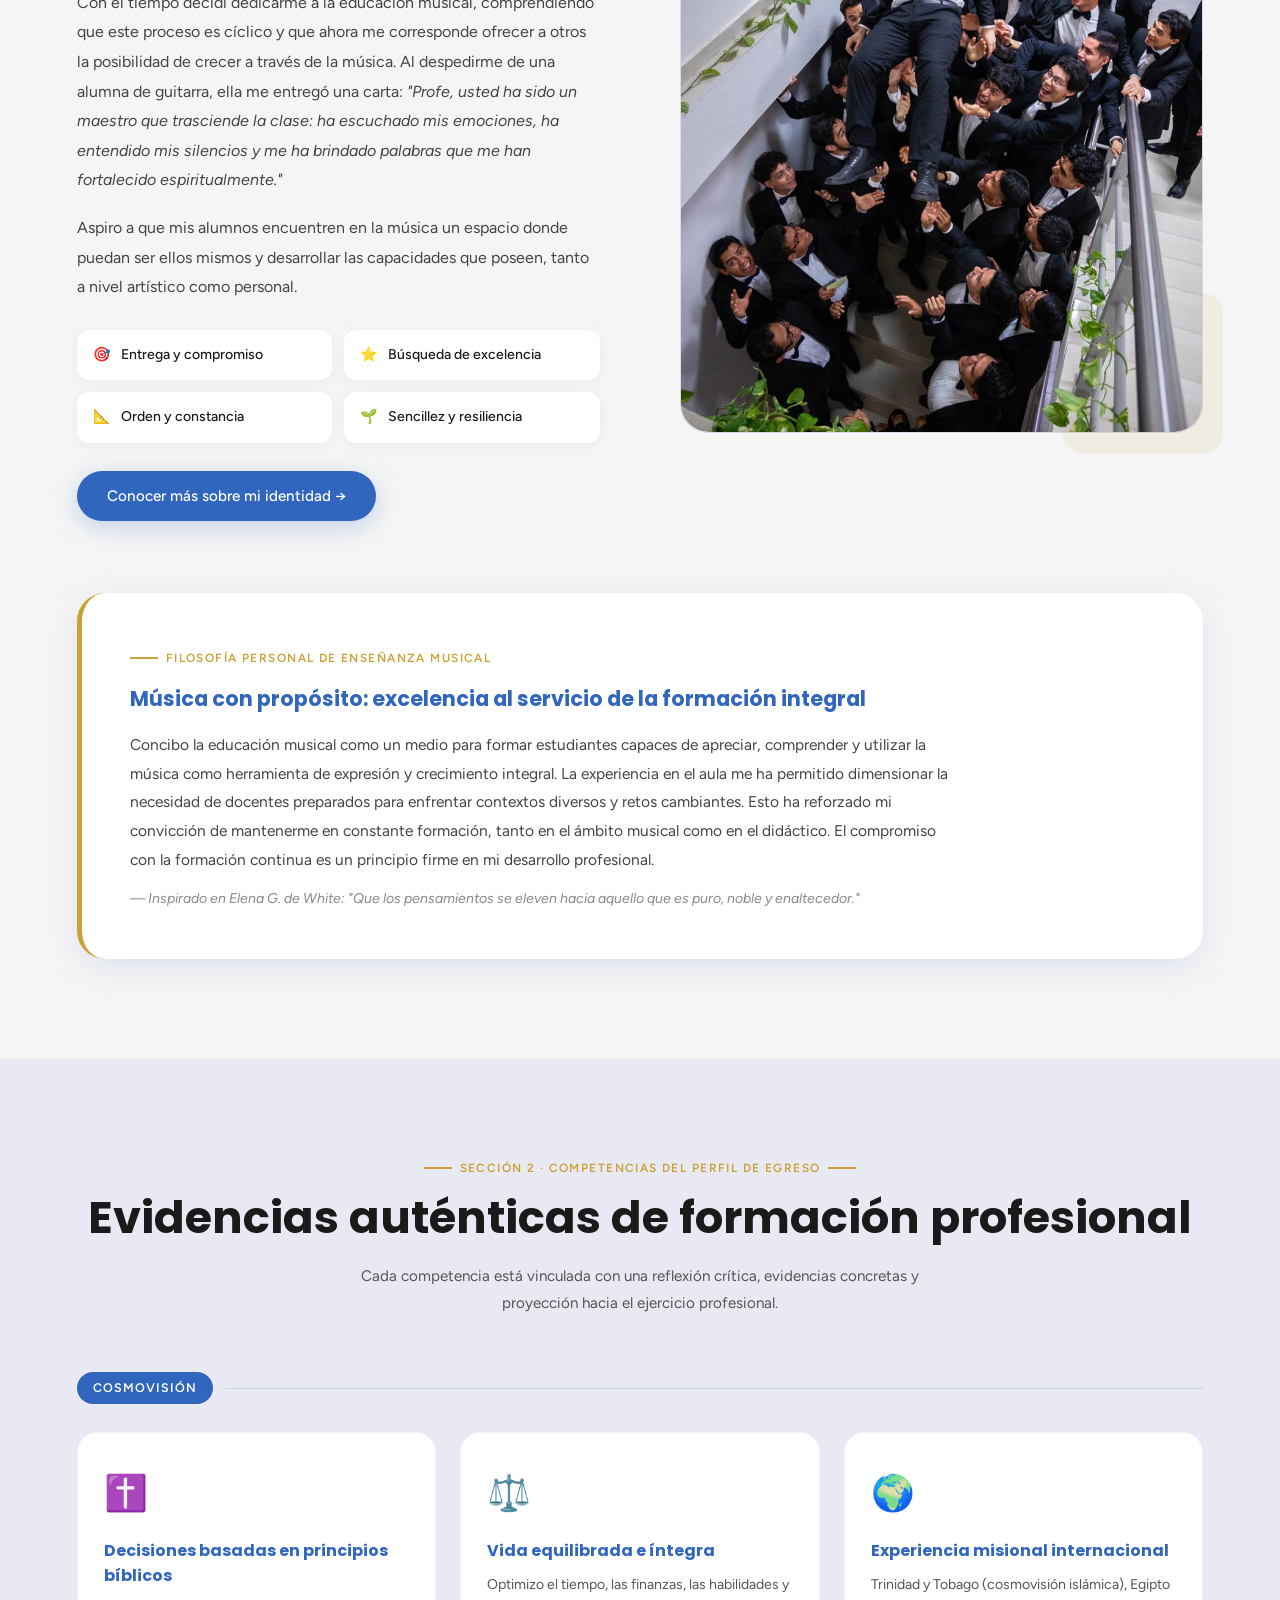
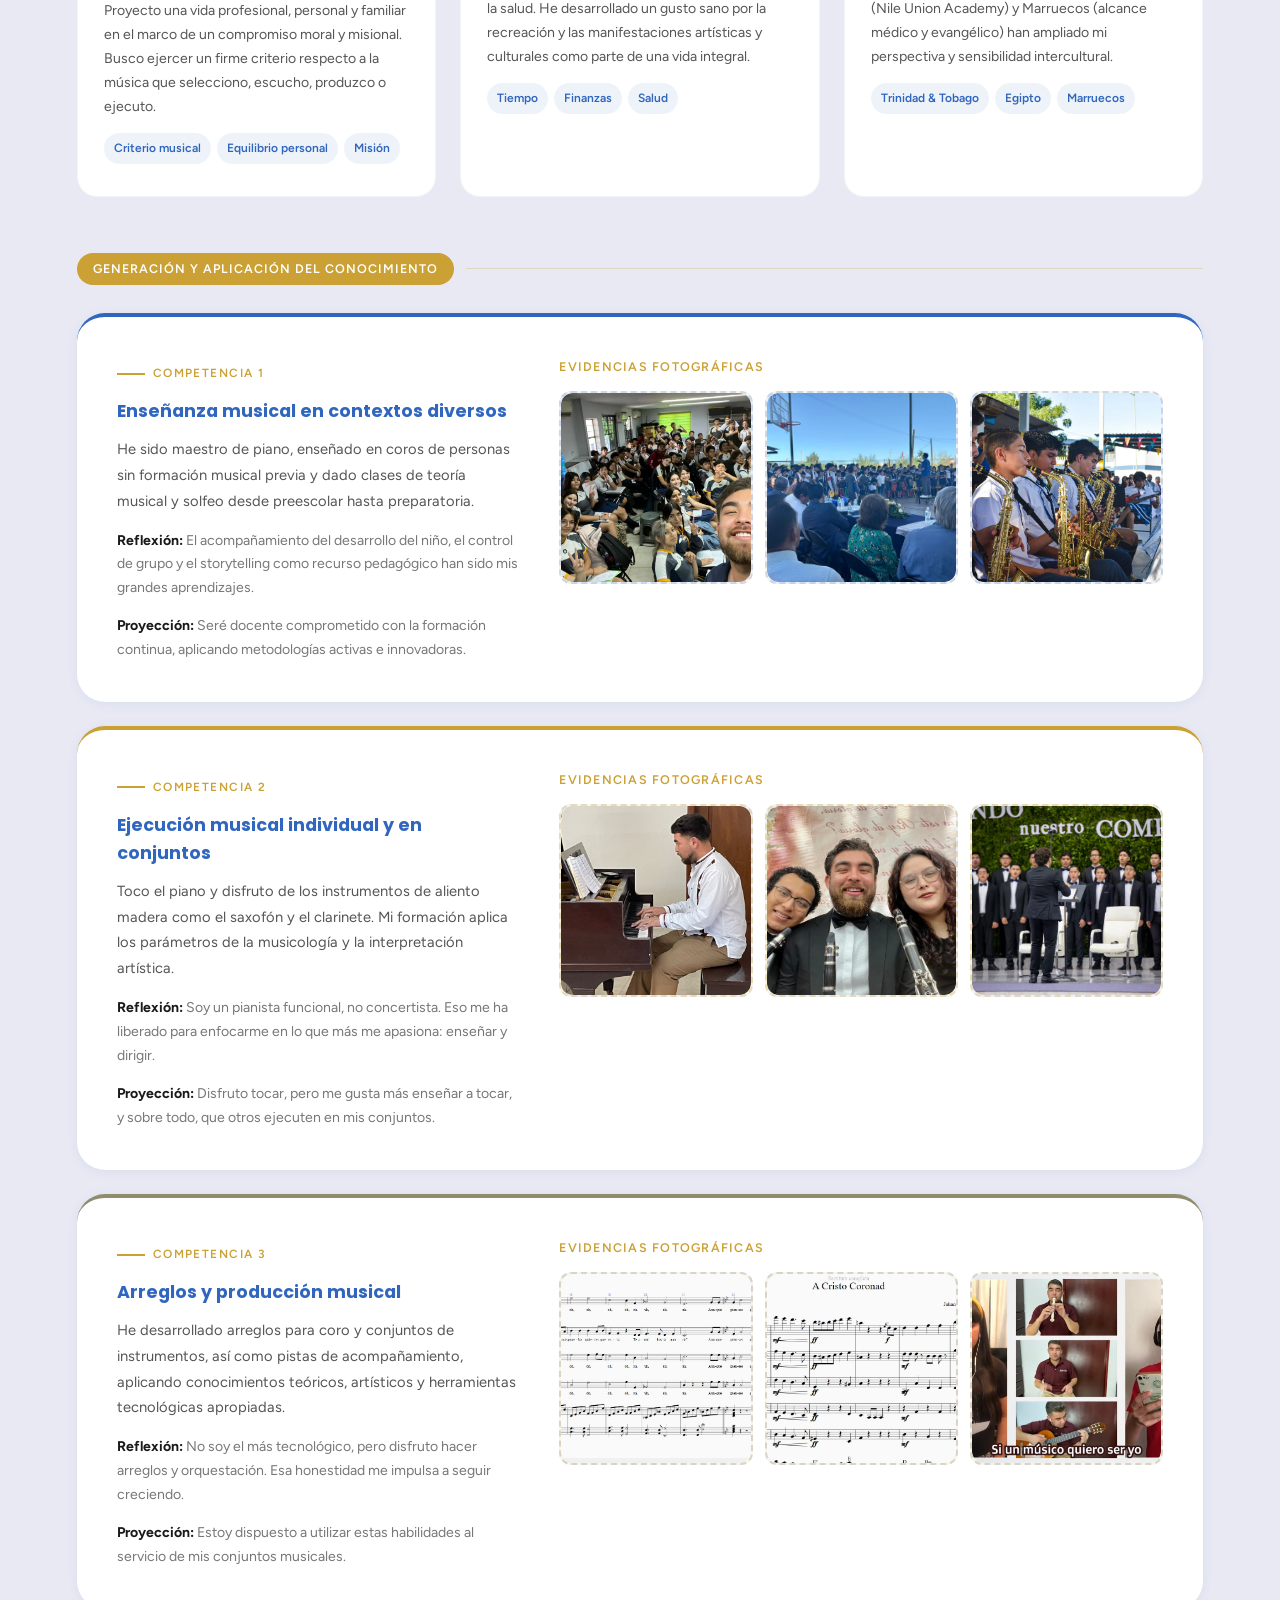
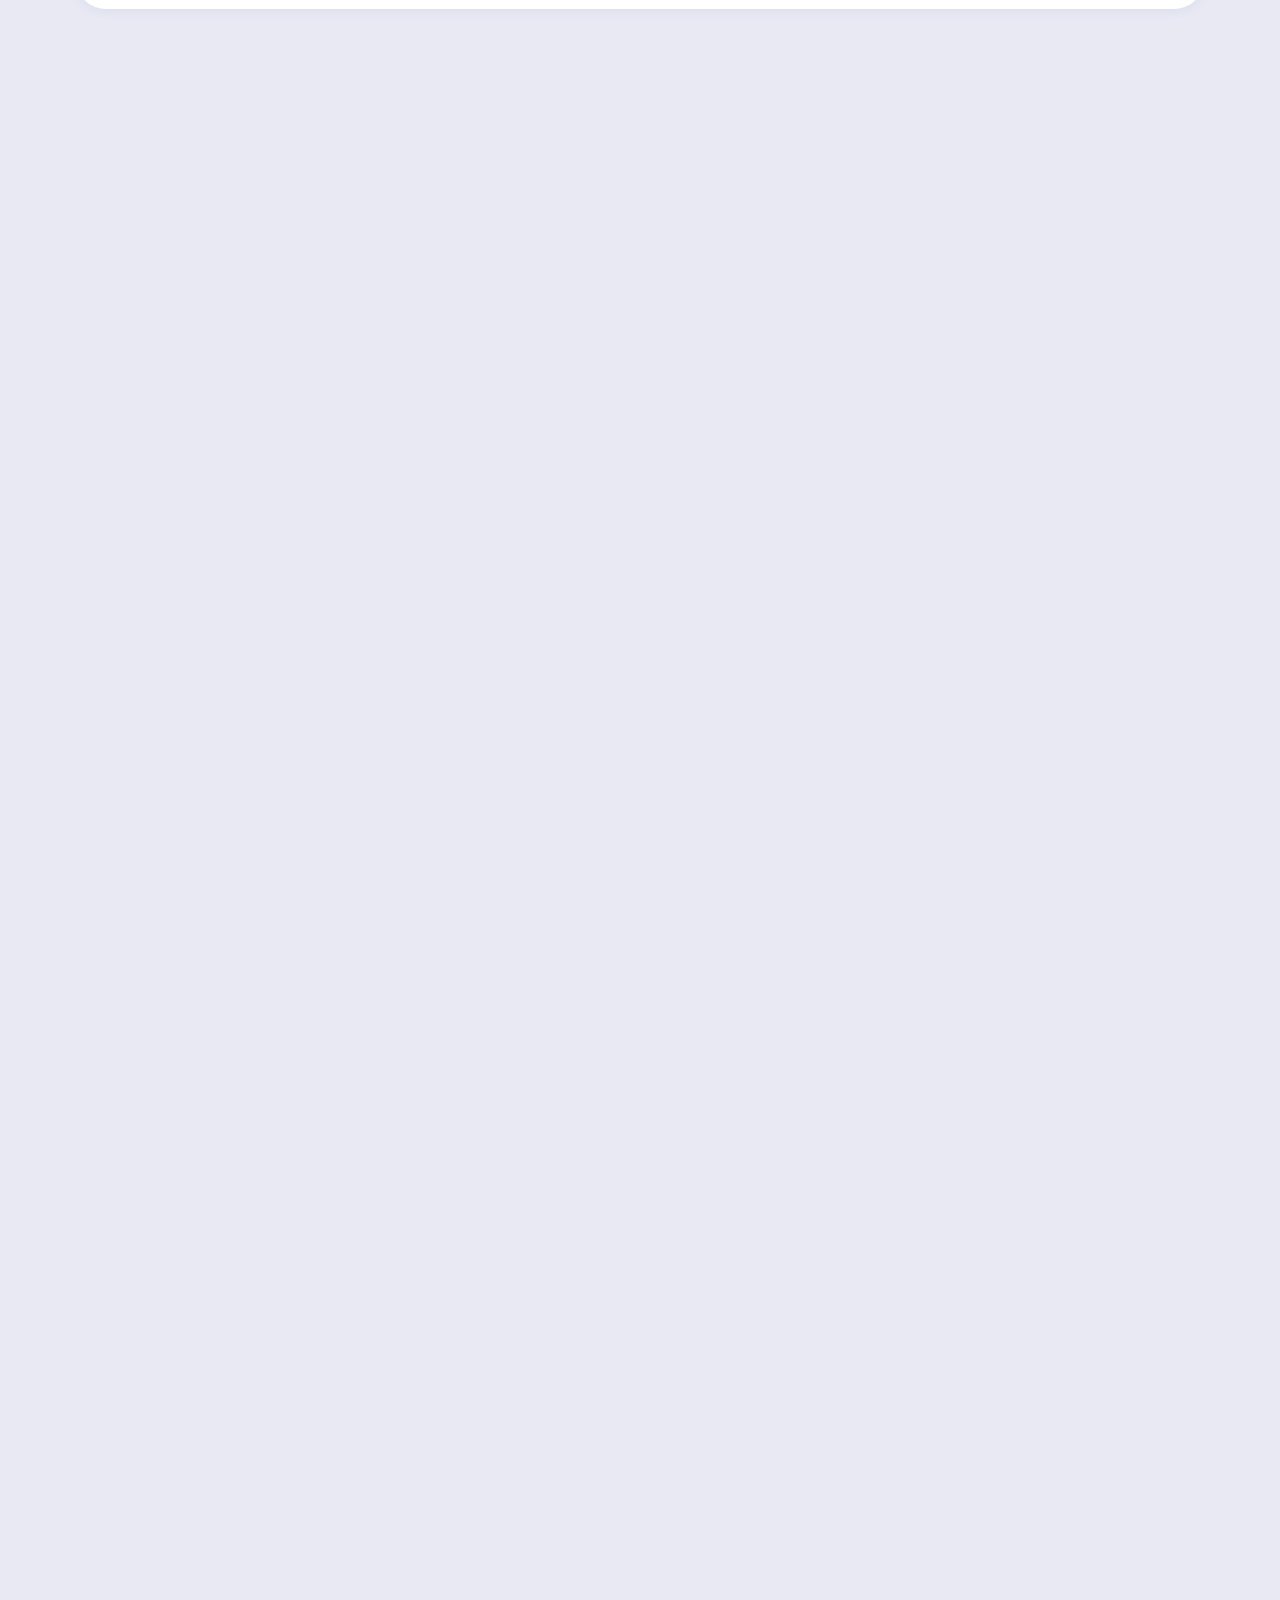
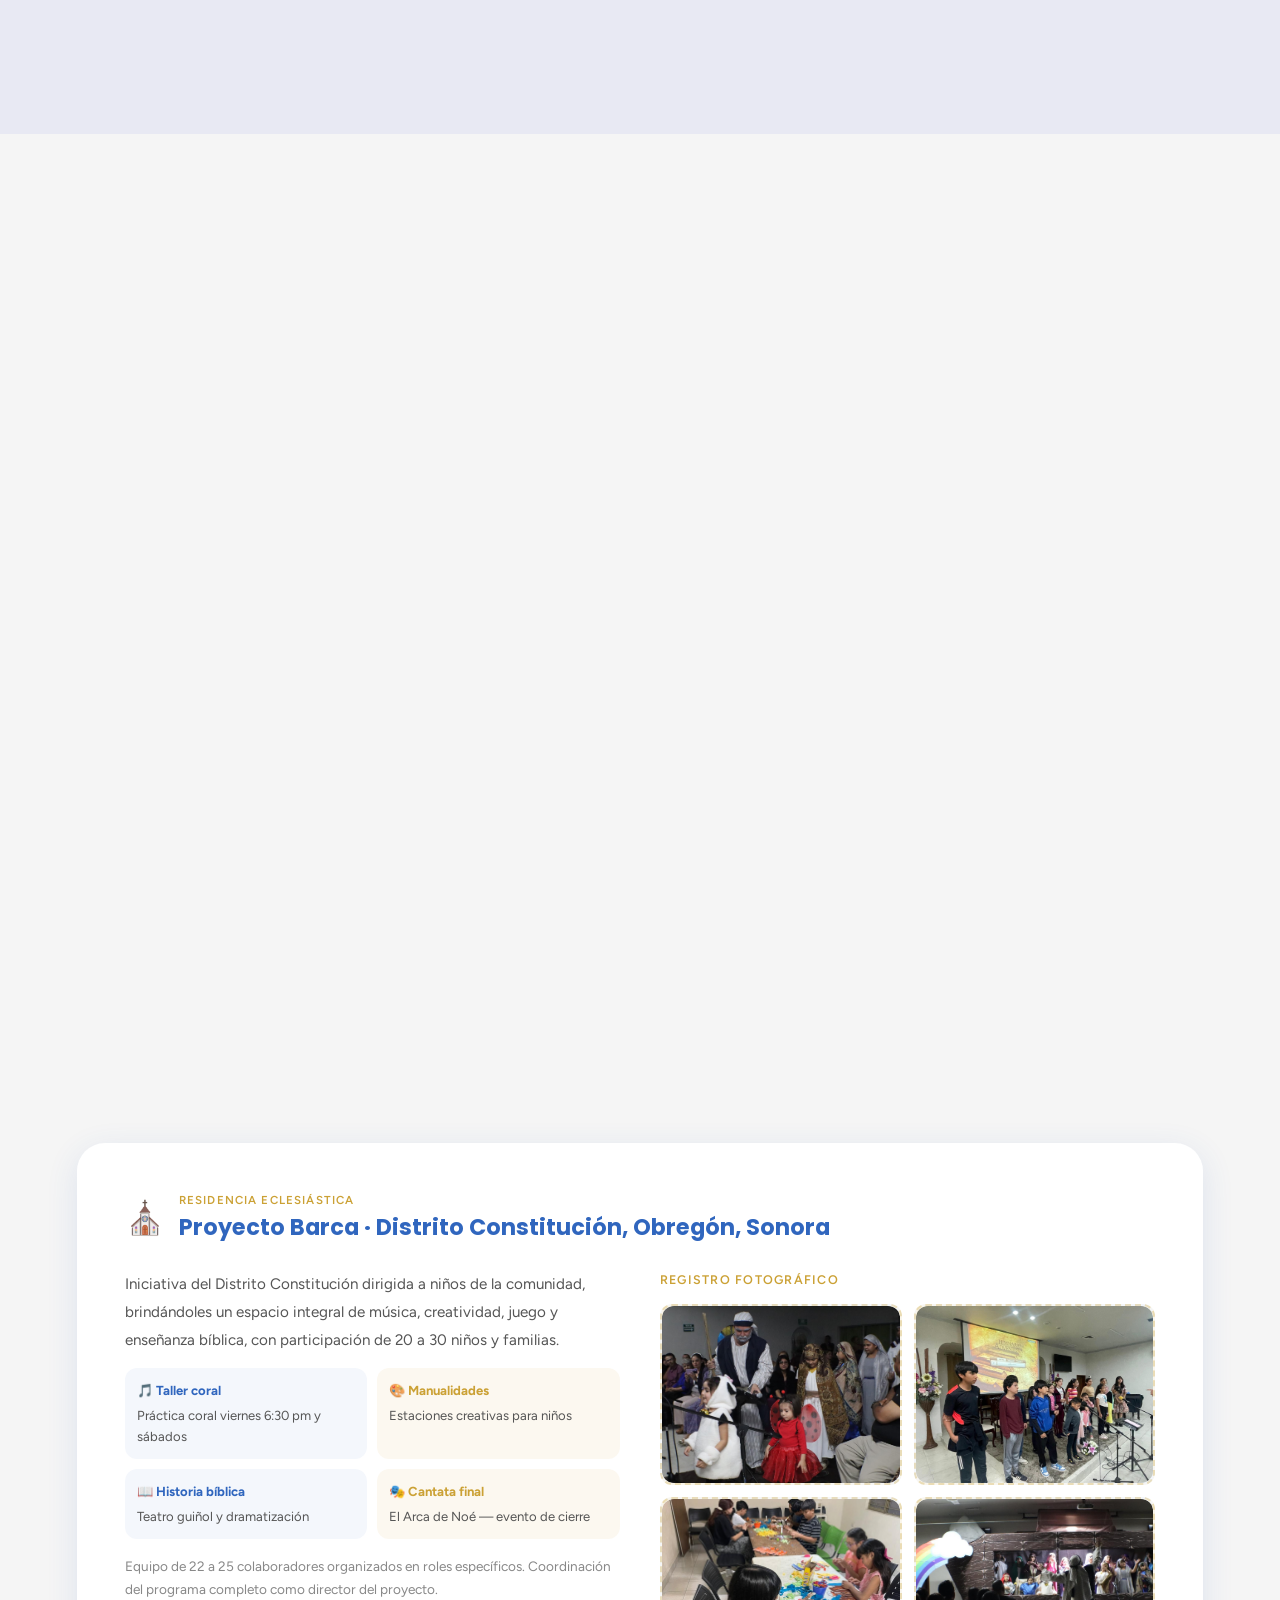
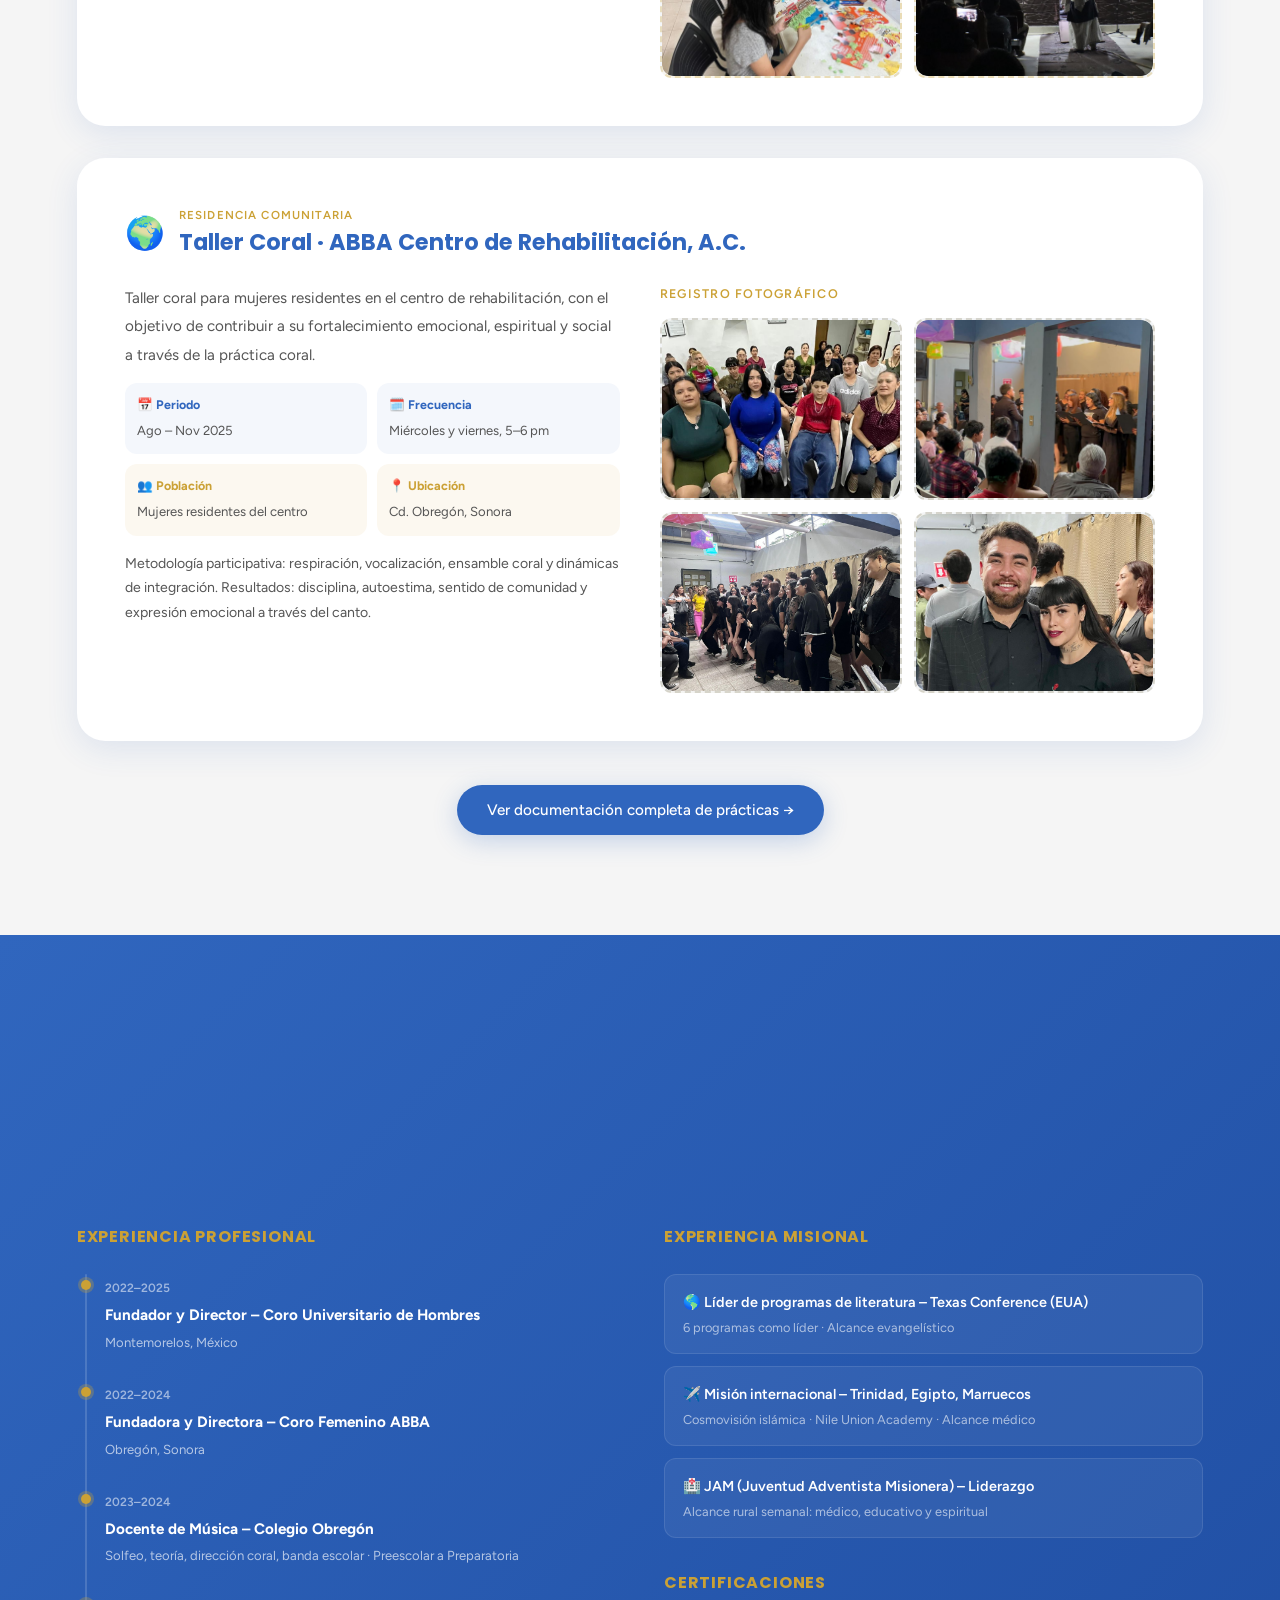
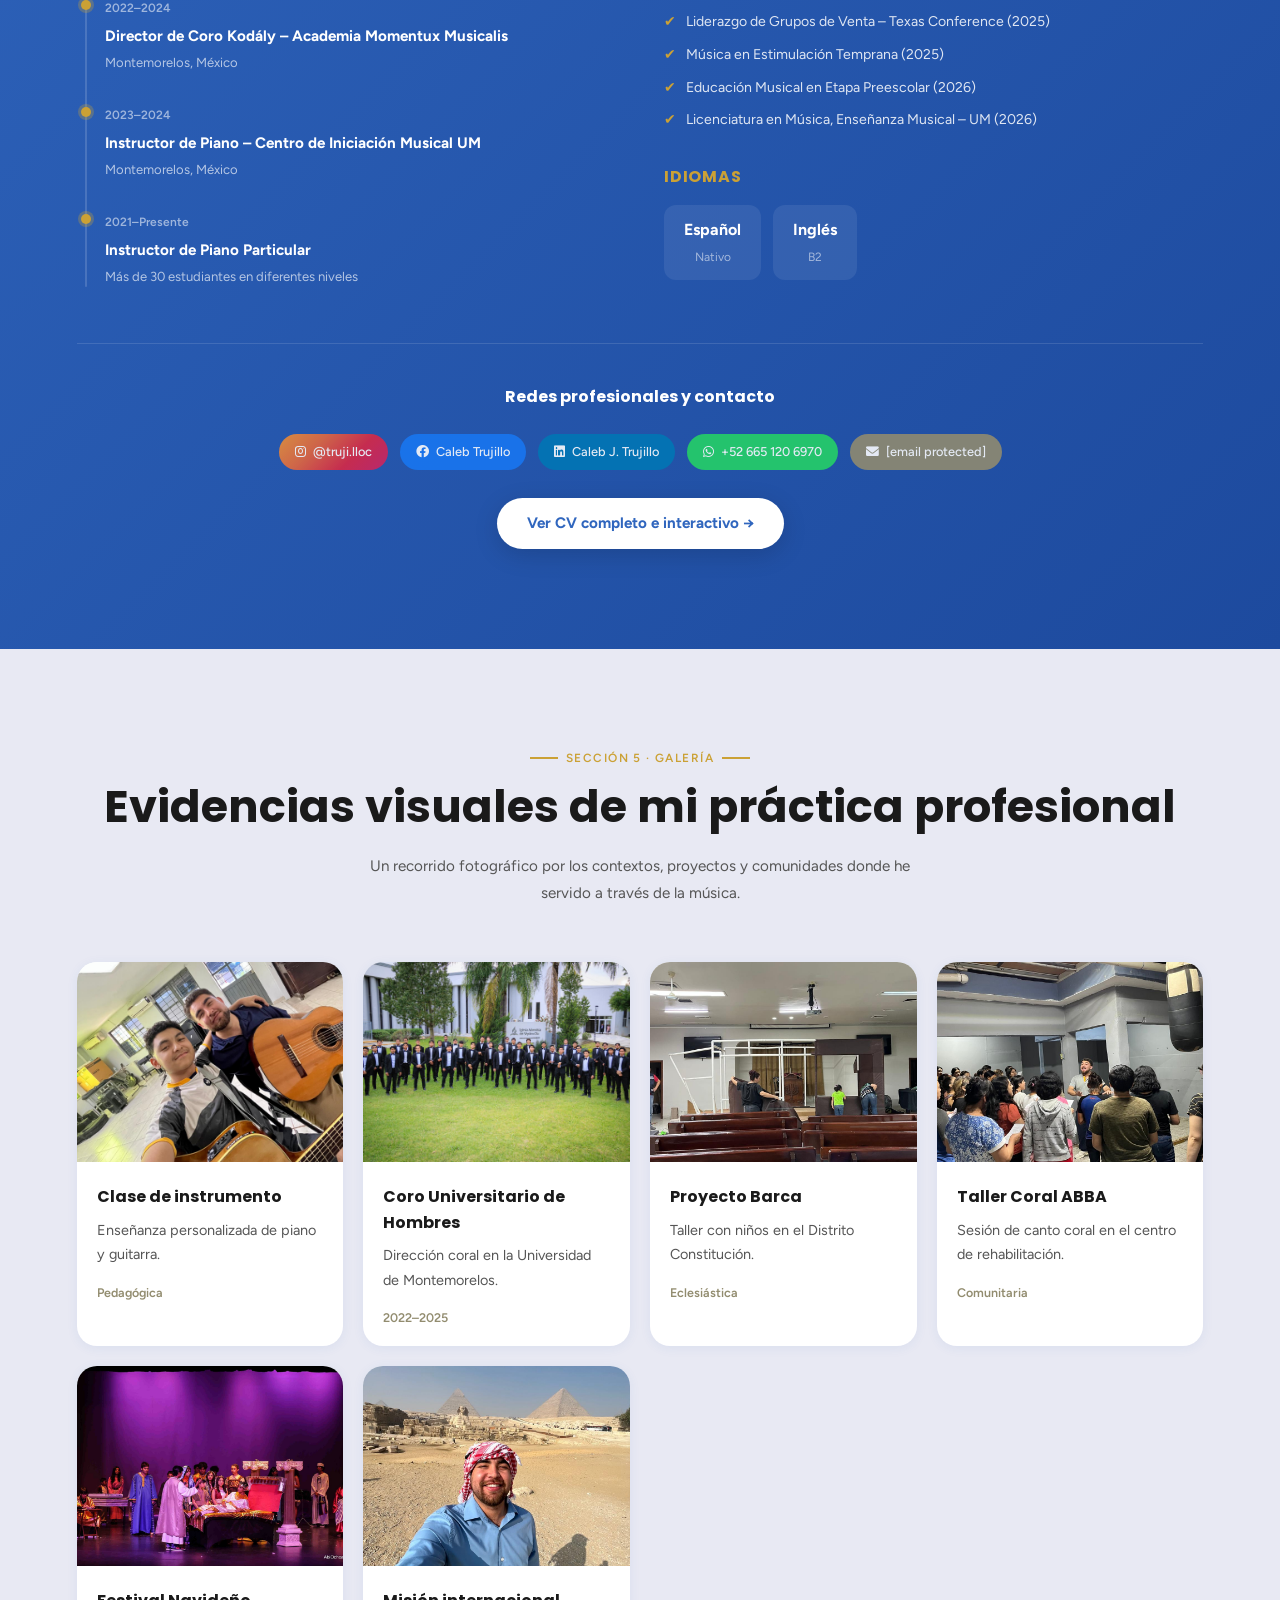
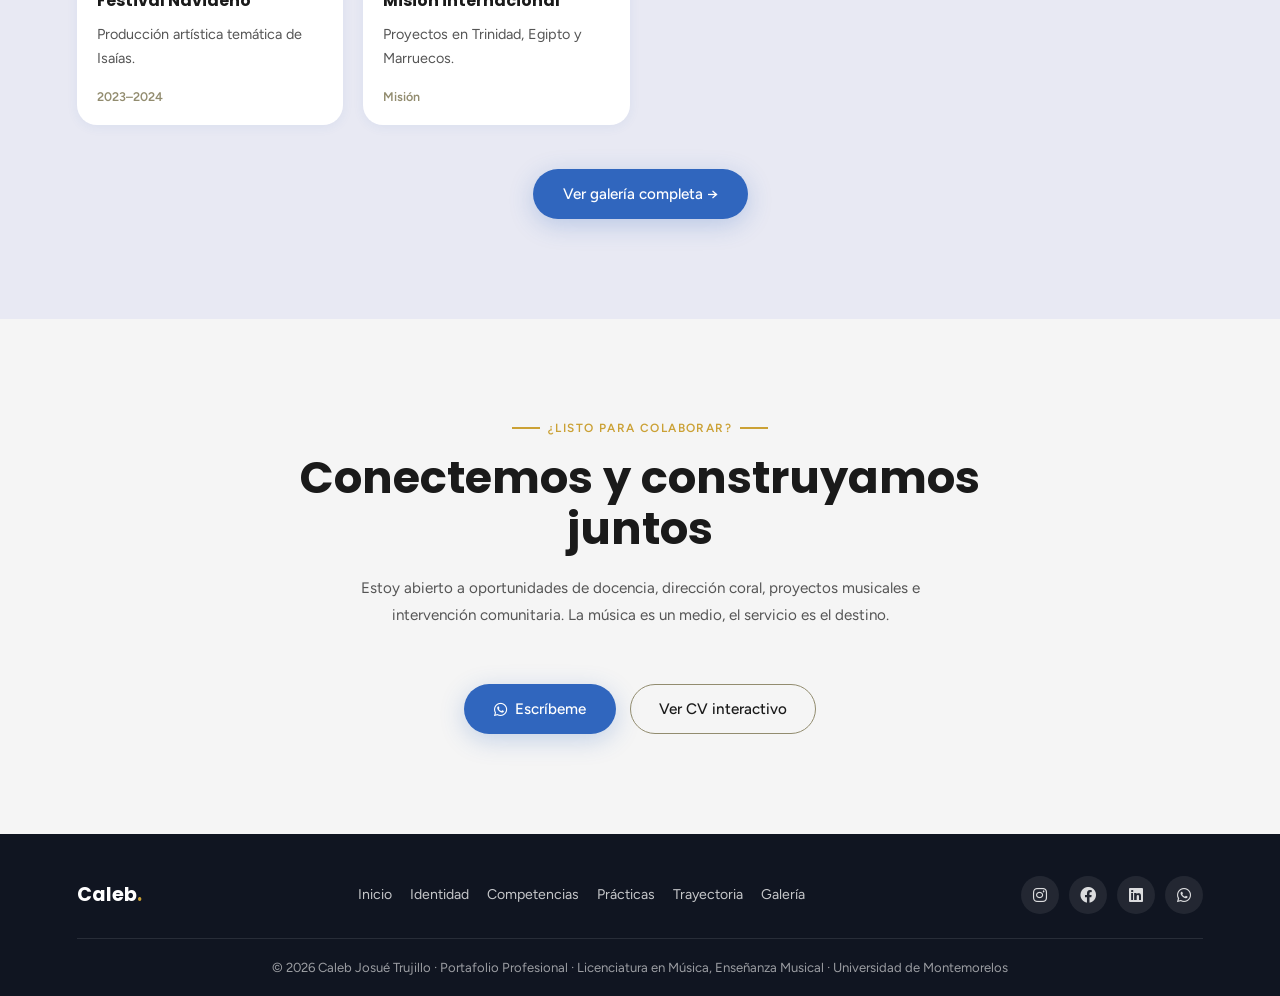
==== commit cfd73303: "Update index.html" ====
--- a/index.html
+++ b/index.html
@@ -455,7 +455,7 @@
               <div style="aspect-ratio:1; border-radius:var(--radius-sm); background:linear-gradient(135deg,rgba(48,102,190,0.1),rgba(203,161,53,0.1)); display:flex; flex-direction:column; align-items:center; justify-content:center; border:2px dashed rgba(48,102,190,0.2); cursor:pointer; transition:all 0.2s;;overflow:hidden;"><img src="assets/img/caleb4.jpg" alt="Enseñanza de piano" style="width:100%;height:100%;object-fit:cover;border-radius:var(--radius-sm);"></div>
               <div style="aspect-ratio:1; border-radius:var(--radius-sm); background:linear-gradient(135deg,rgba(48,102,190,0.1),rgba(203,161,53,0.1)); display:flex; flex-direction:column; align-items:center; justify-content:center; border:2px dashed rgba(48,102,190,0.2); cursor:pointer; transition:all 0.2s;;overflow:hidden;"><img src="assets/img/caleb5.jpg" alt="Coro escolar" style="width:100%;height:100%;object-fit:cover;border-radius:var(--radius-sm);"></div>
             </div>
-            <p style="font-size:0.78rem; color:#aaa; margin-top:10px; text-align:center;">Espacio para descripción de cada evidencia</p>
+    
           </div>
         </div>
       </div>
@@ -488,7 +488,6 @@
               <div style="aspect-ratio:1; border-radius:var(--radius-sm); background:linear-gradient(135deg,rgba(48,102,190,0.1),rgba(203,161,53,0.1)); display:flex; flex-direction:column; align-items:center; justify-content:center; border:2px dashed rgba(203,161,53,0.3); cursor:pointer; transition:all 0.2s;;overflow:hidden;"><img src="assets/img/caleb7.jpg" alt="Saxofón o clarinete" style="width:100%;height:100%;object-fit:cover;border-radius:var(--radius-sm);"></div>
               <div style="aspect-ratio:1; border-radius:var(--radius-sm); background:linear-gradient(135deg,rgba(48,102,190,0.1),rgba(203,161,53,0.1)); display:flex; flex-direction:column; align-items:center; justify-content:center; border:2px dashed rgba(203,161,53,0.3); cursor:pointer; transition:all 0.2s;;overflow:hidden;"><img src="assets/img/caleb8.jpg" alt="Concierto o conjunto" style="width:100%;height:100%;object-fit:cover;border-radius:var(--radius-sm);"></div>
             </div>
-            <p style="font-size:0.78rem; color:#aaa; margin-top:10px; text-align:center;">Espacio para descripción de cada evidencia</p>
           </div>
         </div>
       </div>
